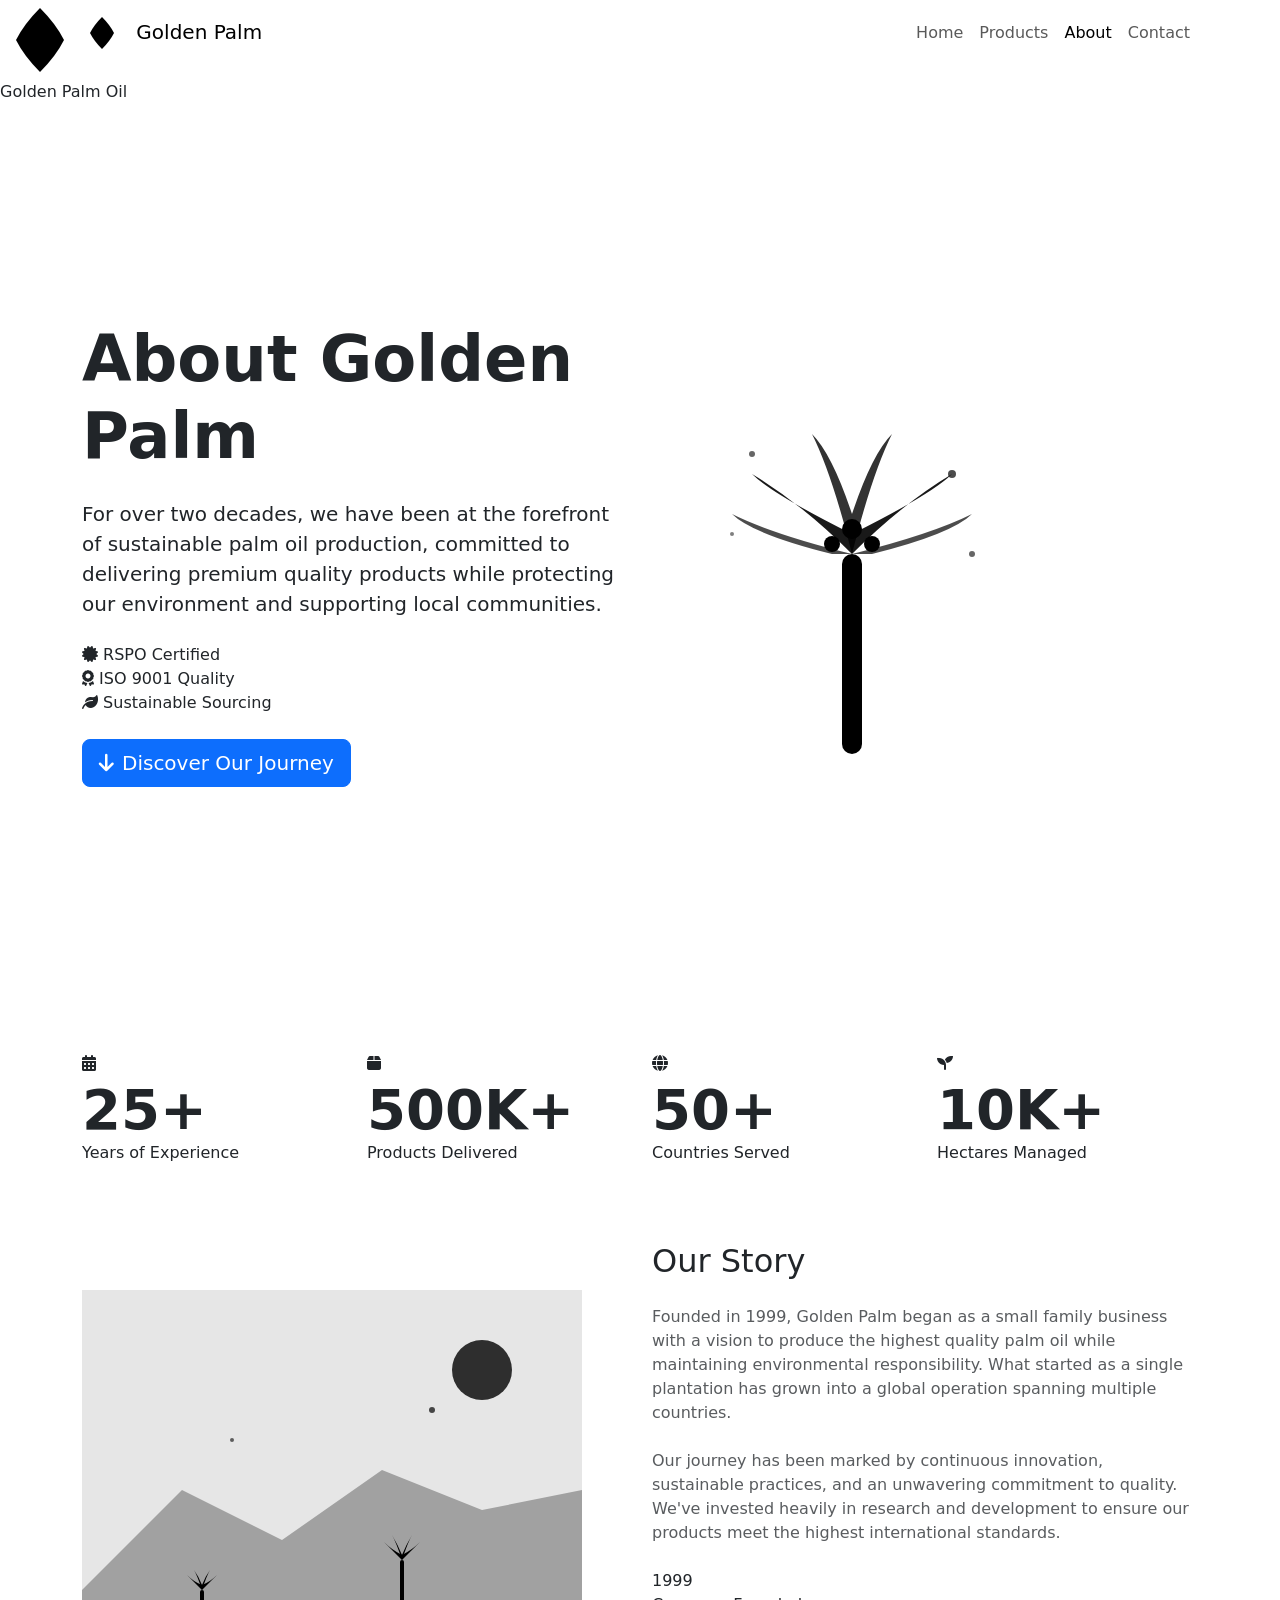
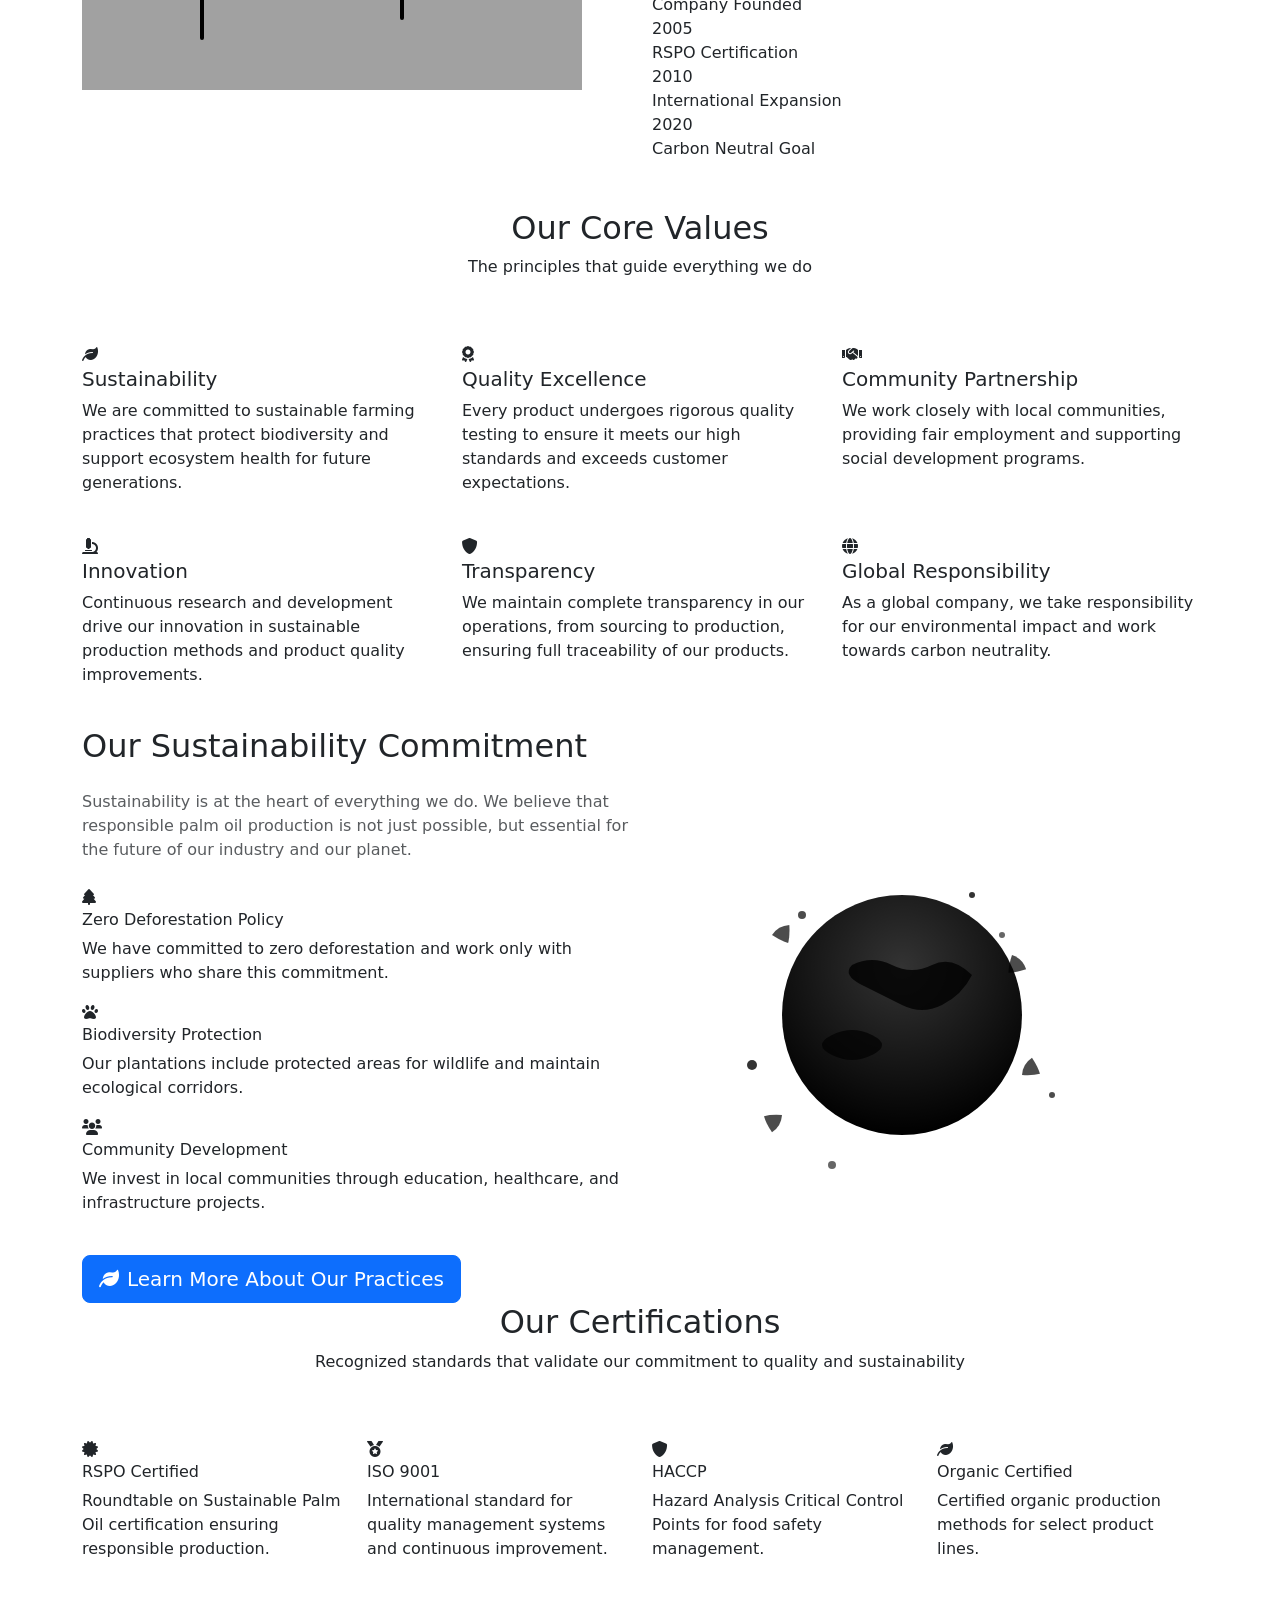
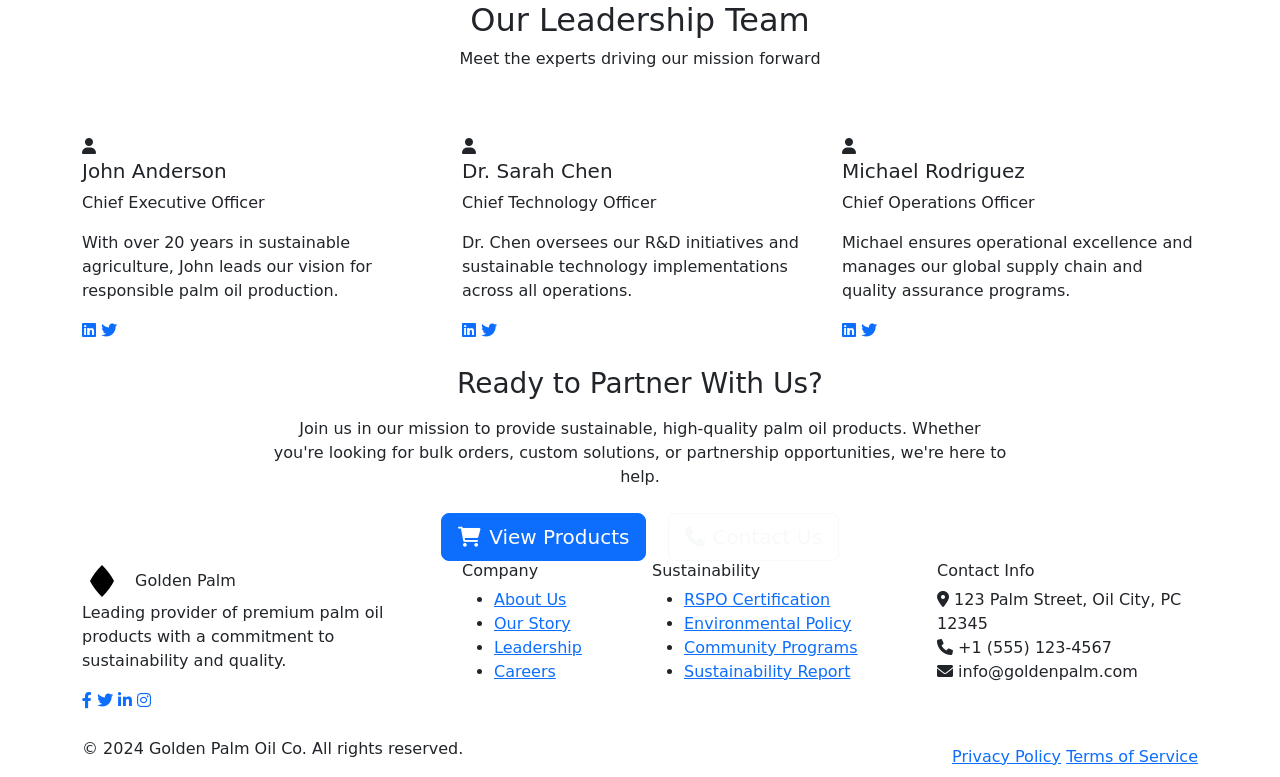
==== about.html @ 9619098c "new" ====
<!DOCTYPE html>
<html lang="en">
<head>
    <meta charset="UTF-8">
    <meta name="viewport" content="width=device-width, initial-scale=1.0">
    <title>About Us - Golden Palm Oil Company</title>
    <meta name="description" content="Learn about our commitment to sustainable palm oil production, our history, values, and dedication to quality.">
    
    <!-- Bootstrap CSS -->
    <link href="https://cdn.jsdelivr.net/npm/bootstrap@5.3.0/dist/css/bootstrap.min.css" rel="stylesheet">
    <!-- Font Awesome -->
    <link href="https://cdnjs.cloudflare.com/ajax/libs/font-awesome/6.0.0/css/all.min.css" rel="stylesheet">
    <!-- Custom CSS -->
    <link href="assets/css/style.css" rel="stylesheet">
</head>
<body>
    <!-- Loading Animation -->
    <div id="loading" class="loading-screen">
        <div class="loading-content">
            <div class="palm-loader">
                <svg width="80" height="80" viewBox="0 0 100 100">
                    <path d="M50 10 Q30 30 20 50 Q30 70 50 90 Q70 70 80 50 Q70 30 50 10" 
                          fill="var(--gold-primary)" class="palm-leaf"/>
                    <circle cx="50" cy="50" r="8" fill="var(--green-primary)" class="palm-center"/>
                </svg>
            </div>
            <div class="loading-text">Golden Palm Oil</div>
        </div>
    </div>

    <!-- Navigation -->
    <nav id="mainNavbar" class="navbar navbar-expand-lg fixed-top">
        <div class="container">
            <a class="navbar-brand" href="index.html">
                <svg width="40" height="40" viewBox="0 0 100 100" class="me-2">
                    <path d="M50 10 Q30 30 20 50 Q30 70 50 90 Q70 70 80 50 Q70 30 50 10" 
                          fill="var(--gold-primary)"/>
                    <circle cx="50" cy="50" r="8" fill="var(--green-primary)"/>
                </svg>
                <span class="brand-text">Golden Palm</span>
            </a>
            
            <button class="navbar-toggler" type="button" data-bs-toggle="collapse" data-bs-target="#navbarNav">
                <span class="navbar-toggler-icon"></span>
            </button>
            
            <div class="collapse navbar-collapse" id="navbarNav">
                <ul class="navbar-nav ms-auto">
                    <li class="nav-item">
                        <a class="nav-link" href="index.html">Home</a>
                    </li>
                    <li class="nav-item">
                        <a class="nav-link" href="products.php">Products</a>
                    </li>
                    <li class="nav-item">
                        <a class="nav-link active" href="about.html">About</a>
                    </li>
                    <li class="nav-item">
                        <a class="nav-link" href="contact.html">Contact</a>
                    </li>
                </ul>
            </div>
        </div>
    </nav>

    <!-- About Hero Section -->
    <section class="hero-section about-hero">
        <div class="hero-background"></div>
        <div class="container">
            <div class="row align-items-center min-vh-100">
                <div class="col-lg-6 scroll-animate animate-fade-right">
                    <div class="hero-content">
                        <h1 class="hero-title display-3 fw-bold mb-4">
                            About <span class="text-gradient">Golden Palm</span>
                        </h1>
                        <p class="hero-subtitle lead mb-4">
                            For over two decades, we have been at the forefront of sustainable palm oil production, 
                            committed to delivering premium quality products while protecting our environment and 
                            supporting local communities.
                        </p>
                        <div class="certifications-badges mb-4">
                            <div class="badge-item">
                                <i class="fas fa-certificate text-gold"></i>
                                <span>RSPO Certified</span>
                            </div>
                            <div class="badge-item">
                                <i class="fas fa-award text-gold"></i>
                                <span>ISO 9001 Quality</span>
                            </div>
                            <div class="badge-item">
                                <i class="fas fa-leaf text-green"></i>
                                <span>Sustainable Sourcing</span>
                            </div>
                        </div>
                        <a href="#our-story" class="btn btn-primary btn-lg">
                            <i class="fas fa-arrow-down me-2"></i>Discover Our Journey
                        </a>
                    </div>
                </div>
                <div class="col-lg-6 scroll-animate animate-fade-left">
                    <div class="hero-image-container">
                        <div class="floating-card">
                            <svg width="400" height="400" viewBox="0 0 400 400" class="palm-illustration">
                                <!-- Palm Tree Trunk -->
                                <rect x="190" y="200" width="20" height="200" fill="var(--brown)" rx="10"/>
                                
                                <!-- Palm Leaves -->
                                <path d="M200 200 Q150 150 100 120 Q120 140 200 180" fill="var(--green-primary)" opacity="0.9"/>
                                <path d="M200 200 Q250 150 300 120 Q280 140 200 180" fill="var(--green-secondary)" opacity="0.9"/>
                                <path d="M200 200 Q180 120 160 80 Q180 100 200 160" fill="var(--green-primary)" opacity="0.8"/>
                                <path d="M200 200 Q220 120 240 80 Q220 100 200 160" fill="var(--green-secondary)" opacity="0.8"/>
                                <path d="M200 200 Q120 180 80 160 Q100 180 180 200" fill="var(--green-primary)" opacity="0.7"/>
                                <path d="M200 200 Q280 180 320 160 Q300 180 220 200" fill="var(--green-secondary)" opacity="0.7"/>
                                
                                <!-- Palm Fruits -->
                                <circle cx="180" cy="190" r="8" fill="var(--gold-primary)"/>
                                <circle cx="220" cy="190" r="8" fill="var(--gold-secondary)"/>
                                <circle cx="200" cy="175" r="10" fill="var(--gold-primary)"/>
                                
                                <!-- Decorative Elements -->
                                <circle cx="100" cy="100" r="3" fill="var(--gold-primary)" opacity="0.6" class="floating-particle"/>
                                <circle cx="300" cy="120" r="4" fill="var(--gold-secondary)" opacity="0.7" class="floating-particle"/>
                                <circle cx="80" cy="180" r="2" fill="var(--green-primary)" opacity="0.5" class="floating-particle"/>
                                <circle cx="320" cy="200" r="3" fill="var(--green-secondary)" opacity="0.6" class="floating-particle"/>
                            </svg>
                        </div>
                    </div>
                </div>
            </div>
        </div>
    </section>

    <!-- Company Stats -->
    <section class="stats-section py-5">
        <div class="container">
            <div class="row">
                <div class="col-lg-3 col-md-6 mb-4 scroll-animate">
                    <div class="stats-card">
                        <div class="stats-icon">
                            <i class="fas fa-calendar-alt"></i>
                        </div>
                        <div class="stats-number display-4 fw-bold">25+</div>
                        <h6 class="stats-label">Years of Experience</h6>
                    </div>
                </div>
                <div class="col-lg-3 col-md-6 mb-4 scroll-animate">
                    <div class="stats-card">
                        <div class="stats-icon">
                            <i class="fas fa-box"></i>
                        </div>
                        <div class="stats-number display-4 fw-bold">500K+</div>
                        <h6 class="stats-label">Products Delivered</h6>
                    </div>
                </div>
                <div class="col-lg-3 col-md-6 mb-4 scroll-animate">
                    <div class="stats-card">
                        <div class="stats-icon">
                            <i class="fas fa-globe"></i>
                        </div>
                        <div class="stats-number display-4 fw-bold">50+</div>
                        <h6 class="stats-label">Countries Served</h6>
                    </div>
                </div>
                <div class="col-lg-3 col-md-6 mb-4 scroll-animate">
                    <div class="stats-card">
                        <div class="stats-icon">
                            <i class="fas fa-seedling"></i>
                        </div>
                        <div class="stats-number display-4 fw-bold">10K+</div>
                        <h6 class="stats-label">Hectares Managed</h6>
                    </div>
                </div>
            </div>
        </div>
    </section>

    <!-- Our Story -->
    <section id="our-story" class="section-padding">
        <div class="container">
            <div class="row align-items-center mb-5">
                <div class="col-lg-6 mb-4 scroll-animate animate-fade-right">
                    <div class="story-image-container">
                        <div class="image-wrapper">
                            <svg width="500" height="400" viewBox="0 0 500 400" class="story-illustration">
                                <!-- Background -->
                                <rect width="500" height="400" fill="url(#storyGradient)"/>
                                
                                <!-- Mountains -->
                                <path d="M0 300 L100 200 L200 250 L300 180 L400 220 L500 200 L500 400 L0 400 Z" 
                                      fill="var(--green-primary)" opacity="0.3"/>
                                
                                <!-- Palm Trees -->
                                <g transform="translate(100, 250)">
                                    <rect x="18" y="50" width="4" height="50" fill="var(--brown)" rx="2"/>
                                    <path d="M20 50 Q10 40 5 35 Q12 42 20 45" fill="var(--green-primary)"/>
                                    <path d="M20 50 Q30 40 35 35 Q28 42 20 45" fill="var(--green-secondary)"/>
                                    <path d="M20 50 Q15 35 12 30 Q17 37 20 45" fill="var(--green-primary)"/>
                                    <path d="M20 50 Q25 35 28 30 Q23 37 20 45" fill="var(--green-secondary)"/>
                                </g>
                                
                                <g transform="translate(300, 220)">
                                    <rect x="18" y="50" width="4" height="60" fill="var(--brown)" rx="2"/>
                                    <path d="M20 50 Q8 38 2 32 Q10 40 20 45" fill="var(--green-primary)"/>
                                    <path d="M20 50 Q32 38 38 32 Q30 40 20 45" fill="var(--green-secondary)"/>
                                    <path d="M20 50 Q14 32 10 25 Q16 35 20 45" fill="var(--green-primary)"/>
                                    <path d="M20 50 Q26 32 30 25 Q24 35 20 45" fill="var(--green-secondary)"/>
                                </g>
                                
                                <!-- Sun -->
                                <circle cx="400" cy="80" r="30" fill="var(--gold-primary)" opacity="0.8"/>
                                
                                <!-- Floating Elements -->
                                <circle cx="150" cy="150" r="2" fill="var(--gold-primary)" opacity="0.6" class="floating-particle"/>
                                <circle cx="350" cy="120" r="3" fill="var(--gold-secondary)" opacity="0.7" class="floating-particle"/>
                                
                                <defs>
                                    <linearGradient id="storyGradient" x1="0%" y1="0%" x2="0%" y2="100%">
                                        <stop offset="0%" style="stop-color:var(--gold-light);stop-opacity:0.1"/>
                                        <stop offset="100%" style="stop-color:var(--green-light);stop-opacity:0.1"/>
                                    </linearGradient>
                                </defs>
                            </svg>
                        </div>
                    </div>
                </div>
                <div class="col-lg-6 scroll-animate animate-fade-left">
                    <div class="story-content">
                        <h2 class="section-title mb-4">Our <span class="text-gradient">Story</span></h2>
                        <p class="text-muted mb-4">
                            Founded in 1999, Golden Palm began as a small family business with a vision to produce 
                            the highest quality palm oil while maintaining environmental responsibility. What started 
                            as a single plantation has grown into a global operation spanning multiple countries.
                        </p>
                        <p class="text-muted mb-4">
                            Our journey has been marked by continuous innovation, sustainable practices, and an 
                            unwavering commitment to quality. We've invested heavily in research and development 
                            to ensure our products meet the highest international standards.
                        </p>
                        <div class="timeline-grid">
                            <div class="timeline-item">
                                <div class="timeline-year">1999</div>
                                <div class="timeline-event">Company Founded</div>
                            </div>
                            <div class="timeline-item">
                                <div class="timeline-year">2005</div>
                                <div class="timeline-event">RSPO Certification</div>
                            </div>
                            <div class="timeline-item">
                                <div class="timeline-year">2010</div>
                                <div class="timeline-event">International Expansion</div>
                            </div>
                            <div class="timeline-item">
                                <div class="timeline-year">2020</div>
                                <div class="timeline-event">Carbon Neutral Goal</div>
                            </div>
                        </div>
                    </div>
                </div>
            </div>
        </div>
    </section>

    <!-- Our Values -->
    <section class="values-section section-padding">
        <div class="container">
            <div class="row">
                <div class="col-12 text-center mb-5 scroll-animate">
                    <h2 class="section-title">Our Core <span class="text-gradient">Values</span></h2>
                    <p class="section-subtitle">The principles that guide everything we do</p>
                </div>
            </div>
            
            <div class="row">
                <div class="col-lg-4 col-md-6 mb-4 scroll-animate">
                    <div class="feature-card">
                        <div class="feature-icon">
                            <i class="fas fa-leaf"></i>
                        </div>
                        <h5>Sustainability</h5>
                        <p>
                            We are committed to sustainable farming practices that protect biodiversity 
                            and support ecosystem health for future generations.
                        </p>
                    </div>
                </div>
                
                <div class="col-lg-4 col-md-6 mb-4 scroll-animate">
                    <div class="feature-card">
                        <div class="feature-icon">
                            <i class="fas fa-award"></i>
                        </div>
                        <h5>Quality Excellence</h5>
                        <p>
                            Every product undergoes rigorous quality testing to ensure it meets our 
                            high standards and exceeds customer expectations.
                        </p>
                    </div>
                </div>
                
                <div class="col-lg-4 col-md-6 mb-4 scroll-animate">
                    <div class="feature-card">
                        <div class="feature-icon">
                            <i class="fas fa-handshake"></i>
                        </div>
                        <h5>Community Partnership</h5>
                        <p>
                            We work closely with local communities, providing fair employment and 
                            supporting social development programs.
                        </p>
                    </div>
                </div>
                
                <div class="col-lg-4 col-md-6 mb-4 scroll-animate">
                    <div class="feature-card">
                        <div class="feature-icon">
                            <i class="fas fa-microscope"></i>
                        </div>
                        <h5>Innovation</h5>
                        <p>
                            Continuous research and development drive our innovation in sustainable 
                            production methods and product quality improvements.
                        </p>
                    </div>
                </div>
                
                <div class="col-lg-4 col-md-6 mb-4 scroll-animate">
                    <div class="feature-card">
                        <div class="feature-icon">
                            <i class="fas fa-shield-alt"></i>
                        </div>
                        <h5>Transparency</h5>
                        <p>
                            We maintain complete transparency in our operations, from sourcing to 
                            production, ensuring full traceability of our products.
                        </p>
                    </div>
                </div>
                
                <div class="col-lg-4 col-md-6 mb-4 scroll-animate">
                    <div class="feature-card">
                        <div class="feature-icon">
                            <i class="fas fa-globe"></i>
                        </div>
                        <h5>Global Responsibility</h5>
                        <p>
                            As a global company, we take responsibility for our environmental impact 
                            and work towards carbon neutrality.
                        </p>
                    </div>
                </div>
            </div>
        </div>
    </section>

    <!-- Sustainability Commitment -->
    <section class="sustainability-section section-padding">
        <div class="container">
            <div class="row align-items-center">
                <div class="col-lg-6 scroll-animate animate-fade-right">
                    <div class="sustainability-content">
                        <h2 class="section-title mb-4">Our <span class="text-gradient">Sustainability</span> Commitment</h2>
                        <p class="text-muted mb-4">
                            Sustainability is at the heart of everything we do. We believe that responsible 
                            palm oil production is not just possible, but essential for the future of our 
                            industry and our planet.
                        </p>
                        
                        <div class="commitment-list">
                            <div class="commitment-item">
                                <div class="commitment-icon">
                                    <i class="fas fa-tree"></i>
                                </div>
                                <div class="commitment-content">
                                    <h6>Zero Deforestation Policy</h6>
                                    <p>We have committed to zero deforestation and work only with suppliers who share this commitment.</p>
                                </div>
                            </div>
                            
                            <div class="commitment-item">
                                <div class="commitment-icon">
                                    <i class="fas fa-paw"></i>
                                </div>
                                <div class="commitment-content">
                                    <h6>Biodiversity Protection</h6>
                                    <p>Our plantations include protected areas for wildlife and maintain ecological corridors.</p>
                                </div>
                            </div>
                            
                            <div class="commitment-item">
                                <div class="commitment-icon">
                                    <i class="fas fa-users"></i>
                                </div>
                                <div class="commitment-content">
                                    <h6>Community Development</h6>
                                    <p>We invest in local communities through education, healthcare, and infrastructure projects.</p>
                                </div>
                            </div>
                        </div>
                        
                        <a href="contact.html" class="btn btn-primary btn-lg mt-4">
                            <i class="fas fa-leaf me-2"></i>Learn More About Our Practices
                        </a>
                    </div>
                </div>
                <div class="col-lg-6 scroll-animate animate-fade-left">
                    <div class="sustainability-visual">
                        <svg width="500" height="400" viewBox="0 0 500 400" class="sustainability-illustration">
                            <!-- Earth -->
                            <circle cx="250" cy="200" r="120" fill="url(#earthGradient)"/>
                            
                            <!-- Continents -->
                            <path d="M200 150 Q220 140 240 150 Q260 160 280 150 Q300 140 320 160 Q310 180 290 190 Q270 200 250 190 Q230 180 210 170 Q190 160 200 150" 
                                  fill="var(--green-primary)" opacity="0.8"/>
                            <path d="M180 220 Q200 210 220 220 Q240 230 220 240 Q200 250 180 240 Q160 230 180 220" 
                                  fill="var(--green-secondary)" opacity="0.7"/>
                            
                            <!-- Protective Shield -->
                            <circle cx="250" cy="200" r="140" fill="none" stroke="var(--gold-primary)" stroke-width="3" opacity="0.6" stroke-dasharray="10,5"/>
                            
                            <!-- Floating Elements -->
                            <g class="floating-elements">
                                <circle cx="150" cy="100" r="4" fill="var(--gold-primary)" opacity="0.7"/>
                                <circle cx="350" cy="120" r="3" fill="var(--green-primary)" opacity="0.6"/>
                                <circle cx="100" cy="250" r="5" fill="var(--gold-secondary)" opacity="0.8"/>
                                <circle cx="400" cy="280" r="3" fill="var(--green-secondary)" opacity="0.7"/>
                                <circle cx="180" cy="350" r="4" fill="var(--gold-primary)" opacity="0.6"/>
                                <circle cx="320" cy="80" r="3" fill="var(--green-primary)" opacity="0.8"/>
                            </g>
                            
                            <!-- Leaves around Earth -->
                            <g transform="translate(120, 120) rotate(-30)">
                                <path d="M0 0 Q10 -5 20 0 Q15 10 10 15 Q5 10 0 0" fill="var(--green-primary)" opacity="0.7"/>
                            </g>
                            <g transform="translate(360, 140) rotate(45)">
                                <path d="M0 0 Q10 -5 20 0 Q15 10 10 15 Q5 10 0 0" fill="var(--green-secondary)" opacity="0.7"/>
                            </g>
                            <g transform="translate(130, 300) rotate(120)">
                                <path d="M0 0 Q10 -5 20 0 Q15 10 10 15 Q5 10 0 0" fill="var(--green-primary)" opacity="0.7"/>
                            </g>
                            <g transform="translate(370, 260) rotate(-60)">
                                <path d="M0 0 Q10 -5 20 0 Q15 10 10 15 Q5 10 0 0" fill="var(--green-secondary)" opacity="0.7"/>
                            </g>
                            
                            <defs>
                                <radialGradient id="earthGradient" cx="50%" cy="30%" r="70%">
                                    <stop offset="0%" style="stop-color:var(--blue-light);stop-opacity:0.8"/>
                                    <stop offset="100%" style="stop-color:var(--blue-primary);stop-opacity:1"/>
                                </radialGradient>
                            </defs>
                        </svg>
                    </div>
                </div>
            </div>
        </div>
    </section>

    <!-- Certifications -->
    <section class="certifications-section section-padding">
        <div class="container">
            <div class="row">
                <div class="col-12 text-center mb-5 scroll-animate">
                    <h2 class="section-title">Our <span class="text-gradient">Certifications</span></h2>
                    <p class="section-subtitle">Recognized standards that validate our commitment to quality and sustainability</p>
                </div>
            </div>
            
            <div class="row justify-content-center">
                <div class="col-lg-3 col-md-6 mb-4 scroll-animate">
                    <div class="certification-card">
                        <div class="certification-icon">
                            <i class="fas fa-certificate"></i>
                        </div>
                        <h6>RSPO Certified</h6>
                        <p>Roundtable on Sustainable Palm Oil certification ensuring responsible production.</p>
                    </div>
                </div>
                
                <div class="col-lg-3 col-md-6 mb-4 scroll-animate">
                    <div class="certification-card">
                        <div class="certification-icon">
                            <i class="fas fa-medal"></i>
                        </div>
                        <h6>ISO 9001</h6>
                        <p>International standard for quality management systems and continuous improvement.</p>
                    </div>
                </div>
                
                <div class="col-lg-3 col-md-6 mb-4 scroll-animate">
                    <div class="certification-card">
                        <div class="certification-icon">
                            <i class="fas fa-shield-alt"></i>
                        </div>
                        <h6>HACCP</h6>
                        <p>Hazard Analysis Critical Control Points for food safety management.</p>
                    </div>
                </div>
                
                <div class="col-lg-3 col-md-6 mb-4 scroll-animate">
                    <div class="certification-card">
                        <div class="certification-icon">
                            <i class="fas fa-leaf"></i>
                        </div>
                        <h6>Organic Certified</h6>
                        <p>Certified organic production methods for select product lines.</p>
                    </div>
                </div>
            </div>
        </div>
    </section>

    <!-- Team Section -->
    <section class="team-section section-padding">
        <div class="container">
            <div class="row">
                <div class="col-12 text-center mb-5 scroll-animate">
                    <h2 class="section-title">Our Leadership <span class="text-gradient">Team</span></h2>
                    <p class="section-subtitle">Meet the experts driving our mission forward</p>
                </div>
            </div>
            
            <div class="row justify-content-center">
                <div class="col-lg-4 col-md-6 mb-4 scroll-animate">
                    <div class="team-card">
                        <div class="team-image">
                            <div class="avatar-placeholder">
                                <i class="fas fa-user"></i>
                            </div>
                        </div>
                        <div class="team-content">
                            <h5>John Anderson</h5>
                            <p class="team-role">Chief Executive Officer</p>
                            <p class="team-bio">
                                With over 20 years in sustainable agriculture, John leads our vision for 
                                responsible palm oil production.
                            </p>
                            <div class="social-links">
                                <a href="#" class="social-link"><i class="fab fa-linkedin"></i></a>
                                <a href="#" class="social-link"><i class="fab fa-twitter"></i></a>
                            </div>
                        </div>
                    </div>
                </div>
                
                <div class="col-lg-4 col-md-6 mb-4 scroll-animate">
                    <div class="team-card">
                        <div class="team-image">
                            <div class="avatar-placeholder">
                                <i class="fas fa-user"></i>
                            </div>
                        </div>
                        <div class="team-content">
                            <h5>Dr. Sarah Chen</h5>
                            <p class="team-role">Chief Technology Officer</p>
                            <p class="team-bio">
                                Dr. Chen oversees our R&D initiatives and sustainable technology implementations 
                                across all operations.
                            </p>
                            <div class="social-links">
                                <a href="#" class="social-link"><i class="fab fa-linkedin"></i></a>
                                <a href="#" class="social-link"><i class="fab fa-twitter"></i></a>
                            </div>
                        </div>
                    </div>
                </div>
                
                <div class="col-lg-4 col-md-6 mb-4 scroll-animate">
                    <div class="team-card">
                        <div class="team-image">
                            <div class="avatar-placeholder">
                                <i class="fas fa-user"></i>
                            </div>
                        </div>
                        <div class="team-content">
                            <h5>Michael Rodriguez</h5>
                            <p class="team-role">Chief Operations Officer</p>
                            <p class="team-bio">
                                Michael ensures operational excellence and manages our global supply chain 
                                and quality assurance programs.
                            </p>
                            <div class="social-links">
                                <a href="#" class="social-link"><i class="fab fa-linkedin"></i></a>
                                <a href="#" class="social-link"><i class="fab fa-twitter"></i></a>
                            </div>
                        </div>
                    </div>
                </div>
            </div>
        </div>
    </section>

    <!-- Call to Action -->
    <section class="cta-section">
        <div class="cta-background"></div>
        <div class="container">
            <div class="row justify-content-center">
                <div class="col-lg-8 text-center scroll-animate">
                    <h3 class="cta-title mb-3">Ready to Partner With Us?</h3>
                    <p class="cta-subtitle mb-4">
                        Join us in our mission to provide sustainable, high-quality palm oil products. 
                        Whether you're looking for bulk orders, custom solutions, or partnership opportunities, 
                        we're here to help.
                    </p>
                    <div class="cta-buttons">
                        <a href="products.php" class="btn btn-primary btn-lg me-3">
                            <i class="fas fa-shopping-cart me-2"></i>View Products
                        </a>
                        <a href="contact.html" class="btn btn-outline-light btn-lg">
                            <i class="fas fa-phone me-2"></i>Contact Us
                        </a>
                    </div>
                </div>
            </div>
        </div>
    </section>

    <!-- Footer -->
    <footer class="footer">
        <div class="container">
            <div class="row">
                <div class="col-lg-4 mb-4">
                    <div class="footer-brand">
                        <svg width="40" height="40" viewBox="0 0 100 100" class="me-2">
                            <path d="M50 10 Q30 30 20 50 Q30 70 50 90 Q70 70 80 50 Q70 30 50 10" 
                                  fill="var(--gold-primary)"/>
                            <circle cx="50" cy="50" r="8" fill="var(--green-primary)"/>
                        </svg>
                        <span class="brand-text">Golden Palm</span>
                    </div>
                    <p class="footer-description">Leading provider of premium palm oil products with a commitment to sustainability and quality.</p>
                    <div class="social-links">
                        <a href="#" class="social-link"><i class="fab fa-facebook-f"></i></a>
                        <a href="#" class="social-link"><i class="fab fa-twitter"></i></a>
                        <a href="#" class="social-link"><i class="fab fa-linkedin-in"></i></a>
                        <a href="#" class="social-link"><i class="fab fa-instagram"></i></a>
                    </div>
                </div>
                
                <div class="col-lg-2 col-md-6 mb-4">
                    <h6 class="footer-title">Company</h6>
                    <ul class="footer-links">
                        <li><a href="about.html">About Us</a></li>
                        <li><a href="#our-story">Our Story</a></li>
                        <li><a href="#team">Leadership</a></li>
                        <li><a href="#">Careers</a></li>
                    </ul>
                </div>
                
                <div class="col-lg-3 col-md-6 mb-4">
                    <h6 class="footer-title">Sustainability</h6>
                    <ul class="footer-links">
                        <li><a href="#">RSPO Certification</a></li>
                        <li><a href="#">Environmental Policy</a></li>
                        <li><a href="#">Community Programs</a></li>
                        <li><a href="#">Sustainability Report</a></li>
                    </ul>
                </div>
                
                <div class="col-lg-3 mb-4">
                    <h6 class="footer-title">Contact Info</h6>
                    <div class="contact-info">
                        <div class="contact-item">
                            <i class="fas fa-map-marker-alt"></i>
                            <span>123 Palm Street, Oil City, PC 12345</span>
                        </div>
                        <div class="contact-item">
                            <i class="fas fa-phone"></i>
                            <span>+1 (555) 123-4567</span>
                        </div>
                        <div class="contact-item">
                            <i class="fas fa-envelope"></i>
                            <span>info@goldenpalm.com</span>
                        </div>
                    </div>
                </div>
            </div>
            
            <div class="footer-bottom">
                <div class="row align-items-center">
                    <div class="col-md-6">
                        <p class="copyright">&copy; 2024 Golden Palm Oil Co. All rights reserved.</p>
                    </div>
                    <div class="col-md-6 text-md-end">
                        <a href="#" class="footer-link">Privacy Policy</a>
                        <a href="#" class="footer-link">Terms of Service</a>
                    </div>
                </div>
            </div>
        </div>
    </footer>

    <!-- Bootstrap JS -->
    <script src="https://cdn.jsdelivr.net/npm/bootstrap@5.3.0/dist/js/bootstrap.bundle.min.js"></script>
    <!-- Custom JS -->
    <script src="assets/js/main.js"></script>
</body>
</html>
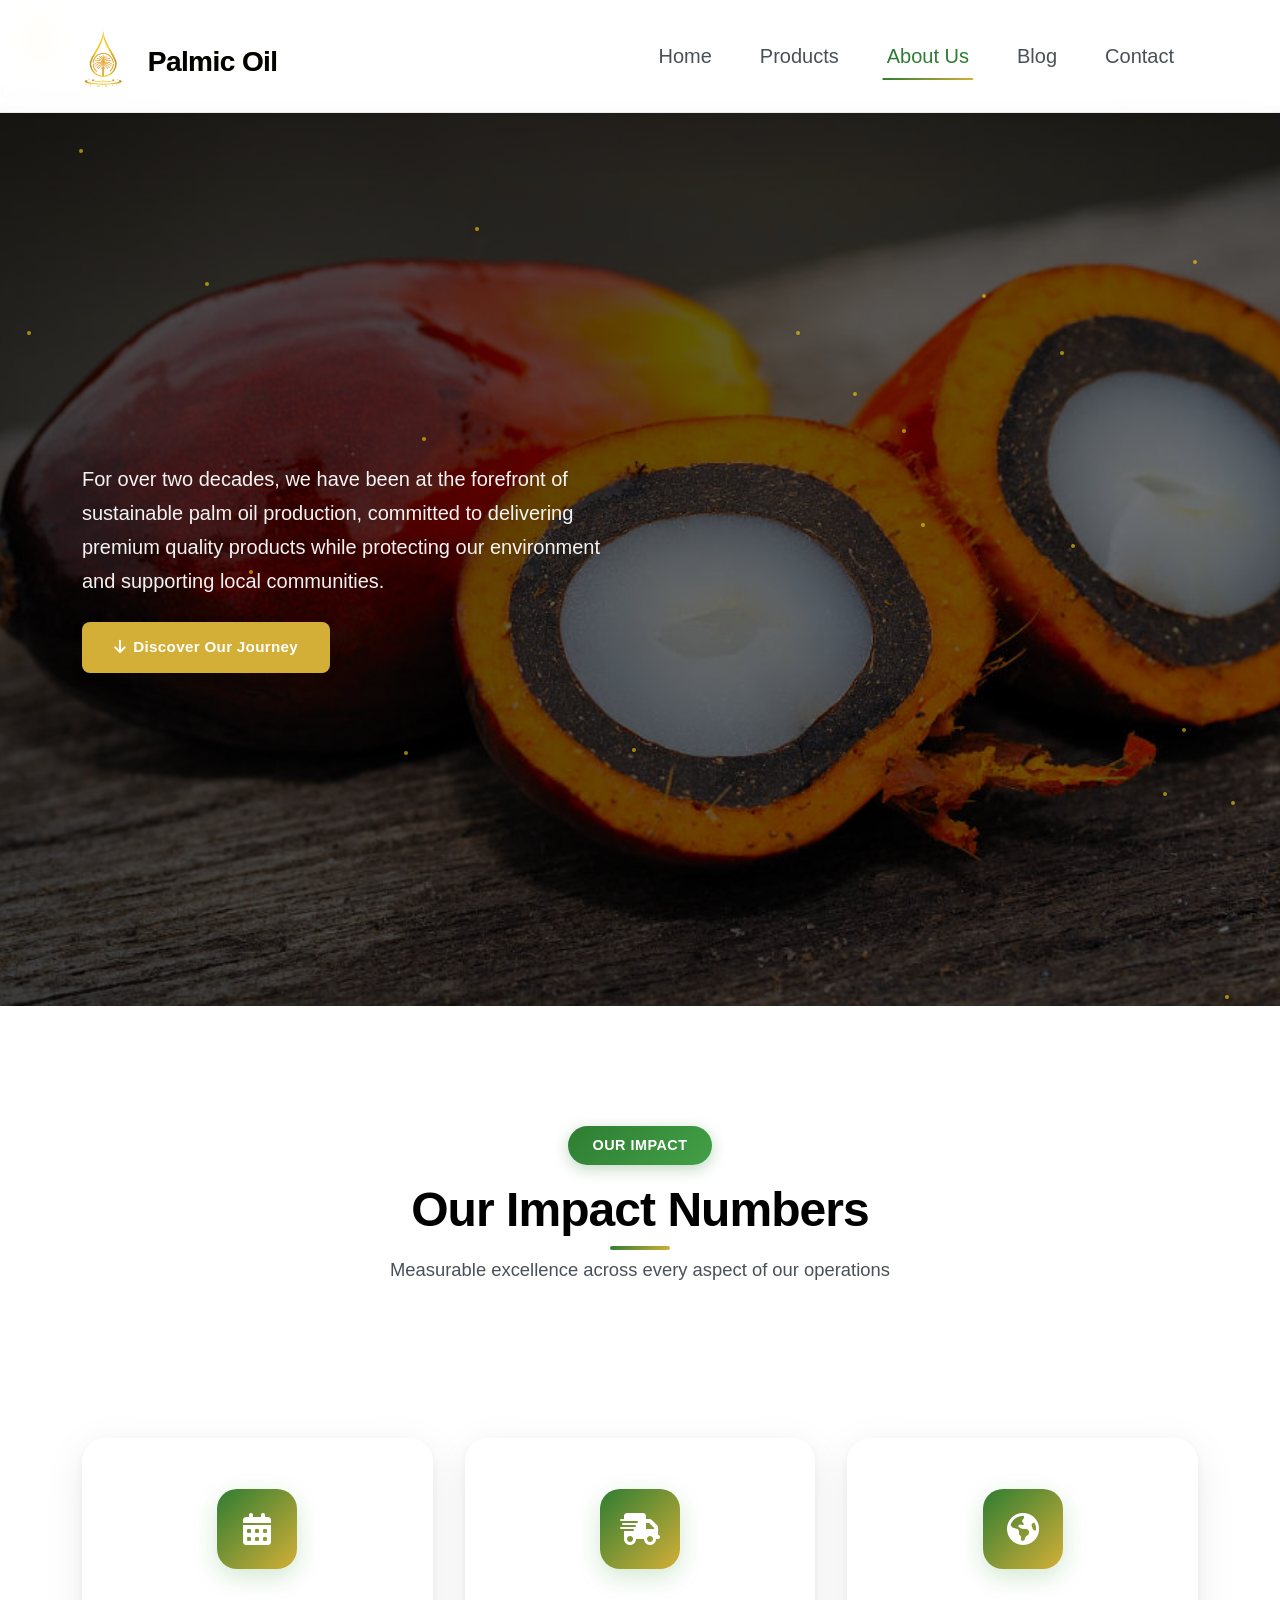
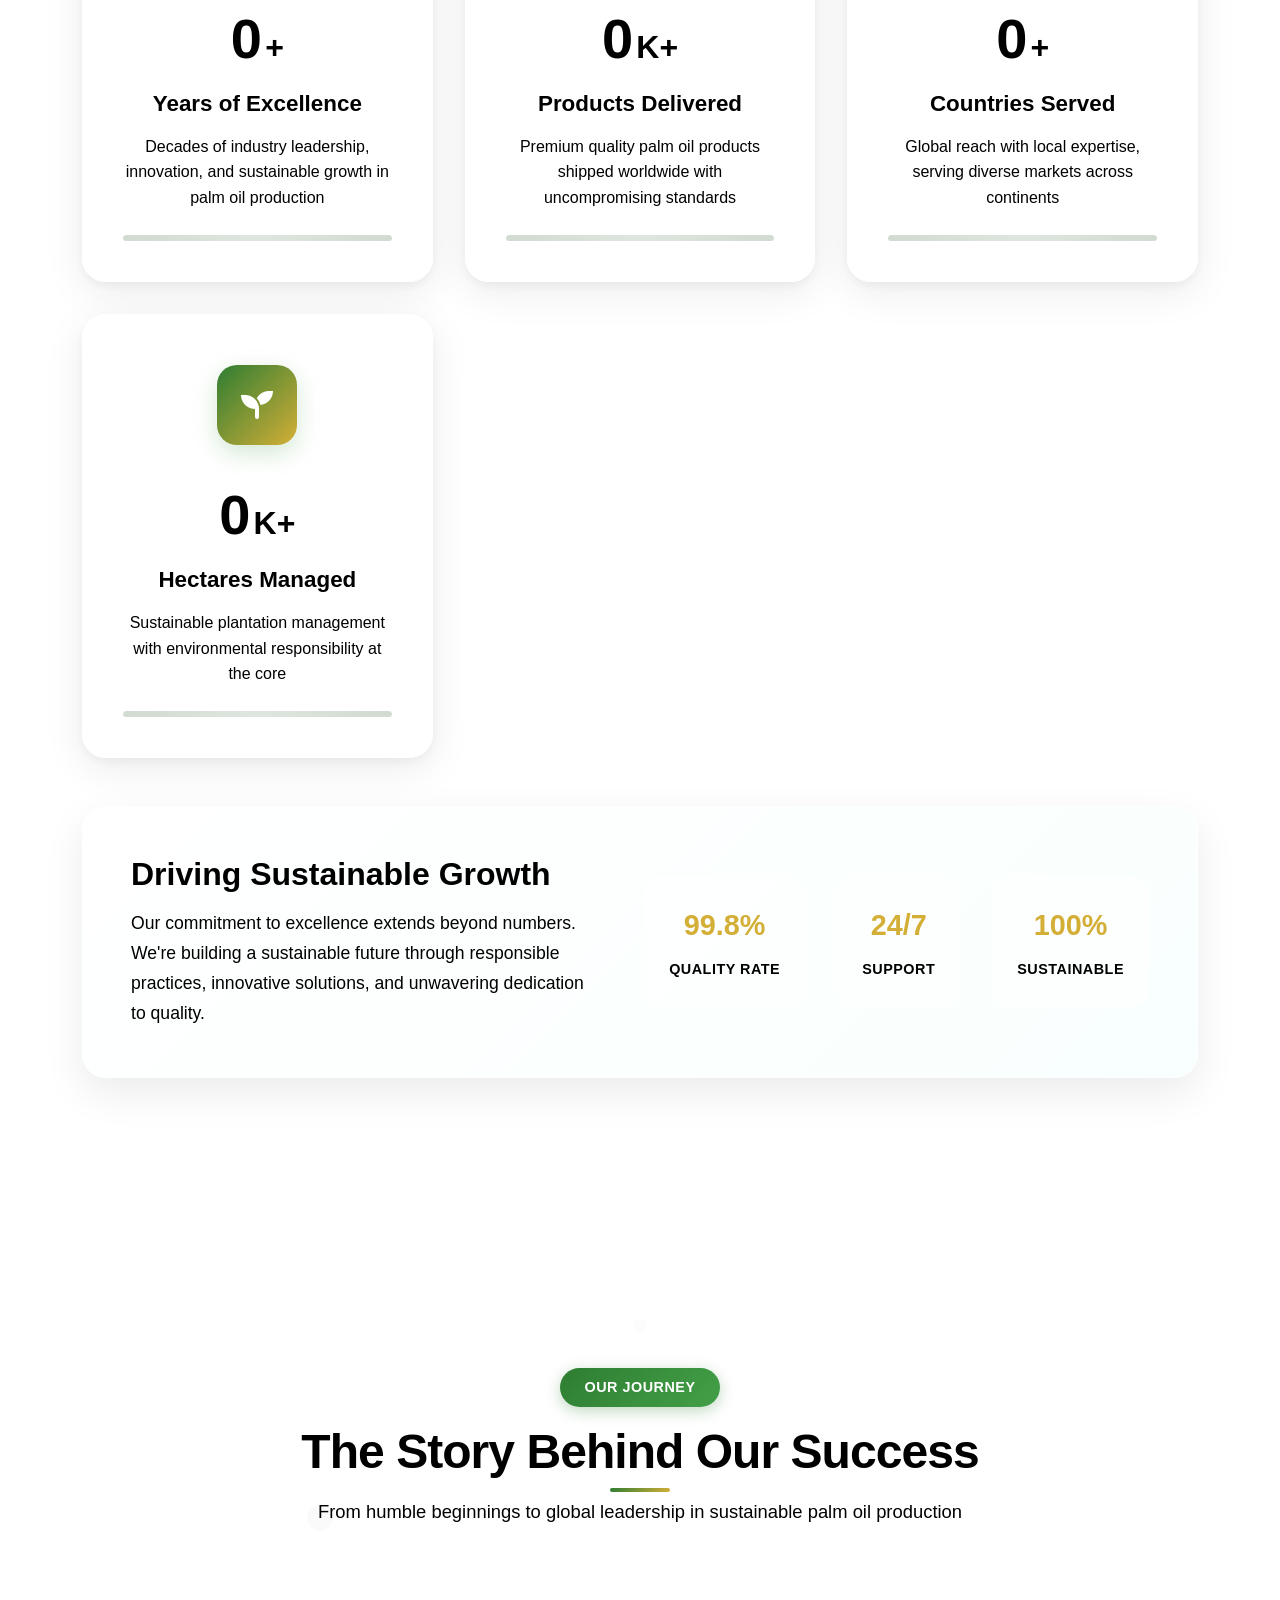
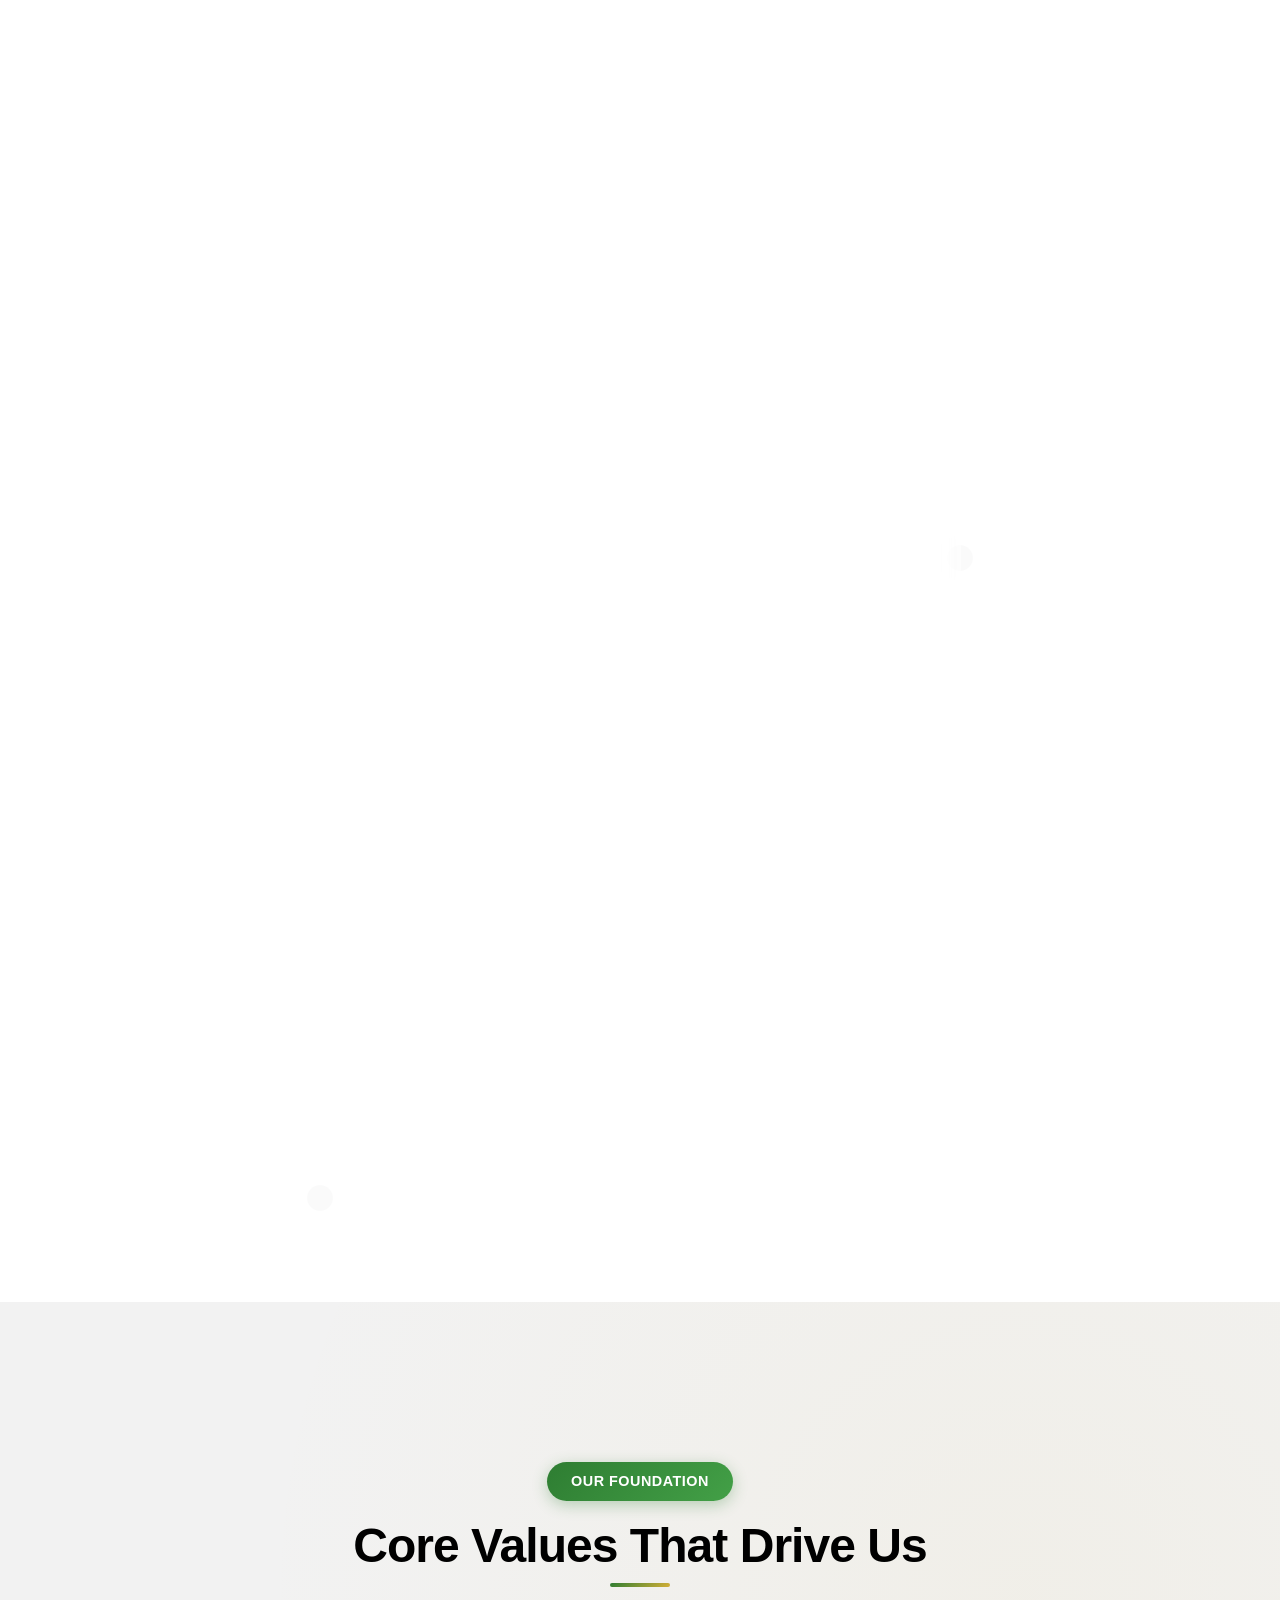
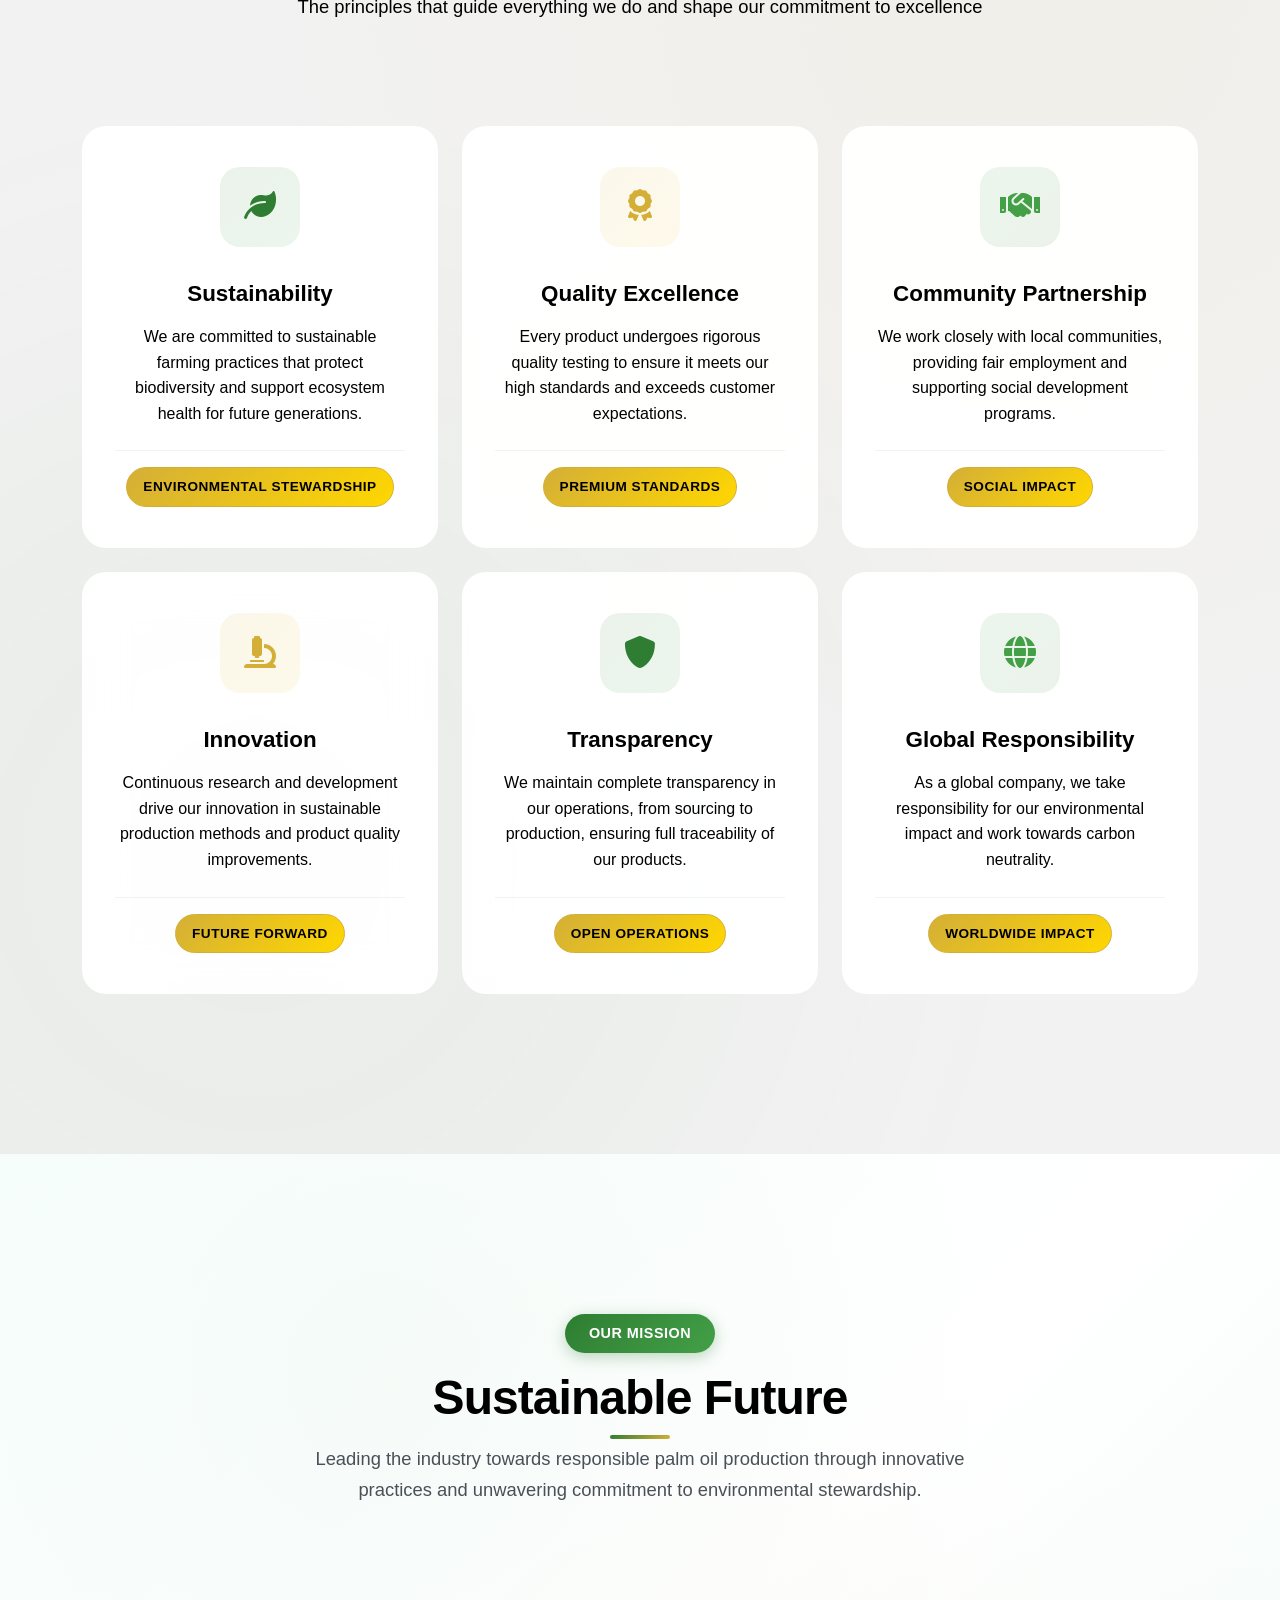
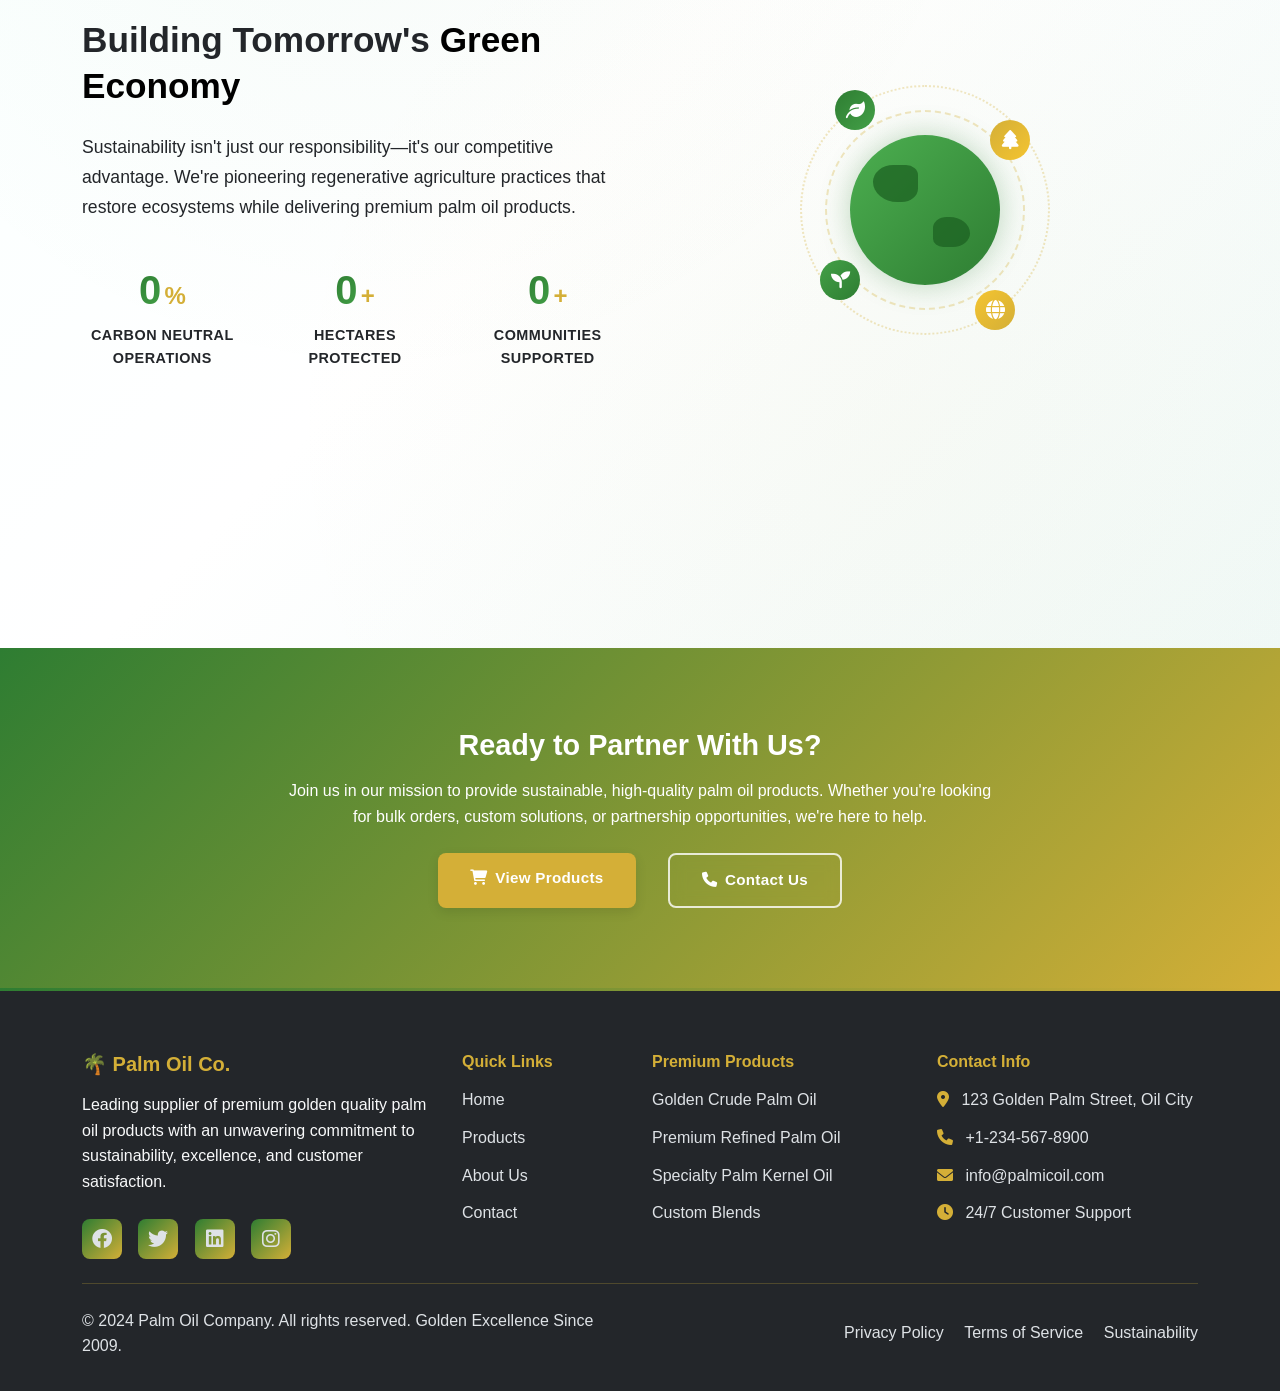
==== commit 8a65ad5e: "v1" ====
--- a/about.html
+++ b/about.html
@@ -11,7 +11,7 @@
     <!-- Font Awesome -->
     <link href="https://cdnjs.cloudflare.com/ajax/libs/font-awesome/6.0.0/css/all.min.css" rel="stylesheet">
     <!-- Custom CSS -->
-    <link href="assets/css/style.css" rel="stylesheet">
+    <link href="style.css" rel="stylesheet">
 </head>
 <body>
     <!-- Loading Animation -->
@@ -29,31 +29,28 @@
     </div>
 
     <!-- Navigation -->
-    <nav id="mainNavbar" class="navbar navbar-expand-lg fixed-top">
-        <div class="container">
-            <a class="navbar-brand" href="index.html">
-                <svg width="40" height="40" viewBox="0 0 100 100" class="me-2">
-                    <path d="M50 10 Q30 30 20 50 Q30 70 50 90 Q70 70 80 50 Q70 30 50 10" 
-                          fill="var(--gold-primary)"/>
-                    <circle cx="50" cy="50" r="8" fill="var(--green-primary)"/>
-                </svg>
-                <span class="brand-text">Golden Palm</span>
+    <nav class="navbar navbar-expand-lg fixed-top" id="mainNavbar">
+        <div class="container">
+            <a class="navbar-brand animate-pulse" href="index.html">
+                <img src="assets/white Logo (1)_page-0001.jpg" alt="Palmic Oil" class="navbar-logo">
+                <span class="company-name">Palmic Oil</span>
             </a>
-            
             <button class="navbar-toggler" type="button" data-bs-toggle="collapse" data-bs-target="#navbarNav">
                 <span class="navbar-toggler-icon"></span>
             </button>
-            
             <div class="collapse navbar-collapse" id="navbarNav">
                 <ul class="navbar-nav ms-auto">
                     <li class="nav-item">
-                        <a class="nav-link" href="index.html">Home</a>
+                        <a class="nav-link " href="index.php">Home</a>
                     </li>
                     <li class="nav-item">
                         <a class="nav-link" href="products.php">Products</a>
                     </li>
                     <li class="nav-item">
-                        <a class="nav-link active" href="about.html">About</a>
+                        <a class="nav-link active" href="about.html">About Us</a>
+                    </li>
+                    <li class="nav-item">
+                        <a class="nav-link" href="blogs.php">Blog</a>
                     </li>
                     <li class="nav-item">
                         <a class="nav-link" href="contact.html">Contact</a>
@@ -63,6 +60,7 @@
         </div>
     </nav>
 
+
     <!-- About Hero Section -->
     <section class="hero-section about-hero">
         <div class="hero-background"></div>
@@ -71,520 +69,472 @@
                 <div class="col-lg-6 scroll-animate animate-fade-right">
                     <div class="hero-content">
                         <h1 class="hero-title display-3 fw-bold mb-4">
-                            About <span class="text-gradient">Golden Palm</span>
+                            About <span class="text-gradient">Golden Palm Oil Company</span>
                         </h1>
                         <p class="hero-subtitle lead mb-4">
                             For over two decades, we have been at the forefront of sustainable palm oil production, 
                             committed to delivering premium quality products while protecting our environment and 
                             supporting local communities.
                         </p>
-                        <div class="certifications-badges mb-4">
-                            <div class="badge-item">
-                                <i class="fas fa-certificate text-gold"></i>
-                                <span>RSPO Certified</span>
-                            </div>
-                            <div class="badge-item">
-                                <i class="fas fa-award text-gold"></i>
-                                <span>ISO 9001 Quality</span>
-                            </div>
-                            <div class="badge-item">
-                                <i class="fas fa-leaf text-green"></i>
-                                <span>Sustainable Sourcing</span>
-                            </div>
-                        </div>
+                      
                         <a href="#our-story" class="btn btn-primary btn-lg">
                             <i class="fas fa-arrow-down me-2"></i>Discover Our Journey
                         </a>
                     </div>
                 </div>
-                <div class="col-lg-6 scroll-animate animate-fade-left">
-                    <div class="hero-image-container">
-                        <div class="floating-card">
-                            <svg width="400" height="400" viewBox="0 0 400 400" class="palm-illustration">
-                                <!-- Palm Tree Trunk -->
-                                <rect x="190" y="200" width="20" height="200" fill="var(--brown)" rx="10"/>
-                                
-                                <!-- Palm Leaves -->
-                                <path d="M200 200 Q150 150 100 120 Q120 140 200 180" fill="var(--green-primary)" opacity="0.9"/>
-                                <path d="M200 200 Q250 150 300 120 Q280 140 200 180" fill="var(--green-secondary)" opacity="0.9"/>
-                                <path d="M200 200 Q180 120 160 80 Q180 100 200 160" fill="var(--green-primary)" opacity="0.8"/>
-                                <path d="M200 200 Q220 120 240 80 Q220 100 200 160" fill="var(--green-secondary)" opacity="0.8"/>
-                                <path d="M200 200 Q120 180 80 160 Q100 180 180 200" fill="var(--green-primary)" opacity="0.7"/>
-                                <path d="M200 200 Q280 180 320 160 Q300 180 220 200" fill="var(--green-secondary)" opacity="0.7"/>
-                                
-                                <!-- Palm Fruits -->
-                                <circle cx="180" cy="190" r="8" fill="var(--gold-primary)"/>
-                                <circle cx="220" cy="190" r="8" fill="var(--gold-secondary)"/>
-                                <circle cx="200" cy="175" r="10" fill="var(--gold-primary)"/>
-                                
-                                <!-- Decorative Elements -->
-                                <circle cx="100" cy="100" r="3" fill="var(--gold-primary)" opacity="0.6" class="floating-particle"/>
-                                <circle cx="300" cy="120" r="4" fill="var(--gold-secondary)" opacity="0.7" class="floating-particle"/>
-                                <circle cx="80" cy="180" r="2" fill="var(--green-primary)" opacity="0.5" class="floating-particle"/>
-                                <circle cx="320" cy="200" r="3" fill="var(--green-secondary)" opacity="0.6" class="floating-particle"/>
-                            </svg>
-                        </div>
-                    </div>
-                </div>
+        
             </div>
         </div>
     </section>
 
     <!-- Company Stats -->
-    <section class="stats-section py-5">
-        <div class="container">
-            <div class="row">
-                <div class="col-lg-3 col-md-6 mb-4 scroll-animate">
-                    <div class="stats-card">
-                        <div class="stats-icon">
-                            <i class="fas fa-calendar-alt"></i>
-                        </div>
-                        <div class="stats-number display-4 fw-bold">25+</div>
-                        <h6 class="stats-label">Years of Experience</h6>
-                    </div>
-                </div>
-                <div class="col-lg-3 col-md-6 mb-4 scroll-animate">
-                    <div class="stats-card">
-                        <div class="stats-icon">
-                            <i class="fas fa-box"></i>
-                        </div>
-                        <div class="stats-number display-4 fw-bold">500K+</div>
-                        <h6 class="stats-label">Products Delivered</h6>
-                    </div>
-                </div>
-                <div class="col-lg-3 col-md-6 mb-4 scroll-animate">
-                    <div class="stats-card">
-                        <div class="stats-icon">
-                            <i class="fas fa-globe"></i>
-                        </div>
-                        <div class="stats-number display-4 fw-bold">50+</div>
-                        <h6 class="stats-label">Countries Served</h6>
-                    </div>
-                </div>
-                <div class="col-lg-3 col-md-6 mb-4 scroll-animate">
-                    <div class="stats-card">
-                        <div class="stats-icon">
-                            <i class="fas fa-seedling"></i>
-                        </div>
-                        <div class="stats-number display-4 fw-bold">10K+</div>
-                        <h6 class="stats-label">Hectares Managed</h6>
-                    </div>
-                </div>
-            </div>
-        </div>
-    </section>
-
-    <!-- Our Story -->
-    <section id="our-story" class="section-padding">
-        <div class="container">
-            <div class="row align-items-center mb-5">
-                <div class="col-lg-6 mb-4 scroll-animate animate-fade-right">
-                    <div class="story-image-container">
-                        <div class="image-wrapper">
-                            <svg width="500" height="400" viewBox="0 0 500 400" class="story-illustration">
-                                <!-- Background -->
-                                <rect width="500" height="400" fill="url(#storyGradient)"/>
-                                
-                                <!-- Mountains -->
-                                <path d="M0 300 L100 200 L200 250 L300 180 L400 220 L500 200 L500 400 L0 400 Z" 
-                                      fill="var(--green-primary)" opacity="0.3"/>
-                                
-                                <!-- Palm Trees -->
-                                <g transform="translate(100, 250)">
-                                    <rect x="18" y="50" width="4" height="50" fill="var(--brown)" rx="2"/>
-                                    <path d="M20 50 Q10 40 5 35 Q12 42 20 45" fill="var(--green-primary)"/>
-                                    <path d="M20 50 Q30 40 35 35 Q28 42 20 45" fill="var(--green-secondary)"/>
-                                    <path d="M20 50 Q15 35 12 30 Q17 37 20 45" fill="var(--green-primary)"/>
-                                    <path d="M20 50 Q25 35 28 30 Q23 37 20 45" fill="var(--green-secondary)"/>
-                                </g>
-                                
-                                <g transform="translate(300, 220)">
-                                    <rect x="18" y="50" width="4" height="60" fill="var(--brown)" rx="2"/>
-                                    <path d="M20 50 Q8 38 2 32 Q10 40 20 45" fill="var(--green-primary)"/>
-                                    <path d="M20 50 Q32 38 38 32 Q30 40 20 45" fill="var(--green-secondary)"/>
-                                    <path d="M20 50 Q14 32 10 25 Q16 35 20 45" fill="var(--green-primary)"/>
-                                    <path d="M20 50 Q26 32 30 25 Q24 35 20 45" fill="var(--green-secondary)"/>
-                                </g>
-                                
-                                <!-- Sun -->
-                                <circle cx="400" cy="80" r="30" fill="var(--gold-primary)" opacity="0.8"/>
-                                
-                                <!-- Floating Elements -->
-                                <circle cx="150" cy="150" r="2" fill="var(--gold-primary)" opacity="0.6" class="floating-particle"/>
-                                <circle cx="350" cy="120" r="3" fill="var(--gold-secondary)" opacity="0.7" class="floating-particle"/>
-                                
-                                <defs>
-                                    <linearGradient id="storyGradient" x1="0%" y1="0%" x2="0%" y2="100%">
-                                        <stop offset="0%" style="stop-color:var(--gold-light);stop-opacity:0.1"/>
-                                        <stop offset="100%" style="stop-color:var(--green-light);stop-opacity:0.1"/>
-                                    </linearGradient>
-                                </defs>
-                            </svg>
-                        </div>
-                    </div>
-                </div>
-                <div class="col-lg-6 scroll-animate animate-fade-left">
-                    <div class="story-content">
-                        <h2 class="section-title mb-4">Our <span class="text-gradient">Story</span></h2>
-                        <p class="text-muted mb-4">
-                            Founded in 1999, Golden Palm began as a small family business with a vision to produce 
-                            the highest quality palm oil while maintaining environmental responsibility. What started 
-                            as a single plantation has grown into a global operation spanning multiple countries.
-                        </p>
-                        <p class="text-muted mb-4">
-                            Our journey has been marked by continuous innovation, sustainable practices, and an 
-                            unwavering commitment to quality. We've invested heavily in research and development 
-                            to ensure our products meet the highest international standards.
-                        </p>
-                        <div class="timeline-grid">
-                            <div class="timeline-item">
-                                <div class="timeline-year">1999</div>
-                                <div class="timeline-event">Company Founded</div>
-                            </div>
-                            <div class="timeline-item">
-                                <div class="timeline-year">2005</div>
-                                <div class="timeline-event">RSPO Certification</div>
-                            </div>
-                            <div class="timeline-item">
-                                <div class="timeline-year">2010</div>
-                                <div class="timeline-event">International Expansion</div>
-                            </div>
-                            <div class="timeline-item">
-                                <div class="timeline-year">2020</div>
-                                <div class="timeline-event">Carbon Neutral Goal</div>
-                            </div>
-                        </div>
-                    </div>
-                </div>
-            </div>
-        </div>
-    </section>
-
-    <!-- Our Values -->
-    <section class="values-section section-padding">
-        <div class="container">
+    <section class="modern-impact-section section-padding">
+        <div class="container">
+            <!-- Section Header -->
             <div class="row">
                 <div class="col-12 text-center mb-5 scroll-animate">
-                    <h2 class="section-title">Our Core <span class="text-gradient">Values</span></h2>
-                    <p class="section-subtitle">The principles that guide everything we do</p>
+                    <div class="section-badge">Our Impact</div>
+                    <h2 class="section-title">Our <span class="text-gradient">Impact Numbers</span></h2>
+                    <p class="section-subtitle">Measurable excellence across every aspect of our operations</p>
                 </div>
             </div>
             
+            <!-- Impact Grid -->
+            <div class="impact-grid">
+                <div class="impact-card scroll-animate" data-delay="100">
+                    <div class="impact-visual">
+                        <div class="impact-icon-container">
+                            <i class="fas fa-calendar-alt impact-icon"></i>
+                        </div>
+                        <div class="impact-decoration"></div>
+                    </div>
+                    <div class="impact-content">
+                        <div class="impact-number-wrapper">
+                            <span class="impact-number" data-count="25">0</span>
+                            <span class="impact-suffix">+</span>
+                        </div>
+                        <h4 class="impact-title">Years of Excellence</h4>
+                        <p class="impact-description">Decades of industry leadership, innovation, and sustainable growth in palm oil production</p>
+                        <div class="impact-progress">
+                            <div class="progress-bar" data-width="95"></div>
+                        </div>
+                    </div>
+                </div>
+                
+                <div class="impact-card scroll-animate" data-delay="200">
+                    <div class="impact-visual">
+                        <div class="impact-icon-container">
+                            <i class="fas fa-shipping-fast impact-icon"></i>
+                        </div>
+                        <div class="impact-decoration"></div>
+                    </div>
+                    <div class="impact-content">
+                        <div class="impact-number-wrapper">
+                            <span class="impact-number" data-count="500">0</span>
+                            <span class="impact-suffix">K+</span>
+                        </div>
+                        <h4 class="impact-title">Products Delivered</h4>
+                        <p class="impact-description">Premium quality palm oil products shipped worldwide with uncompromising standards</p>
+                        <div class="impact-progress">
+                            <div class="progress-bar" data-width="88"></div>
+                        </div>
+                    </div>
+                </div>
+                
+                <div class="impact-card scroll-animate" data-delay="300">
+                    <div class="impact-visual">
+                        <div class="impact-icon-container">
+                            <i class="fas fa-globe-americas impact-icon"></i>
+                        </div>
+                        <div class="impact-decoration"></div>
+                    </div>
+                    <div class="impact-content">
+                        <div class="impact-number-wrapper">
+                            <span class="impact-number" data-count="50">0</span>
+                            <span class="impact-suffix">+</span>
+                        </div>
+                        <h4 class="impact-title">Countries Served</h4>
+                        <p class="impact-description">Global reach with local expertise, serving diverse markets across continents</p>
+                        <div class="impact-progress">
+                            <div class="progress-bar" data-width="92"></div>
+                        </div>
+                    </div>
+                </div>
+                
+                <div class="impact-card scroll-animate" data-delay="400">
+                    <div class="impact-visual">
+                        <div class="impact-icon-container">
+                            <i class="fas fa-seedling impact-icon"></i>
+                        </div>
+                        <div class="impact-decoration"></div>
+                    </div>
+                    <div class="impact-content">
+                        <div class="impact-number-wrapper">
+                            <span class="impact-number" data-count="10">0</span>
+                            <span class="impact-suffix">K+</span>
+                        </div>
+                        <h4 class="impact-title">Hectares Managed</h4>
+                        <p class="impact-description">Sustainable plantation management with environmental responsibility at the core</p>
+                        <div class="impact-progress">
+                            <div class="progress-bar" data-width="85"></div>
+                        </div>
+                    </div>
+                </div>
+            </div>
+            
+            <!-- Additional Impact Metrics -->
+            <div class="row mt-5">
+                <div class="col-12">
+                    <div class="impact-summary scroll-animate" data-delay="500">
+                        <div class="summary-content">
+                            <h3 class="summary-title">Driving Sustainable Growth</h3>
+                            <p class="summary-text">Our commitment to excellence extends beyond numbers. We're building a sustainable future through responsible practices, innovative solutions, and unwavering dedication to quality.</p>
+                        </div>
+                        <div class="summary-metrics">
+                            <div class="mini-metric">
+                                <span class="mini-number">99.8%</span>
+                                <span class="mini-label">Quality Rate</span>
+                            </div>
+                            <div class="mini-metric">
+                                <span class="mini-number">24/7</span>
+                                <span class="mini-label">Support</span>
+                            </div>
+                            <div class="mini-metric">
+                                <span class="mini-number">100%</span>
+                                <span class="mini-label">Sustainable</span>
+                            </div>
+                        </div>
+                    </div>
+                </div>
+            </div>
+        </div>
+    </section>
+
+    <!-- Our Story -->
+    <section id="our-story" class="modern-story-section section-padding">
+        <div class="container">
             <div class="row">
-                <div class="col-lg-4 col-md-6 mb-4 scroll-animate">
-                    <div class="feature-card">
-                        <div class="feature-icon">
-                            <i class="fas fa-leaf"></i>
-                        </div>
-                        <h5>Sustainability</h5>
-                        <p>
-                            We are committed to sustainable farming practices that protect biodiversity 
-                            and support ecosystem health for future generations.
+                <div class="col-12 text-center mb-5 m scroll-animate">
+                    <div class="section-header">
+                        <span class="section-badge">Our Journey</span>
+                        <h2 class="section-title">The <span class="text-gradient">Story</span> Behind Our Success</h2>
+                        <p class="section-subtitle">From humble beginnings to global leadership in sustainable palm oil production</p>
+                    </div>
+                </div>
+            </div>
+            
+            <div class="row justify-content-center align-items-center mb-5">
+                <div class="col-lg-8 col-xl-7 scroll-animate animate-fade-left">
+                    <div class="modern-story-content">
+                        <div class="story-text">
+                            <h3 class="story-heading">From Vision to Reality</h3>
+                            <p class="story-paragraph">
+                                Founded in 1999, Golden Palm began as a small family business with a vision to produce 
+                                the highest quality palm oil while maintaining environmental responsibility. What started 
+                                as a single plantation has grown into a global operation spanning multiple countries.
+                            </p>
+                            <p class="story-paragraph">
+                                Our journey has been marked by continuous innovation, sustainable practices, and an 
+                                unwavering commitment to quality. We've invested heavily in research and development 
+                                to ensure our products meet the highest international standards.
+                            </p>
+                        </div>
+                        
+                        <div class="modern-timeline">
+                            <div class="timeline-header">
+                                <h4>Key Milestones</h4>
+                            </div>
+                            <div class="timeline-items">
+                                <div class="modern-timeline-item scroll-animate" data-delay="100">
+                                    <div class="timeline-marker">
+                                        <div class="timeline-dot"></div>
+                                        <div class="timeline-line"></div>
+                                    </div>
+                                    <div class="timeline-content">
+                                        <div class="timeline-year">1999</div>
+                                        <div class="timeline-title">Company Founded</div>
+                                        <div class="timeline-description">Started with a single plantation and a vision for sustainable production</div>
+                                    </div>
+                                </div>
+                                
+                                <div class="modern-timeline-item scroll-animate" data-delay="200">
+                                    <div class="timeline-marker">
+                                        <div class="timeline-dot"></div>
+                                        <div class="timeline-line"></div>
+                                    </div>
+                                    <div class="timeline-content">
+                                        <div class="timeline-year">2005</div>
+                                        <div class="timeline-title">RSPO Certification</div>
+                                        <div class="timeline-description">Achieved certification for sustainable palm oil practices</div>
+                                    </div>
+                                </div>
+                                
+                                <div class="modern-timeline-item scroll-animate" data-delay="300">
+                                    <div class="timeline-marker">
+                                        <div class="timeline-dot"></div>
+                                        <div class="timeline-line"></div>
+                                    </div>
+                                    <div class="timeline-content">
+                                        <div class="timeline-year">2010</div>
+                                        <div class="timeline-title">International Expansion</div>
+                                        <div class="timeline-description">Expanded operations to serve global markets</div>
+                                    </div>
+                                </div>
+                                
+                                <div class="modern-timeline-item scroll-animate" data-delay="400">
+                                    <div class="timeline-marker">
+                                        <div class="timeline-dot"></div>
+                                    </div>
+                                    <div class="timeline-content">
+                                        <div class="timeline-year">2020</div>
+                                        <div class="timeline-title">Carbon Neutral Goal</div>
+                                        <div class="timeline-description">Committed to achieving carbon neutrality by 2030</div>
+                                    </div>
+                                </div>
+                            </div>
+                        </div>
+                    </div>
+                </div>
+            </div>
+        </div>
+    </section>
+
+    <!-- Our Values -->
+    <section class="modern-values-section section-padding">
+        <div class="container">
+            <div class="row">
+                <div class="col-12 text-center mb-5 scroll-animate">
+                    <div class="values-header">
+                        <span class="section-badge">Our Foundation</span>
+                        <h2 class="section-title">Core <span class="text-gradient">Values</span> That Drive Us</h2>
+                        <p class="section-subtitle">The principles that guide everything we do and shape our commitment to excellence</p>
+                    </div>
+                </div>
+            </div>
+            
+            <div class="values-grid">
+                <div class="row g-4">
+                    <div class="col-lg-4 col-md-6 scroll-animate" data-delay="100">
+                        <div class="modern-value-card primary-card">
+                            <div class="value-card-inner">
+                                <div class="value-icon-wrapper">
+                                    <div class="value-icon-bg"></div>
+                                    <div class="value-icon">
+                                        <i class="fas fa-leaf"></i>
+                                    </div>
+                                </div>
+                                <div class="value-content">
+                                    <h5 class="value-title">Sustainability</h5>
+                                    <p class="value-description">
+                                        We are committed to sustainable farming practices that protect biodiversity 
+                                        and support ecosystem health for future generations.
+                                    </p>
+                                    <div class="value-highlight">
+                                        <span class="highlight-text">Environmental Stewardship</span>
+                                    </div>
+                                </div>
+                            </div>
+                        </div>
+                    </div>
+                    
+                    <div class="col-lg-4 col-md-6 scroll-animate" data-delay="200">
+                        <div class="modern-value-card secondary-card">
+                            <div class="value-card-inner">
+                                <div class="value-icon-wrapper">
+                                    <div class="value-icon-bg"></div>
+                                    <div class="value-icon">
+                                        <i class="fas fa-award"></i>
+                                    </div>
+                                </div>
+                                <div class="value-content">
+                                    <h5 class="value-title">Quality Excellence</h5>
+                                    <p class="value-description">
+                                        Every product undergoes rigorous quality testing to ensure it meets our 
+                                        high standards and exceeds customer expectations.
+                                    </p>
+                                    <div class="value-highlight">
+                                        <span class="highlight-text">Premium Standards</span>
+                                    </div>
+                                </div>
+                            </div>
+                        </div>
+                    </div>
+                    
+                    <div class="col-lg-4 col-md-6 scroll-animate" data-delay="300">
+                        <div class="modern-value-card accent-card">
+                            <div class="value-card-inner">
+                                <div class="value-icon-wrapper">
+                                    <div class="value-icon-bg"></div>
+                                    <div class="value-icon">
+                                        <i class="fas fa-handshake"></i>
+                                    </div>
+                                </div>
+                                <div class="value-content">
+                                    <h5 class="value-title">Community Partnership</h5>
+                                    <p class="value-description">
+                                        We work closely with local communities, providing fair employment and 
+                                        supporting social development programs.
+                                    </p>
+                                    <div class="value-highlight">
+                                        <span class="highlight-text">Social Impact</span>
+                                    </div>
+                                </div>
+                            </div>
+                        </div>
+                    </div>
+                    
+                    <div class="col-lg-4 col-md-6 scroll-animate" data-delay="400">
+                        <div class="modern-value-card secondary-card">
+                            <div class="value-card-inner">
+                                <div class="value-icon-wrapper">
+                                    <div class="value-icon-bg"></div>
+                                    <div class="value-icon">
+                                        <i class="fas fa-microscope"></i>
+                                    </div>
+                                </div>
+                                <div class="value-content">
+                                    <h5 class="value-title">Innovation</h5>
+                                    <p class="value-description">
+                                        Continuous research and development drive our innovation in sustainable 
+                                        production methods and product quality improvements.
+                                    </p>
+                                    <div class="value-highlight">
+                                        <span class="highlight-text">Future Forward</span>
+                                    </div>
+                                </div>
+                            </div>
+                        </div>
+                    </div>
+                    
+                    <div class="col-lg-4 col-md-6 scroll-animate" data-delay="500">
+                        <div class="modern-value-card primary-card">
+                            <div class="value-card-inner">
+                                <div class="value-icon-wrapper">
+                                    <div class="value-icon-bg"></div>
+                                    <div class="value-icon">
+                                        <i class="fas fa-shield-alt"></i>
+                                    </div>
+                                </div>
+                                <div class="value-content">
+                                    <h5 class="value-title">Transparency</h5>
+                                    <p class="value-description">
+                                        We maintain complete transparency in our operations, from sourcing to 
+                                        production, ensuring full traceability of our products.
+                                    </p>
+                                    <div class="value-highlight">
+                                        <span class="highlight-text">Open Operations</span>
+                                    </div>
+                                </div>
+                            </div>
+                        </div>
+                    </div>
+                    
+                    <div class="col-lg-4 col-md-6 scroll-animate" data-delay="600">
+                        <div class="modern-value-card accent-card">
+                            <div class="value-card-inner">
+                                <div class="value-icon-wrapper">
+                                    <div class="value-icon-bg"></div>
+                                    <div class="value-icon">
+                                        <i class="fas fa-globe"></i>
+                                    </div>
+                                </div>
+                                <div class="value-content">
+                                    <h5 class="value-title">Global Responsibility</h5>
+                                    <p class="value-description">
+                                        As a global company, we take responsibility for our environmental impact 
+                                        and work towards carbon neutrality.
+                                    </p>
+                                    <div class="value-highlight">
+                                        <span class="highlight-text">Worldwide Impact</span>
+                                    </div>
+                                </div>
+                            </div>
+                        </div>
+                    </div>
+                </div>
+            </div>
+        </div>
+    </section>
+
+    <!-- Sustainability Commitment -->
+    <section class="modern-sustainability-section section-padding">
+        <div class="container">
+            <!-- Section Header -->
+            <div class="row">
+                <div class="col-12 text-center mb-5 scroll-animate">
+                    <div class="sustainability-header">
+                        <span class="section-badge">Our Mission</span>
+                        <h2 class="section-title">Sustainable <span class="text-gradient">Future</span></h2>
+                        <p class="section-subtitle">
+                            Leading the industry towards responsible palm oil production through 
+                            innovative practices and unwavering commitment to environmental stewardship.
                         </p>
                     </div>
                 </div>
-                
-                <div class="col-lg-4 col-md-6 mb-4 scroll-animate">
-                    <div class="feature-card">
-                        <div class="feature-icon">
-                            <i class="fas fa-award"></i>
-                        </div>
-                        <h5>Quality Excellence</h5>
-                        <p>
-                            Every product undergoes rigorous quality testing to ensure it meets our 
-                            high standards and exceeds customer expectations.
-                        </p>
-                    </div>
-                </div>
-                
-                <div class="col-lg-4 col-md-6 mb-4 scroll-animate">
-                    <div class="feature-card">
-                        <div class="feature-icon">
-                            <i class="fas fa-handshake"></i>
-                        </div>
-                        <h5>Community Partnership</h5>
-                        <p>
-                            We work closely with local communities, providing fair employment and 
-                            supporting social development programs.
-                        </p>
-                    </div>
-                </div>
-                
-                <div class="col-lg-4 col-md-6 mb-4 scroll-animate">
-                    <div class="feature-card">
-                        <div class="feature-icon">
-                            <i class="fas fa-microscope"></i>
-                        </div>
-                        <h5>Innovation</h5>
-                        <p>
-                            Continuous research and development drive our innovation in sustainable 
-                            production methods and product quality improvements.
-                        </p>
-                    </div>
-                </div>
-                
-                <div class="col-lg-4 col-md-6 mb-4 scroll-animate">
-                    <div class="feature-card">
-                        <div class="feature-icon">
-                            <i class="fas fa-shield-alt"></i>
-                        </div>
-                        <h5>Transparency</h5>
-                        <p>
-                            We maintain complete transparency in our operations, from sourcing to 
-                            production, ensuring full traceability of our products.
-                        </p>
-                    </div>
-                </div>
-                
-                <div class="col-lg-4 col-md-6 mb-4 scroll-animate">
-                    <div class="feature-card">
-                        <div class="feature-icon">
-                            <i class="fas fa-globe"></i>
-                        </div>
-                        <h5>Global Responsibility</h5>
-                        <p>
-                            As a global company, we take responsibility for our environmental impact 
-                            and work towards carbon neutrality.
-                        </p>
-                    </div>
-                </div>
-            </div>
-        </div>
-    </section>
-
-    <!-- Sustainability Commitment -->
-    <section class="sustainability-section section-padding">
-        <div class="container">
-            <div class="row align-items-center">
+            </div>
+            
+            <!-- Main Content -->
+            <div class="row align-items-center mb-5">
                 <div class="col-lg-6 scroll-animate animate-fade-right">
                     <div class="sustainability-content">
-                        <h2 class="section-title mb-4">Our <span class="text-gradient">Sustainability</span> Commitment</h2>
-                        <p class="text-muted mb-4">
-                            Sustainability is at the heart of everything we do. We believe that responsible 
-                            palm oil production is not just possible, but essential for the future of our 
-                            industry and our planet.
-                        </p>
+                        <div class="content-intro">
+                            <h3 class="content-heading">Building Tomorrow's <span class="text-gradient">Green Economy</span></h3>
+                            <p class="content-description">
+                                Sustainability isn't just our responsibility—it's our competitive advantage. 
+                                We're pioneering regenerative agriculture practices that restore ecosystems 
+                                while delivering premium palm oil products.
+                            </p>
+                        </div>
                         
-                        <div class="commitment-list">
-                            <div class="commitment-item">
-                                <div class="commitment-icon">
-                                    <i class="fas fa-tree"></i>
-                                </div>
-                                <div class="commitment-content">
-                                    <h6>Zero Deforestation Policy</h6>
-                                    <p>We have committed to zero deforestation and work only with suppliers who share this commitment.</p>
-                                </div>
-                            </div>
-                            
-                            <div class="commitment-item">
-                                <div class="commitment-icon">
-                                    <i class="fas fa-paw"></i>
-                                </div>
-                                <div class="commitment-content">
-                                    <h6>Biodiversity Protection</h6>
-                                    <p>Our plantations include protected areas for wildlife and maintain ecological corridors.</p>
-                                </div>
-                            </div>
-                            
-                            <div class="commitment-item">
-                                <div class="commitment-icon">
-                                    <i class="fas fa-users"></i>
-                                </div>
-                                <div class="commitment-content">
-                                    <h6>Community Development</h6>
-                                    <p>We invest in local communities through education, healthcare, and infrastructure projects.</p>
-                                </div>
-                            </div>
-                        </div>
-                        
-                        <a href="contact.html" class="btn btn-primary btn-lg mt-4">
-                            <i class="fas fa-leaf me-2"></i>Learn More About Our Practices
-                        </a>
-                    </div>
-                </div>
+                        <div class="impact-metrics">
+                            <div class="metric-item">
+                                <div class="metric-number">
+                                    <span class="number-value" data-count="100">0</span>
+                                    <span class="number-suffix">%</span>
+                                </div>
+                                <div class="metric-label">Carbon Neutral Operations</div>
+                            </div>
+                            <div class="metric-item">
+                                <div class="metric-number">
+                                    <span class="number-value" data-count="50000">0</span>
+                                    <span class="number-suffix">+</span>
+                                </div>
+                                <div class="metric-label">Hectares Protected</div>
+                            </div>
+                            <div class="metric-item">
+                                <div class="metric-number">
+                                    <span class="number-value" data-count="25">0</span>
+                                    <span class="number-suffix">+</span>
+                                </div>
+                                <div class="metric-label">Communities Supported</div>
+                            </div>
+                        </div>
+                    </div>
+                </div>
+                
                 <div class="col-lg-6 scroll-animate animate-fade-left">
                     <div class="sustainability-visual">
-                        <svg width="500" height="400" viewBox="0 0 500 400" class="sustainability-illustration">
-                            <!-- Earth -->
-                            <circle cx="250" cy="200" r="120" fill="url(#earthGradient)"/>
-                            
-                            <!-- Continents -->
-                            <path d="M200 150 Q220 140 240 150 Q260 160 280 150 Q300 140 320 160 Q310 180 290 190 Q270 200 250 190 Q230 180 210 170 Q190 160 200 150" 
-                                  fill="var(--green-primary)" opacity="0.8"/>
-                            <path d="M180 220 Q200 210 220 220 Q240 230 220 240 Q200 250 180 240 Q160 230 180 220" 
-                                  fill="var(--green-secondary)" opacity="0.7"/>
-                            
-                            <!-- Protective Shield -->
-                            <circle cx="250" cy="200" r="140" fill="none" stroke="var(--gold-primary)" stroke-width="3" opacity="0.6" stroke-dasharray="10,5"/>
-                            
-                            <!-- Floating Elements -->
-                            <g class="floating-elements">
-                                <circle cx="150" cy="100" r="4" fill="var(--gold-primary)" opacity="0.7"/>
-                                <circle cx="350" cy="120" r="3" fill="var(--green-primary)" opacity="0.6"/>
-                                <circle cx="100" cy="250" r="5" fill="var(--gold-secondary)" opacity="0.8"/>
-                                <circle cx="400" cy="280" r="3" fill="var(--green-secondary)" opacity="0.7"/>
-                                <circle cx="180" cy="350" r="4" fill="var(--gold-primary)" opacity="0.6"/>
-                                <circle cx="320" cy="80" r="3" fill="var(--green-primary)" opacity="0.8"/>
-                            </g>
-                            
-                            <!-- Leaves around Earth -->
-                            <g transform="translate(120, 120) rotate(-30)">
-                                <path d="M0 0 Q10 -5 20 0 Q15 10 10 15 Q5 10 0 0" fill="var(--green-primary)" opacity="0.7"/>
-                            </g>
-                            <g transform="translate(360, 140) rotate(45)">
-                                <path d="M0 0 Q10 -5 20 0 Q15 10 10 15 Q5 10 0 0" fill="var(--green-secondary)" opacity="0.7"/>
-                            </g>
-                            <g transform="translate(130, 300) rotate(120)">
-                                <path d="M0 0 Q10 -5 20 0 Q15 10 10 15 Q5 10 0 0" fill="var(--green-primary)" opacity="0.7"/>
-                            </g>
-                            <g transform="translate(370, 260) rotate(-60)">
-                                <path d="M0 0 Q10 -5 20 0 Q15 10 10 15 Q5 10 0 0" fill="var(--green-secondary)" opacity="0.7"/>
-                            </g>
-                            
-                            <defs>
-                                <radialGradient id="earthGradient" cx="50%" cy="30%" r="70%">
-                                    <stop offset="0%" style="stop-color:var(--blue-light);stop-opacity:0.8"/>
-                                    <stop offset="100%" style="stop-color:var(--blue-primary);stop-opacity:1"/>
-                                </radialGradient>
-                            </defs>
-                        </svg>
-                    </div>
-                </div>
-            </div>
-        </div>
-    </section>
-
-    <!-- Certifications -->
-    <section class="certifications-section section-padding">
-        <div class="container">
-            <div class="row">
-                <div class="col-12 text-center mb-5 scroll-animate">
-                    <h2 class="section-title">Our <span class="text-gradient">Certifications</span></h2>
-                    <p class="section-subtitle">Recognized standards that validate our commitment to quality and sustainability</p>
+                        <div class="visual-container">
+                            <div class="earth-container">
+                                <div class="earth-globe">
+                                    <div class="earth-surface"></div>
+                                    <div class="earth-atmosphere"></div>
+                                </div>
+                                <div class="orbit-ring orbit-1"></div>
+                                <div class="orbit-ring orbit-2"></div>
+                                <div class="floating-icon icon-1"><i class="fas fa-leaf"></i></div>
+                                <div class="floating-icon icon-2"><i class="fas fa-tree"></i></div>
+                                <div class="floating-icon icon-3"><i class="fas fa-seedling"></i></div>
+                                <div class="floating-icon icon-4"><i class="fas fa-globe"></i></div>
+                            </div>
+                        </div>
+                    </div>
                 </div>
             </div>
             
-            <div class="row justify-content-center">
-                <div class="col-lg-3 col-md-6 mb-4 scroll-animate">
-                    <div class="certification-card">
-                        <div class="certification-icon">
-                            <i class="fas fa-certificate"></i>
-                        </div>
-                        <h6>RSPO Certified</h6>
-                        <p>Roundtable on Sustainable Palm Oil certification ensuring responsible production.</p>
-                    </div>
-                </div>
-                
-                <div class="col-lg-3 col-md-6 mb-4 scroll-animate">
-                    <div class="certification-card">
-                        <div class="certification-icon">
-                            <i class="fas fa-medal"></i>
-                        </div>
-                        <h6>ISO 9001</h6>
-                        <p>International standard for quality management systems and continuous improvement.</p>
-                    </div>
-                </div>
-                
-                <div class="col-lg-3 col-md-6 mb-4 scroll-animate">
-                    <div class="certification-card">
-                        <div class="certification-icon">
-                            <i class="fas fa-shield-alt"></i>
-                        </div>
-                        <h6>HACCP</h6>
-                        <p>Hazard Analysis Critical Control Points for food safety management.</p>
-                    </div>
-                </div>
-                
-                <div class="col-lg-3 col-md-6 mb-4 scroll-animate">
-                    <div class="certification-card">
-                        <div class="certification-icon">
-                            <i class="fas fa-leaf"></i>
-                        </div>
-                        <h6>Organic Certified</h6>
-                        <p>Certified organic production methods for select product lines.</p>
-                    </div>
-                </div>
-            </div>
-        </div>
-    </section>
-
-    <!-- Team Section -->
-    <section class="team-section section-padding">
-        <div class="container">
-            <div class="row">
-                <div class="col-12 text-center mb-5 scroll-animate">
-                    <h2 class="section-title">Our Leadership <span class="text-gradient">Team</span></h2>
-                    <p class="section-subtitle">Meet the experts driving our mission forward</p>
-                </div>
-            </div>
-            
-            <div class="row justify-content-center">
-                <div class="col-lg-4 col-md-6 mb-4 scroll-animate">
-                    <div class="team-card">
-                        <div class="team-image">
-                            <div class="avatar-placeholder">
-                                <i class="fas fa-user"></i>
-                            </div>
-                        </div>
-                        <div class="team-content">
-                            <h5>John Anderson</h5>
-                            <p class="team-role">Chief Executive Officer</p>
-                            <p class="team-bio">
-                                With over 20 years in sustainable agriculture, John leads our vision for 
-                                responsible palm oil production.
-                            </p>
-                            <div class="social-links">
-                                <a href="#" class="social-link"><i class="fab fa-linkedin"></i></a>
-                                <a href="#" class="social-link"><i class="fab fa-twitter"></i></a>
-                            </div>
-                        </div>
-                    </div>
-                </div>
-                
-                <div class="col-lg-4 col-md-6 mb-4 scroll-animate">
-                    <div class="team-card">
-                        <div class="team-image">
-                            <div class="avatar-placeholder">
-                                <i class="fas fa-user"></i>
-                            </div>
-                        </div>
-                        <div class="team-content">
-                            <h5>Dr. Sarah Chen</h5>
-                            <p class="team-role">Chief Technology Officer</p>
-                            <p class="team-bio">
-                                Dr. Chen oversees our R&D initiatives and sustainable technology implementations 
-                                across all operations.
-                            </p>
-                            <div class="social-links">
-                                <a href="#" class="social-link"><i class="fab fa-linkedin"></i></a>
-                                <a href="#" class="social-link"><i class="fab fa-twitter"></i></a>
-                            </div>
-                        </div>
-                    </div>
-                </div>
-                
-                <div class="col-lg-4 col-md-6 mb-4 scroll-animate">
-                    <div class="team-card">
-                        <div class="team-image">
-                            <div class="avatar-placeholder">
-                                <i class="fas fa-user"></i>
-                            </div>
-                        </div>
-                        <div class="team-content">
-                            <h5>Michael Rodriguez</h5>
-                            <p class="team-role">Chief Operations Officer</p>
-                            <p class="team-bio">
-                                Michael ensures operational excellence and manages our global supply chain 
-                                and quality assurance programs.
-                            </p>
-                            <div class="social-links">
-                                <a href="#" class="social-link"><i class="fab fa-linkedin"></i></a>
-                                <a href="#" class="social-link"><i class="fab fa-twitter"></i></a>
-                            </div>
-                        </div>
-                    </div>
-                </div>
-            </div>
+         
+      
+        
         </div>
     </section>
 
@@ -614,75 +564,56 @@
     </section>
 
     <!-- Footer -->
-    <footer class="footer">
-        <div class="container">
-            <div class="row">
-                <div class="col-lg-4 mb-4">
-                    <div class="footer-brand">
-                        <svg width="40" height="40" viewBox="0 0 100 100" class="me-2">
-                            <path d="M50 10 Q30 30 20 50 Q30 70 50 90 Q70 70 80 50 Q70 30 50 10" 
-                                  fill="var(--gold-primary)"/>
-                            <circle cx="50" cy="50" r="8" fill="var(--green-primary)"/>
-                        </svg>
-                        <span class="brand-text">Golden Palm</span>
-                    </div>
-                    <p class="footer-description">Leading provider of premium palm oil products with a commitment to sustainability and quality.</p>
+       <footer class="footer">
+        <div class="container">
+            <div class="row g-4">
+                <div class="col-lg-4">
+                    <h5 class="mb-3">🌴 Palm Oil Co.</h5>
+                    <p class="text-light mb-4">Leading supplier of premium golden quality palm oil products with an unwavering commitment to sustainability, excellence, and customer satisfaction.</p>
                     <div class="social-links">
-                        <a href="#" class="social-link"><i class="fab fa-facebook-f"></i></a>
-                        <a href="#" class="social-link"><i class="fab fa-twitter"></i></a>
-                        <a href="#" class="social-link"><i class="fab fa-linkedin-in"></i></a>
-                        <a href="#" class="social-link"><i class="fab fa-instagram"></i></a>
-                    </div>
-                </div>
-                
-                <div class="col-lg-2 col-md-6 mb-4">
-                    <h6 class="footer-title">Company</h6>
-                    <ul class="footer-links">
+                        <a href="#" class="animate-pulse"><i class="fab fa-facebook fa-lg"></i></a>
+                        <a href="#" class="animate-pulse" style="animation-delay: 0.1s;"><i class="fab fa-twitter fa-lg"></i></a>
+                        <a href="#" class="animate-pulse" style="animation-delay: 0.2s;"><i class="fab fa-linkedin fa-lg"></i></a>
+                        <a href="#" class="animate-pulse" style="animation-delay: 0.3s;"><i class="fab fa-instagram fa-lg"></i></a>
+                    </div>
+                </div>
+                <div class="col-lg-2">
+                    <h6 class="mb-3">Quick Links</h6>
+                    <ul class="list-unstyled">
+                        <li><a href="index.html">Home</a></li>
+                        <li><a href="products.php">Products</a></li>
                         <li><a href="about.html">About Us</a></li>
-                        <li><a href="#our-story">Our Story</a></li>
-                        <li><a href="#team">Leadership</a></li>
-                        <li><a href="#">Careers</a></li>
+                        <li><a href="contact.html">Contact</a></li>
                     </ul>
                 </div>
-                
-                <div class="col-lg-3 col-md-6 mb-4">
-                    <h6 class="footer-title">Sustainability</h6>
-                    <ul class="footer-links">
-                        <li><a href="#">RSPO Certification</a></li>
-                        <li><a href="#">Environmental Policy</a></li>
-                        <li><a href="#">Community Programs</a></li>
-                        <li><a href="#">Sustainability Report</a></li>
+                <div class="col-lg-3">
+                    <h6 class="mb-3">Premium Products</h6>
+                    <ul class="list-unstyled">
+                        <li><a href="#">Golden Crude Palm Oil</a></li>
+                        <li><a href="#">Premium Refined Palm Oil</a></li>
+                        <li><a href="#">Specialty Palm Kernel Oil</a></li>
+                        <li><a href="#">Custom Blends</a></li>
                     </ul>
                 </div>
-                
-                <div class="col-lg-3 mb-4">
-                    <h6 class="footer-title">Contact Info</h6>
-                    <div class="contact-info">
-                        <div class="contact-item">
-                            <i class="fas fa-map-marker-alt"></i>
-                            <span>123 Palm Street, Oil City, PC 12345</span>
-                        </div>
-                        <div class="contact-item">
-                            <i class="fas fa-phone"></i>
-                            <span>+1 (555) 123-4567</span>
-                        </div>
-                        <div class="contact-item">
-                            <i class="fas fa-envelope"></i>
-                            <span>info@goldenpalm.com</span>
-                        </div>
-                    </div>
-                </div>
-            </div>
-            
-            <div class="footer-bottom">
-                <div class="row align-items-center">
-                    <div class="col-md-6">
-                        <p class="copyright">&copy; 2024 Golden Palm Oil Co. All rights reserved.</p>
-                    </div>
-                    <div class="col-md-6 text-md-end">
-                        <a href="#" class="footer-link">Privacy Policy</a>
-                        <a href="#" class="footer-link">Terms of Service</a>
-                    </div>
+                <div class="col-lg-3">
+                    <h6 class="mb-3">Contact Info</h6>
+                    <ul class="list-unstyled">
+                        <li><i class="fas fa-map-marker-alt me-2" style="color: var(--gold-primary);"></i> 123 Golden Palm Street, Oil City</li>
+                        <li><i class="fas fa-phone me-2" style="color: var(--gold-primary);"></i> +1-234-567-8900</li>
+                        <li><i class="fas fa-envelope me-2" style="color: var(--gold-primary);"></i> info@palmicoil.com</li>
+                        <li><i class="fas fa-clock me-2" style="color: var(--gold-primary);"></i> 24/7 Customer Support</li>
+                    </ul>
+                </div>
+            </div>
+            <hr class="my-4" style="border-color: var(--gold-primary);">
+            <div class="row align-items-center">
+                <div class="col-md-6">
+                    <p class="mb-0">&copy; 2024 Palm Oil Company. All rights reserved. Golden Excellence Since 2009.</p>
+                </div>
+                <div class="col-md-6 text-md-end">
+                    <a href="#" class="me-3">Privacy Policy</a>
+                    <a href="#" class="me-3">Terms of Service</a>
+                    <a href="#">Sustainability</a>
                 </div>
             </div>
         </div>
@@ -691,6 +622,6 @@
     <!-- Bootstrap JS -->
     <script src="https://cdn.jsdelivr.net/npm/bootstrap@5.3.0/dist/js/bootstrap.bundle.min.js"></script>
     <!-- Custom JS -->
-    <script src="assets/js/main.js"></script>
+    <script src="main.js"></script>
 </body>
 </html>
--- a/style.css
+++ b/style.css
@@ -0,0 +1,2722 @@
+/* Professional Green & Golden Palm Oil Theme - Modern UI */
+
+:root {
+    /* Golden Color Palette - Professional Tones */
+    --gold-primary: #D4AF37;
+    --gold-secondary: #F4C430;
+    --gold-light: #FFF8DC;
+    --gold-dark: #B8860B;
+    --gold-accent: #DAA520;
+    
+    /* Green Color Palette - Natural & Professional */
+    --green-primary: #2E7D32;
+    --green-secondary: #43A047;
+    --green-light: #E8F5E9;
+    --green-dark: #1B5E20;
+    --green-accent: #388E3C;
+    
+    /* Neutral Colors */
+    --white: #FFFFFF;
+    --black: #000000;
+    --gray-100: #F8F9FA;
+    --gray-200: #E9ECEF;
+    --gray-300: #DEE2E6;
+    --gray-500: #6C757D;
+    --gray-700: #495057;
+    --gray-900: #23262a;
+    
+    /* Professional Gradients */
+    --gradient-primary: linear-gradient(135deg, #2E7D32 0%, #D4AF37 100%);
+    --gradient-hero: linear-gradient(135deg, rgba(46, 125, 50, 0.95) 0%, rgba(212, 175, 55, 0.85) 100%);
+    --gradient-card: linear-gradient(135deg, rgba(255, 255, 255, 0.98) 0%, rgba(232, 245, 233, 0.95) 100%);
+    
+    /* Modern Shadows */
+    --shadow-xs: 0 1px 2px 0 rgba(0, 0, 0, 0.05);
+    --shadow-sm: 0 2px 4px 0 rgba(0, 0, 0, 0.08);
+    --shadow-md: 0 4px 12px 0 rgba(0, 0, 0, 0.1);
+    --shadow-lg: 0 8px 24px 0 rgba(0, 0, 0, 0.12);
+    --shadow-xl: 0 16px 48px 0 rgba(0, 0, 0, 0.15);
+    --shadow-gold: 0 4px 20px rgba(212, 175, 55, 0.25);
+    --shadow-green: 0 4px 20px rgba(46, 125, 50, 0.25);
+    
+    /* Transitions */
+    --transition-fast: 0.2s cubic-bezier(0.4, 0, 0.2, 1);
+    --transition-base: 0.3s cubic-bezier(0.4, 0, 0.2, 1);
+    --transition-slow: 0.5s cubic-bezier(0.4, 0, 0.2, 1);
+}
+
+/* Global Styles */
+* {
+    margin: 0;
+    padding: 0;
+    box-sizing: border-box;
+}
+
+html {
+    scroll-behavior: smooth;
+}
+
+body {
+    font-family: 'Inter', 'Segoe UI', -apple-system, BlinkMacSystemFont, sans-serif;
+    line-height: 1.6;
+    color: var(--gray-900);
+    overflow-x: hidden;
+    -webkit-font-smoothing: antialiased;
+    -moz-osx-font-smoothing: grayscale;
+}
+
+/* Professional Animations */
+@keyframes fadeInUp {
+    from {
+        opacity: 0;
+        transform: translateY(40px);
+    }
+    to {
+        opacity: 1;
+        transform: translateY(0);
+    }
+}
+
+@keyframes fadeInScale {
+    from {
+        opacity: 0;
+        transform: scale(0.95);
+    }
+    to {
+        opacity: 1;
+        transform: scale(1);
+    }
+}
+
+@keyframes shimmer {
+    0% {
+        background-position: -1000px 0;
+    }
+    100% {
+        background-position: 1000px 0;
+    }
+}
+
+@keyframes float {
+    0%, 100% {
+        transform: translateY(0);
+    }
+    50% {
+        transform: translateY(-8px);
+    }
+}
+
+@keyframes pulse-subtle {
+    0%, 100% {
+        opacity: 1;
+    }
+    50% {
+        opacity: 0.8;
+    }
+}
+
+/* Utility Animation Classes */
+.animate-fade-up {
+    animation: fadeInUp 0.8s var(--transition-base) forwards;
+}
+
+.animate-pulse {
+    animation: pulse-subtle 3s ease-in-out infinite;
+}
+
+.animate-float {
+    animation: float 3s ease-in-out infinite;
+}
+
+/* Professional Navigation */
+.navbar {
+    background: rgba(255, 255, 255, 0.98) !important;
+    backdrop-filter: blur(12px) saturate(180%);
+    border-bottom: 1px solid var(--gray-200);
+    transition: all var(--transition-base);
+    box-shadow: var(--shadow-sm);
+    padding: 1rem 0;
+}
+
+.navbar.scrolled {
+    background: rgba(255, 255, 255, 1) !important;
+    box-shadow: var(--shadow-md);
+    padding: 0.75rem 0;
+}
+
+.navbar-brand {
+    font-size: 2.75rem;
+    font-weight: 700;
+    background: var(--gradient-primary);
+    -webkit-background-clip: text;
+    -webkit-text-fill-color: transparent;
+    background-clip: text;
+    transition: all var(--transition-base);
+    letter-spacing: -0.02em;
+}
+
+.navbar-brand:hover {
+    transform: scale(1.02);
+}
+
+.navbar-logo {
+    height: 60px;
+    width: auto;
+    transition: all var(--transition-base);
+}
+
+.navbar-logo:hover {
+    transform: scale(1.05);
+}
+
+.company-name {
+    margin-left: 12px;
+    font-size: 1.75rem;
+    font-weight: 700;
+    background: var(--black);
+    -webkit-background-clip: text;
+    -webkit-text-fill-color: transparent;
+    background-clip: text;
+    letter-spacing: -0.02em;
+}
+
+.nav-link {
+    font-weight: 500;
+    color: var(--gray-700) !important;
+    position: relative;
+    transition: all var(--transition-base);
+    margin: 0 0.5rem;
+    padding: 0.5rem 1rem !important;
+    font-size: 1.25rem;
+}
+
+.nav-link::after {
+    content: '';
+    position: absolute;
+    bottom: 0;
+    left: 50%;
+    width: 0;
+    height: 2px;
+    background: var(--gradient-primary);
+    transition: all var(--transition-base);
+    transform: translateX(-50%);
+    border-radius: 2px;
+}
+
+.nav-link:hover::after,
+.nav-link.active::after {
+    width: 80%;
+}
+
+.nav-link:hover,
+.nav-link.active {
+    color: var(--green-primary) !important;
+}
+
+/* Modern Hero Section */
+.hero-section {
+    min-height: 100vh;
+    display: flex;
+    align-items: center;
+    position: relative;
+    overflow: hidden;
+}
+
+/* Professional Slideshow */
+.hero-slideshow {
+    position: absolute;
+    top: 0;
+    left: 0;
+    width: 100%;
+    height: 100%;
+    z-index: 0;
+}
+
+.hero-slide {
+    position: absolute;
+    top: 0;
+    left: 0;
+    width: 100%;
+    height: 100%;
+    opacity: 0;
+    transition: opacity 1.5s cubic-bezier(0.4, 0, 0.2, 1);
+    background-size: cover;
+    background-position: center;
+}
+
+.hero-slide.active {
+    opacity: 1;
+}
+
+/* Professional overlay */
+.hero-section::before {
+    content: '';
+    position: absolute;
+    top: 0;
+    left: 0;
+    right: 0;
+    bottom: 0;
+    background: linear-gradient(135deg, rgba(46, 125, 50, 0.92) 0%, rgba(212, 175, 55, 0.85) 100%);
+    z-index: 1;
+}
+
+/* Modern Navigation Dots */
+.slideshow-nav {
+    position: absolute;
+    bottom: 40px;
+    left: 50%;
+    transform: translateX(-50%);
+    display: flex;
+    gap: 12px;
+    z-index: 3;
+}
+
+.nav-dot {
+    width: 10px;
+    height: 10px;
+    border-radius: 50%;
+    background: rgba(255, 255, 255, 0.4);
+    cursor: pointer;
+    transition: all var(--transition-base);
+    border: 2px solid transparent;
+}
+
+.nav-dot.active {
+    background: var(--gold-primary);
+    border-color: rgba(255, 255, 255, 0.8);
+    transform: scale(1.3);
+}
+
+.nav-dot:hover {
+    background: rgba(255, 255, 255, 0.7);
+    transform: scale(1.15);
+}
+
+.hero-content {
+    position: relative;
+    z-index: 2;
+}
+
+.hero-title {
+    font-size: 4.5rem;
+    font-weight: 800;
+    color: var(--white);
+    text-shadow: 0 2px 4px rgba(0, 0, 0, 0.1);
+    margin-bottom: 1.5rem;
+    line-height: 1.1;
+    letter-spacing: -0.03em;
+}
+
+.hero-subtitle {
+    font-size: 1.25rem;
+    color: rgba(255, 255, 255, 0.95);
+    margin-bottom: 2.5rem;
+    font-weight: 400;
+    line-height: 1.7;
+    max-width: 600px;
+}
+
+/* Professional Buttons */
+.btn {
+    border-radius: 8px;
+    padding: 14px 32px;
+    font-weight: 600;
+    font-size: 0.95rem;
+    letter-spacing: 0.02em;
+    transition: all var(--transition-base);
+    border: none;
+    position: relative;
+    overflow: hidden;
+}
+
+.btn-golden {
+    background: var(--gold-primary);
+    color: var(--white);
+    box-shadow: var(--shadow-md);
+}
+
+.btn-golden:hover {
+    background: var(--gold-dark);
+    transform: translateY(-2px);
+    box-shadow: var(--shadow-lg);
+    color: var(--white);
+}
+
+.btn-secondary {
+    background: var(--green-primary);
+    color: var(--white);
+    box-shadow: var(--shadow-md);
+}
+
+/* Contact Hero Section */
+.contact-hero {
+    min-height: 100vh;
+    display: flex;
+    align-items: center;
+    position: relative;
+    overflow: hidden;
+    padding: 120px 0;
+}
+
+.contact-hero .hero-background {
+    position: absolute;
+    top: 0;
+    left: 0;
+    width: 100%;
+    height: 100%;
+    background-image: url('assets/1800x1200_palm_oil_in_glass_bowl_other.webp');
+    background-size: cover;
+    background-position: center;
+    background-repeat: no-repeat;
+    z-index: 0;
+}
+
+.contact-hero .hero-overlay {
+    position: absolute;
+    top: 0;
+    left: 0;
+    width: 100%;
+    height: 100%;
+    background: linear-gradient(135deg, rgba(46, 125, 50, 0.85) 0%, rgba(212, 175, 55, 0.75) 100%);
+    z-index: 1;
+}
+
+.contact-hero .hero-particles {
+    position: absolute;
+    top: 0;
+    left: 0;
+    width: 100%;
+    height: 100%;
+    z-index: 2;
+    pointer-events: none;
+}
+
+.contact-hero .container {
+    position: relative;
+    z-index: 3;
+}
+
+.contact-hero h1 {
+    font-size: 4rem;
+    font-weight: 800;
+    color: var(--white);
+    text-shadow: 0 4px 8px rgba(0, 0, 0, 0.3);
+    margin-bottom: 1.5rem;
+    line-height: 1.1;
+    letter-spacing: -0.02em;
+}
+
+.contact-hero .lead {
+    font-size: 1.3rem;
+    color: rgba(255, 255, 255, 0.95);
+    margin-bottom: 2.5rem;
+    font-weight: 400;
+    line-height: 1.6;
+    text-shadow: 0 2px 4px rgba(0, 0, 0, 0.2);
+}
+
+.hero-cta-buttons .btn {
+    margin: 0 8px 16px 8px;
+    padding: 16px 32px;
+    font-size: 1.1rem;
+    font-weight: 600;
+    border-radius: 50px;
+    transition: all var(--transition-base);
+}
+
+.hero-cta-buttons .btn-golden {
+    background: var(--gold-primary);
+    border: 2px solid var(--gold-primary);
+    color: var(--white);
+    box-shadow: 0 8px 25px rgba(212, 175, 55, 0.3);
+}
+
+.hero-cta-buttons .btn-golden:hover {
+    background: var(--gold-dark);
+    border-color: var(--gold-dark);
+    transform: translateY(-3px);
+    box-shadow: 0 12px 35px rgba(212, 175, 55, 0.4);
+}
+
+.hero-cta-buttons .btn-outline-light {
+    background: transparent;
+    border: 2px solid rgba(255, 255, 255, 0.8);
+    color: var(--white);
+    backdrop-filter: blur(10px);
+}
+
+.hero-cta-buttons .btn-outline-light:hover {
+    background: rgba(255, 255, 255, 0.1);
+    border-color: var(--white);
+    transform: translateY(-3px);
+    box-shadow: 0 8px 25px rgba(255, 255, 255, 0.2);
+}
+
+.hero-stats {
+    margin-top: 4rem;
+}
+
+.hero-stats .stat-item {
+    padding: 1.5rem;
+    background: rgba(255, 255, 255, 0.1);
+    border-radius: 16px;
+    backdrop-filter: blur(10px);
+    border: 1px solid rgba(255, 255, 255, 0.2);
+    transition: all var(--transition-base);
+}
+
+.hero-stats .stat-item:hover {
+    transform: translateY(-5px);
+    background: rgba(255, 255, 255, 0.15);
+    box-shadow: 0 10px 30px rgba(0, 0, 0, 0.2);
+}
+
+.hero-stats .stat-item h3 {
+    font-size: 2.5rem;
+    font-weight: 800;
+    color: var(--gold-primary);
+    text-shadow: 0 2px 4px rgba(0, 0, 0, 0.3);
+}
+
+.hero-stats .stat-item p {
+    color: rgba(255, 255, 255, 0.9);
+    font-weight: 500;
+    font-size: 1rem;
+}
+
+/* Google Maps Integration */
+.map-container-modern {
+    border-radius: 0;
+    overflow: hidden;
+    box-shadow: var(--shadow-lg);
+}
+
+.google-map {
+    filter: grayscale(20%) contrast(1.1);
+    transition: filter var(--transition-base);
+}
+
+.google-map:hover {
+    filter: grayscale(0%) contrast(1.2);
+}
+
+.map-info-overlay {
+    z-index: 10;
+    max-width: 320px;
+}
+
+.map-info-card {
+    background: rgba(255, 255, 255, 0.95);
+    backdrop-filter: blur(10px);
+    border-radius: 16px;
+    border: 1px solid rgba(255, 255, 255, 0.2);
+    box-shadow: var(--shadow-lg);
+    transition: all var(--transition-base);
+}
+
+.map-info-card:hover {
+    background: rgba(255, 255, 255, 0.98);
+    transform: translateY(-2px);
+    box-shadow: var(--shadow-xl);
+}
+
+.map-controls {
+    z-index: 10;
+}
+
+.map-control-btn {
+    width: 40px;
+    height: 40px;
+    border-radius: 8px;
+    background: rgba(255, 255, 255, 0.9);
+    border: 1px solid rgba(0, 0, 0, 0.1);
+    color: var(--gray-700);
+    transition: all var(--transition-base);
+    backdrop-filter: blur(10px);
+}
+
+.map-control-btn:hover {
+    background: var(--white);
+    color: var(--green-primary);
+    transform: scale(1.05);
+    box-shadow: var(--shadow-md);
+}
+
+/* Modern Contact Form Styling */
+.contact-form-modern {
+    background: var(--white);
+    border-radius: 20px;
+    padding: 2.5rem;
+    box-shadow: var(--shadow-lg);
+    border: 1px solid rgba(212, 175, 55, 0.1);
+    transition: all var(--transition-base);
+}
+
+.contact-form-modern:hover {
+    box-shadow: var(--shadow-xl);
+    transform: translateY(-2px);
+}
+
+.form-header h3 {
+    font-size: 2rem;
+    font-weight: 700;
+    position: relative;
+}
+
+.form-header h3::after {
+    content: '';
+    position: absolute;
+    bottom: -8px;
+    left: 0;
+    width: 60px;
+    height: 3px;
+    background: var(--gradient-primary);
+    border-radius: 2px;
+}
+
+.modern-form .form-label {
+    font-weight: 600;
+    color: var(--gray-700);
+    margin-bottom: 0.5rem;
+    font-size: 0.95rem;
+}
+
+.modern-input {
+    border: 2px solid var(--gray-200);
+    border-radius: 12px;
+    padding: 0.875rem 1.25rem;
+    font-size: 1rem;
+    transition: all var(--transition-base);
+    background: var(--white);
+}
+
+.modern-input:focus {
+    border-color: var(--gold-primary);
+    box-shadow: 0 0 0 0.2rem rgba(212, 175, 55, 0.15);
+    background: var(--white);
+}
+
+.modern-input:hover {
+    border-color: var(--gold-accent);
+}
+
+/* Enhanced Feature Cards */
+.feature-card-modern {
+    background: var(--white);
+    border-radius: 20px;
+    border: 1px solid rgba(212, 175, 55, 0.1);
+    transition: all var(--transition-base);
+    overflow: hidden;
+    position: relative;
+}
+
+.feature-card-modern::before {
+    content: '';
+    position: absolute;
+    top: 0;
+    left: 0;
+    right: 0;
+    height: 4px;
+    background: var(--gradient-primary);
+    transform: scaleX(0);
+    transition: transform var(--transition-base);
+}
+
+.feature-card-modern:hover::before {
+    transform: scaleX(1);
+}
+
+.feature-card-modern:hover {
+    transform: translateY(-8px);
+    box-shadow: var(--shadow-xl);
+    border-color: rgba(212, 175, 55, 0.2);
+}
+
+.feature-icon-modern {
+    color: var(--gold-primary);
+    margin-bottom: 1.5rem;
+    transition: all var(--transition-base);
+}
+
+.feature-card-modern:hover .feature-icon-modern {
+    transform: scale(1.1);
+    color: var(--gold-dark);
+}
+
+/* Enhanced Info Cards */
+.info-card-modern {
+    background: var(--white);
+    border-radius: 16px;
+    border: 1px solid rgba(46, 125, 50, 0.1);
+    transition: all var(--transition-base);
+    position: relative;
+    overflow: hidden;
+}
+
+.info-card-modern::before {
+    content: '';
+    position: absolute;
+    top: 0;
+    left: 0;
+    width: 4px;
+    height: 100%;
+    background: var(--gradient-primary);
+    transform: scaleY(0);
+    transition: transform var(--transition-base);
+}
+
+.info-card-modern:hover::before {
+    transform: scaleY(1);
+}
+
+.info-card-modern:hover {
+    transform: translateX(8px);
+    box-shadow: var(--shadow-lg);
+    border-color: rgba(46, 125, 50, 0.2);
+}
+
+.info-item {
+    transition: all var(--transition-base);
+    padding: 0.25rem 0;
+}
+
+.info-card-modern:hover .info-item {
+    transform: translateX(4px);
+}
+
+/* Modern Accordion Styling */
+.modern-accordion-item {
+    border: 1px solid rgba(212, 175, 55, 0.1);
+    border-radius: 12px;
+    margin-bottom: 1rem;
+    overflow: hidden;
+    transition: all var(--transition-base);
+}
+
+.modern-accordion-item:hover {
+    border-color: rgba(212, 175, 55, 0.3);
+    box-shadow: var(--shadow-md);
+}
+
+.modern-accordion-button {
+    background: var(--white);
+    border: none;
+    padding: 1.5rem;
+    font-weight: 600;
+    color: var(--gray-900);
+    transition: all var(--transition-base);
+}
+
+.modern-accordion-button:not(.collapsed) {
+    background: var(--gold-light);
+    color: var(--gold-dark);
+    box-shadow: none;
+}
+
+.modern-accordion-button:focus {
+    box-shadow: 0 0 0 0.2rem rgba(212, 175, 55, 0.15);
+}
+
+.modern-accordion-body {
+    background: var(--gray-100);
+    padding: 1.5rem;
+    color: var(--gray-700);
+    line-height: 1.7;
+}
+
+/* Enhanced Button Styles */
+.btn-hover-effect {
+    position: relative;
+    overflow: hidden;
+    z-index: 1;
+}
+
+.btn-hover-effect::before {
+    content: '';
+    position: absolute;
+    top: 0;
+    left: -100%;
+    width: 100%;
+    height: 100%;
+    background: linear-gradient(90deg, transparent, rgba(255, 255, 255, 0.2), transparent);
+    transition: left 0.5s;
+    z-index: -1;
+}
+
+.btn-hover-effect:hover::before {
+    left: 100%;
+}
+
+/* Responsive Design Enhancements */
+@media (max-width: 768px) {
+    .contact-hero h1 {
+        font-size: 2.5rem;
+    }
+    
+    .contact-hero .lead {
+        font-size: 1.1rem;
+    }
+    
+    .hero-cta-buttons .btn {
+        display: block;
+        width: 100%;
+        margin: 0 0 1rem 0;
+    }
+    
+    .hero-stats .stat-item h3 {
+        font-size: 2rem;
+    }
+    
+    .contact-form-modern {
+        padding: 1.5rem;
+    }
+    
+    .map-info-overlay {
+        position: relative !important;
+        margin: 1rem !important;
+        max-width: none;
+    }
+}
+
+.btn-secondary:hover {
+    background: var(--green-dark);
+    transform: translateY(-2px);
+    box-shadow: var(--shadow-lg);
+    color: var(--white);
+}
+
+.btn-outline-light {
+    border: 2px solid rgba(255, 255, 255, 0.8);
+    color: var(--white);
+    background: transparent;
+    backdrop-filter: blur(8px);
+}
+
+.btn-outline-light:hover {
+    background: var(--white);
+    color: var(--green-primary);
+    border-color: var(--white);
+    transform: translateY(-2px);
+}
+
+.btn-primary {
+    background: var(--gold-primary) !important;
+    border-color: var(--gold-primary) !important;
+    color: var(--white) !important;
+    box-shadow: var(--shadow-md);
+}
+
+.btn-primary:hover {
+    background: var(--gold-secondary) !important;
+    border-color: var(--gold-secondary) !important;
+    color: var(--white) !important;
+    transform: translateY(-2px);
+    box-shadow: var(--shadow-lg);
+}
+
+/* Modern Feature Cards */
+.feature-card {
+    background: var(--white);
+    border-radius: 16px;
+    padding: 2.5rem;
+    box-shadow: var(--shadow-sm);
+    transition: all var(--transition-base);
+    border: 1px solid var(--gray-200);
+    position: relative;
+    height: 100%;
+    overflow: hidden;
+}
+
+.feature-card::before {
+    content: '';
+    position: absolute;
+    top: 0;
+    left: 0;
+    right: 0;
+    height: 3px;
+    background: var(--gradient-primary);
+    transform: scaleX(0);
+    transition: transform var(--transition-base);
+}
+
+.feature-card:hover::before {
+    transform: scaleX(1);
+}
+
+.feature-card:hover {
+    transform: translateY(-8px);
+    box-shadow: var(--shadow-lg);
+    border-color: var(--gold-primary);
+}
+
+.feature-icon {
+    margin-bottom: 1.5rem;
+    transition: all var(--transition-base);
+}
+
+.feature-card:hover .feature-icon i {
+    transform: scale(1.1);
+}
+
+.feature-card h4 {
+    color: var(--green-dark);
+    font-weight: 700;
+    margin-bottom: 1rem;
+    font-size: 1.4rem;
+}
+
+.feature-card p {
+    color: var(--gray-700);
+    line-height: 1.7;
+}
+
+/* Professional Product Cards */
+.product-card {
+    background: var(--white);
+    border-radius: 16px;
+    overflow: hidden;
+    box-shadow: var(--shadow-sm);
+    transition: all var(--transition-base);
+    border: 1px solid var(--gray-200);
+    height: 100%;
+}
+
+.product-card:hover {
+    transform: translateY(-8px);
+    box-shadow: var(--shadow-xl);
+    border-color: var(--gold-primary);
+}
+
+.product-image {
+    height: 260px;
+    background: linear-gradient(135deg, var(--green-primary) 0%, var(--gold-primary) 100%);
+    display: flex;
+    align-items: center;
+    justify-content: center;
+    position: relative;
+    overflow: hidden;
+}
+
+.product-image img {
+    width: 100%;
+    height: 100%;
+    object-fit: cover;
+    transition: transform var(--transition-slow);
+}
+
+.product-card:hover .product-image img {
+    transform: scale(1.08);
+}
+
+.product-info {
+    padding: 1.75rem;
+}
+
+.product-title {
+    color: var(--green-dark);
+    font-weight: 700;
+    font-size: 1.2rem;
+    margin-bottom: 0.75rem;
+}
+
+.product-price {
+    color: var(--gold-dark);
+    font-size: 1.3rem;
+    font-weight: 700;
+}
+
+/* Professional Sections */
+.section {
+    padding: 6rem 0;
+    position: relative;
+}
+
+.section-title {
+    font-size: 3rem;
+    font-weight: 800;
+    color: var(--green-dark);
+    margin-bottom: 1rem;
+    position: relative;
+    letter-spacing: -0.02em;
+}
+
+.section-title::after {
+    content: '';
+    position: absolute;
+    bottom: -12px;
+    left: 50%;
+    width: 60px;
+    height: 4px;
+    background: var(--gradient-primary);
+    transform: translateX(-50%);
+    border-radius: 2px;
+}
+
+.section-subtitle {
+    font-size: 1.15rem;
+    color: var(--gray-700);
+    margin-bottom: 3.5rem;
+    line-height: 1.7;
+    max-width: 700px;
+    margin-left: auto;
+    margin-right: auto;
+}
+
+/* Modern Background Variations */
+.bg-light-green {
+    background: linear-gradient(135deg, rgba(232, 245, 233, 0.5) 0%, var(--white) 100%);
+}
+
+.bg-light-gold {
+    background: linear-gradient(135deg, rgba(255, 248, 220, 0.5) 0%, var(--white) 100%);
+}
+
+.bg-white {
+    background: var(--white);
+}
+
+.bg-strengths {
+    background: linear-gradient(135deg, rgba(255, 255, 255, 0.9) 0%, rgba(255, 255, 255, 0.8) 100%),
+                url('assets/1800x1200_palm_oil_in_glass_bowl_other.webp');
+    background-size: cover;
+    background-position: center;
+    background-repeat: no-repeat;
+    background-attachment: fixed;
+    position: relative;
+}
+
+.bg-strengths::before {
+    content: '';
+    position: absolute;
+    top: 0;
+    left: 0;
+    right: 0;
+    bottom: 0;
+    background: linear-gradient(45deg, transparent 30%, rgba(255, 215, 0, 0.03) 50%, transparent 70%);
+    pointer-events: none;
+    z-index: 1;
+}
+
+.bg-strengths .container {
+    position: relative;
+    z-index: 2;
+}
+
+/* Professional CTA Section */
+.cta-section {
+    background: var(--gradient-primary);
+    color: var(--white);
+    padding: 5rem 5rem;
+    position: relative;
+    overflow: hidden;
+}
+
+.cta-section::before {
+    content: '';
+    position: absolute;
+    top: 0;
+    left: 0;
+    right: 0;
+    bottom: 0;
+    background: url('data:image/svg+xml,<svg xmlns="http://www.w3.org/2000/svg" viewBox="0 0 100 100"><circle cx="50" cy="50" r="1" fill="rgba(255,255,255,0.05)"/></svg>');
+    background-size: 30px 30px;
+    opacity: 0.4;
+}
+
+.cta-content {
+    position: relative;
+    z-index: 2;
+}
+
+/* Modern Stats Section */
+.bg-light-gold h3 {
+    background: var(--gradient-primary);
+    -webkit-background-clip: text;
+    -webkit-text-fill-color: transparent;
+    background-clip: text;
+    font-weight: 800;
+}
+
+/* Professional Certifications */
+.certification-card {
+    background: var(--white);
+    padding: 2rem;
+    border-radius: 16px;
+    box-shadow: var(--shadow-sm);
+    transition: all var(--transition-base);
+    border: 1px solid var(--gray-200);
+    height: 100%;
+    text-align: center;
+}
+
+.certification-card:hover {
+    transform: translateY(-6px);
+    box-shadow: var(--shadow-lg);
+    border-color: var(--green-primary);
+}
+
+.certification-logo {
+    height: 80px;
+    display: flex;
+    align-items: center;
+    justify-content: center;
+    margin-bottom: 1.25rem;
+}
+
+.certification-name {
+    color: var(--green-dark);
+    font-weight: 700;
+    font-size: 1.1rem;
+    margin-bottom: 0.5rem;
+}
+
+/* Modern FAQ Accordion */
+.accordion-item {
+    border: 1px solid var(--gray-200);
+    border-radius: 12px !important;
+    margin-bottom: 1rem;
+    overflow: hidden;
+    box-shadow: var(--shadow-xs);
+    transition: all var(--transition-base);
+}
+
+.accordion-item:hover {
+    box-shadow: var(--shadow-md);
+    border-color: var(--gold-primary);
+}
+
+.accordion-button {
+    background: var(--white);
+    border: none;
+    padding: 1.5rem 2rem;
+    font-weight: 600;
+    color: var(--green-dark);
+    transition: all var(--transition-base);
+    font-size: 1.05rem;
+}
+
+.accordion-button:not(.collapsed) {
+    background: linear-gradient(135deg, var(--green-light) 0%, var(--gold-light) 100%);
+    color: var(--green-dark);
+    box-shadow: none;
+}
+
+.accordion-button:focus {
+    box-shadow: 0 0 0 3px rgba(212, 175, 55, 0.15);
+    border-color: var(--gold-primary);
+}
+
+.accordion-body {
+    padding: 1.5rem 2rem;
+    background: var(--white);
+    border-top: 1px solid var(--gray-200);
+}
+
+/* Professional Footer */
+.footer {
+    background: var(--gray-900);
+    color: var(--gray-300);
+    padding: 4rem 0 2rem;
+    position: relative;
+}
+
+.footer::before {
+    content: '';
+    position: absolute;
+    top: 0;
+    left: 0;
+    right: 0;
+    height: 3px;
+    background: var(--gradient-primary);
+}
+
+.footer h5,
+.footer h6 {
+    color: var(--gold-primary);
+    font-weight: 700;
+    margin-bottom: 1.5rem;
+}
+
+.footer a {
+    color: var(--gray-300);
+    text-decoration: none;
+    transition: all var(--transition-base);
+    display: inline-block;
+}
+
+.footer a:hover {
+    color: var(--gold-primary);
+    transform: translateX(4px);
+}
+
+.footer ul li {
+    margin-bottom: 0.75rem;
+}
+
+.social-links a {
+    width: 40px;
+    height: 40px;
+    display: inline-flex;
+    align-items: center;
+    justify-content: center;
+    margin-right: 0.75rem;
+    background: var(--gradient-primary);
+    border-radius: 8px;
+    transition: all var(--transition-base);
+}
+
+.social-links a:hover {
+    transform: translateY(-4px);
+    box-shadow: var(--shadow-gold);
+}
+
+/* Professional Loading Animation */
+.loading {
+    position: fixed;
+    top: 0;
+    left: 0;
+    width: 100%;
+    height: 100%;
+    background: var(--gradient-primary);
+    display: flex;
+    align-items: center;
+    justify-content: center;
+    z-index: 9999;
+    transition: opacity var(--transition-slow);
+}
+
+.loading.hidden {
+    opacity: 0;
+    pointer-events: none;
+}
+
+.loading-spinner {
+    width: 50px;
+    height: 50px;
+    border: 3px solid rgba(255, 255, 255, 0.2);
+    border-top-color: var(--white);
+    border-radius: 50%;
+    animation: spin 0.8s linear infinite;
+}
+
+@keyframes spin {
+    to { transform: rotate(360deg); }
+}
+
+/* Scroll Animations */
+.scroll-animate {
+    opacity: 0;
+    transform: translateY(30px);
+    transition: all 0.8s cubic-bezier(0.4, 0, 0.2, 1);
+}
+
+.scroll-animate.visible {
+    opacity: 1;
+    transform: translateY(0);
+}
+
+/* Professional Scrollbar */
+::-webkit-scrollbar {
+    width: 10px;
+}
+
+::-webkit-scrollbar-track {
+    background: var(--gray-100);
+}
+
+::-webkit-scrollbar-thumb {
+    background: var(--gradient-primary);
+    border-radius: 5px;
+}
+
+::-webkit-scrollbar-thumb:hover {
+    background: linear-gradient(135deg, var(--green-dark) 0%, var(--gold-dark) 100%);
+}
+
+/* Responsive Design */
+@media (max-width: 992px) {
+    .hero-title {
+        font-size: 3.5rem;
+    }
+    
+    .section-title {
+        font-size: 2.5rem;
+    }
+}
+
+@media (max-width: 768px) {
+    .hero-title {
+        font-size: 2.5rem;
+    }
+    
+    .hero-subtitle {
+        font-size: 1.1rem;
+    }
+    
+    .section {
+        padding: 4rem 0;
+    }
+    
+    .section-title {
+        font-size: 2rem;
+    }
+    
+    .feature-card,
+    .product-card {
+        margin-bottom: 1.5rem;
+    }
+    
+    .btn {
+        padding: 12px 24px;
+        font-size: 0.9rem;
+    }
+}
+
+/* Certifications Section Background */
+.bg-certifications {
+    background: linear-gradient(135deg, rgba(0, 0, 0, 0.4) 0%, rgba(0, 0, 0, 0.6) 10%),
+                url('assets/what_is_palm_oil_used_for_480x480.webp');
+    background-size: cover;
+    background-position: center;
+    background-repeat: no-repeat;
+    background-attachment: fixed;
+    position: relative;
+}
+
+.bg-certifications::before {
+    content: '';
+    position: absolute;
+    top: 0;
+    left: 0;
+    right: 0;
+    bottom: 0;
+    background: linear-gradient(45deg, rgba(255, 215, 0, 0.1) 0%, rgba(0, 0, 0, 0.1) 50%, rgba(255, 215, 0, 0.05) 70%);
+    pointer-events: none;
+    z-index: 1;
+}
+
+.bg-certifications .container {
+    position: relative;
+    z-index: 2;
+}
+
+/* About Hero Section Background */
+.about-hero {
+    background-image: url('assets/RedPalmOilBenefits_FB.jpg');
+    background-size: cover;
+    background-position: center;
+    background-repeat: no-repeat;
+    background-attachment: fixed;
+    position: relative;
+}
+
+.about-hero::before {
+    content: '';
+    position: absolute;
+    top: 0;
+    left: 0;
+    right: 0;
+    bottom: 0;
+    background: linear-gradient(135deg, rgba(0, 0, 0, 0.7) 0%, rgba(0, 0, 0, 0.5) 100%);
+    z-index: 1;
+}
+
+.about-hero .container {
+    position: relative;
+    z-index: 2;
+}
+
+/* Modern Stats Section */
+/* Modern Impact Section */
+.modern-impact-section {
+    background: #ffffff;
+    position: relative;
+    overflow: hidden;
+    padding-top: 120px;
+    padding-bottom: 120px;
+}
+
+/* Impact Section - Text Color Overrides */
+.modern-impact-section .section-title,
+.modern-impact-section .text-gradient {
+    color: #000000 !important;
+}
+
+/* Impact Grid Layout */
+.impact-grid {
+    display: grid;
+    grid-template-columns: repeat(auto-fit, minmax(300px, 1fr));
+    gap: 2rem;
+    margin-top: 3rem;
+}
+
+/* Impact Cards */
+.impact-card {
+    background: rgba(255, 255, 255, 0.95);
+    backdrop-filter: blur(20px);
+    border-radius: 24px;
+    padding: 2.5rem;
+    position: relative;
+    overflow: hidden;
+    transition: all 0.5s cubic-bezier(0.4, 0, 0.2, 1);
+    border: 1px solid rgba(255, 255, 255, 0.3);
+    box-shadow: 
+        0 10px 40px rgba(0, 0, 0, 0.08),
+        0 4px 12px rgba(0, 0, 0, 0.05);
+    min-height: 400px;
+    display: flex;
+    flex-direction: column;
+}
+
+.impact-card::before {
+    content: '';
+    position: absolute;
+    top: 0;
+    left: 0;
+    right: 0;
+    height: 4px;
+    background: linear-gradient(90deg, var(--green-primary), var(--gold-primary));
+    transform: scaleX(0);
+    transform-origin: left;
+    transition: transform 0.5s ease;
+}
+
+.impact-card:hover::before {
+    transform: scaleX(1);
+}
+
+.impact-card:hover {
+    transform: translateY(-12px);
+    box-shadow: 
+        0 25px 60px rgba(0, 0, 0, 0.12),
+        0 8px 20px rgba(0, 0, 0, 0.08);
+    background: rgba(255, 255, 255, 0.98);
+}
+
+/* Impact Visual */
+.impact-visual {
+    position: relative;
+    display: flex;
+    align-items: center;
+    justify-content: center;
+    margin-bottom: 2rem;
+    height: 100px;
+}
+
+.impact-icon-container {
+    position: relative;
+    width: 80px;
+    height: 80px;
+    background: linear-gradient(135deg, var(--green-primary), var(--gold-primary));
+    border-radius: 20px;
+    display: flex;
+    align-items: center;
+    justify-content: center;
+    transition: all 0.4s ease;
+    box-shadow: 0 8px 25px rgba(34, 139, 34, 0.2);
+}
+
+.impact-card:hover .impact-icon-container {
+    transform: scale(1.1) rotate(5deg);
+    box-shadow: 0 12px 35px rgba(34, 139, 34, 0.3);
+}
+
+.impact-icon {
+    font-size: 2rem;
+    color: white;
+    transition: all 0.3s ease;
+}
+
+.impact-decoration {
+    position: absolute;
+    top: 50%;
+    left: 50%;
+    width: 120px;
+    height: 120px;
+    background: linear-gradient(135deg, rgba(34, 139, 34, 0.1), rgba(255, 215, 0, 0.1));
+    border-radius: 50%;
+    transform: translate(-50%, -50%);
+    opacity: 0;
+    transition: all 0.5s ease;
+}
+
+.impact-card:hover .impact-decoration {
+    opacity: 1;
+    transform: translate(-50%, -50%) scale(1.2);
+}
+
+/* Impact Content */
+.impact-content {
+    flex: 1;
+    display: flex;
+    flex-direction: column;
+}
+
+.impact-number-wrapper {
+    display: flex;
+    align-items: baseline;
+    justify-content: center;
+    margin-bottom: 1rem;
+}
+
+.impact-number {
+    font-size: 3.5rem;
+    font-weight: 800;
+    line-height: 1;
+    color: #000000;
+    transition: all 0.3s ease;
+}
+
+.impact-suffix {
+    font-size: 2rem;
+    font-weight: 700;
+    color: #000000;
+    margin-left: 0.2rem;
+}
+
+.impact-title {
+    font-size: 1.4rem;
+    font-weight: 700;
+    color: #000000;
+    margin-bottom: 1rem;
+    text-align: center;
+    line-height: 1.3;
+}
+
+.impact-description {
+    font-size: 1rem;
+    color: #000000;
+    line-height: 1.6;
+    text-align: center;
+    margin-bottom: 1.5rem;
+    flex: 1;
+}
+
+/* Progress Bar */
+.impact-progress {
+    width: 100%;
+    height: 6px;
+    background: rgba(34, 139, 34, 0.1);
+    border-radius: 3px;
+    overflow: hidden;
+    margin-top: auto;
+}
+
+.progress-bar {
+    height: 100%;
+    background: linear-gradient(90deg, var(--green-primary), var(--gold-primary));
+    border-radius: 3px;
+    width: 0%;
+    transition: width 2s ease-in-out;
+    position: relative;
+}
+
+.progress-bar::after {
+    content: '';
+    position: absolute;
+    top: 0;
+    left: 0;
+    right: 0;
+    bottom: 0;
+    background: linear-gradient(90deg, transparent, rgba(255, 255, 255, 0.3), transparent);
+    animation: shimmer 2s infinite;
+}
+
+@keyframes shimmer {
+    0% { transform: translateX(-100%); }
+    100% { transform: translateX(100%); }
+}
+
+/* Impact Summary */
+.impact-summary {
+    background: linear-gradient(135deg, rgba(255, 255, 255, 0.9), rgba(248, 255, 254, 0.9));
+    backdrop-filter: blur(20px);
+    border-radius: 24px;
+    padding: 3rem;
+    border: 1px solid rgba(255, 255, 255, 0.3);
+    box-shadow: 0 15px 40px rgba(0, 0, 0, 0.08);
+    display: flex;
+    align-items: center;
+    gap: 3rem;
+    flex-wrap: wrap;
+}
+
+.summary-content {
+    flex: 1;
+    min-width: 300px;
+}
+
+.summary-title {
+    font-size: 2rem;
+    font-weight: 700;
+    color: #000000;
+    margin-bottom: 1rem;
+}
+
+.summary-text {
+    font-size: 1.1rem;
+    color: #000000;
+    line-height: 1.7;
+    margin: 0;
+}
+
+.summary-metrics {
+    display: flex;
+    gap: 2rem;
+    flex-wrap: wrap;
+}
+
+.mini-metric {
+    text-align: center;
+    padding: 1.5rem;
+    background: rgba(255, 255, 255, 0.7);
+    border-radius: 16px;
+    border: 1px solid rgba(255, 255, 255, 0.3);
+    min-width: 120px;
+    transition: all 0.3s ease;
+}
+
+.mini-metric:hover {
+    transform: translateY(-5px);
+    box-shadow: 0 10px 25px rgba(0, 0, 0, 0.1);
+}
+
+.mini-number {
+    display: block;
+    font-size: 1.8rem;
+    font-weight: 800;
+    color: var(--gold-primary);
+    margin-bottom: 0.5rem;
+}
+
+.mini-label {
+    font-size: 0.9rem;
+    color: #000000;
+    font-weight: 600;
+    text-transform: uppercase;
+    letter-spacing: 0.5px;
+}
+
+/* Responsive Design */
+@media (max-width: 768px) {
+    .impact-grid {
+        grid-template-columns: 1fr;
+        gap: 1.5rem;
+    }
+    
+    .impact-card {
+        padding: 2rem;
+        min-height: 350px;
+    }
+    
+    .impact-number {
+        font-size: 3rem;
+    }
+    
+    .impact-summary {
+        padding: 2rem;
+        flex-direction: column;
+        gap: 2rem;
+        text-align: center;
+    }
+    
+    .summary-metrics {
+        justify-content: center;
+    }
+}
+
+/* Modern Story Section */
+.modern-story-section {
+    background: 
+        linear-gradient(135deg, rgba(255, 255, 255, 0.393) 0%, rgba(255, 255, 255, 0.376) 50%, rgba(46, 125, 50, 0.219) 100%),
+        url('assets/1800x1200_palm_oil_in_glass_bowl_other.webp');
+    background-size: cover;
+    background-position: center;
+    background-attachment: fixed;
+    position: relative;
+    overflow: hidden;
+    padding-top: 170px;
+    padding-bottom: 100px;
+    display: flex;
+    align-items: center;
+    min-height: 100vh;
+}
+
+/* Our Journey Section - Text Color Overrides */
+.modern-story-section .section-title,
+.modern-story-section .section-subtitle,
+.modern-story-section .story-heading,
+.modern-story-section .story-paragraph,
+.modern-story-section .timeline-header h4,
+.modern-story-section .timeline-title,
+.modern-story-section .timeline-description,
+.modern-story-section .timeline-year,
+.modern-story-section h3,
+.modern-story-section h4,
+.modern-story-section p {
+    color: #000000 !important;
+}
+
+/* Our Journey Section Badge - Green Background */
+.modern-story-section .section-badge {
+    background: linear-gradient(135deg, var(--green-primary), var(--green-secondary)) !important;
+    color: white !important;
+}
+
+.modern-story-section::before {
+    content: '';
+    position: absolute;
+    top: 0;
+    left: 0;
+    right: 0;
+    bottom: 0;
+    background: url('data:image/svg+xml,<svg xmlns="http://www.w3.org/2000/svg" viewBox="0 0 100 100"><defs><pattern id="grain" width="100" height="100" patternUnits="userSpaceOnUse"><circle cx="25" cy="25" r="1" fill="%23000" opacity="0.02"/><circle cx="75" cy="75" r="1" fill="%23000" opacity="0.02"/><circle cx="50" cy="10" r="0.5" fill="%23000" opacity="0.01"/></pattern></defs><rect width="100" height="100" fill="url(%23grain)"/></svg>');
+    pointer-events: none;
+}
+
+.section-badge {
+    display: inline-block;
+    background: linear-gradient(135deg, var(--green-primary), var(--green-secondary));
+    color: white;
+    padding: 0.5rem 1.5rem;
+    border-radius: 50px;
+    font-size: 0.9rem;
+    font-weight: 600;
+    text-transform: uppercase;
+    letter-spacing: 0.5px;
+    margin-bottom: 1rem;
+    box-shadow: 0 4px 15px rgba(46, 125, 50, 0.3);
+}
+
+.modern-story-visual {
+    display: flex;
+    flex-direction: column;
+    gap: 1.5rem;
+}
+
+.story-card {
+    background: rgba(255, 255, 255, 0.9);
+    backdrop-filter: blur(10px);
+    border: 1px solid rgba(255, 255, 255, 0.2);
+    border-radius: 20px;
+    padding: 2rem;
+    transition: all 0.4s ease;
+    position: relative;
+    overflow: hidden;
+}
+
+.story-card::before {
+    content: '';
+    position: absolute;
+    top: 0;
+    left: -100%;
+    width: 100%;
+    height: 100%;
+    background: linear-gradient(90deg, transparent, rgba(255, 255, 255, 0.4), transparent);
+    transition: left 0.6s ease;
+}
+
+.story-card:hover::before {
+    left: 100%;
+}
+
+.story-card:hover {
+    transform: translateY(-8px);
+    box-shadow: 0 20px 40px rgba(0, 0, 0, 0.1);
+    border-color: var(--gold-primary);
+}
+
+.story-card-header {
+    display: flex;
+    align-items: center;
+    gap: 1rem;
+    margin-bottom: 1rem;
+}
+
+.story-icon {
+    width: 50px;
+    height: 50px;
+    background: linear-gradient(135deg, var(--gold-primary), var(--gold-secondary));
+    border-radius: 15px;
+    display: flex;
+    align-items: center;
+    justify-content: center;
+    color: white;
+    font-size: 1.2rem;
+    transition: all 0.3s ease;
+}
+
+.story-card:hover .story-icon {
+    transform: scale(1.1) rotate(5deg);
+}
+
+.story-card-header h4 {
+    margin: 0;
+    font-size: 1.3rem;
+    font-weight: 700;
+    color: var(--dark);
+}
+
+.story-card-content p {
+    margin: 0;
+    color: var(--text-muted);
+    line-height: 1.6;
+    font-size: 1rem;
+}
+
+.modern-story-content {
+    padding: 3rem 2rem;
+    background: rgba(255, 255, 255, 0.15);
+    backdrop-filter: blur(20px);
+    -webkit-backdrop-filter: blur(20px);
+    border: 1px solid rgba(255, 255, 255, 0.2);
+    border-radius: 20px;
+    box-shadow: 0 8px 32px rgba(0, 0, 0, 0.1);
+    position: relative;
+    overflow: hidden;
+    transition: all 0.3s ease;
+    display: flex;
+    flex-direction: column;
+    justify-content: center;
+    align-items: center;
+    text-align: center;
+    min-height: 400px;
+}
+
+.modern-story-content::before {
+    content: '';
+    position: absolute;
+    top: 0;
+    left: -100%;
+    width: 100%;
+    height: 100%;
+    background: linear-gradient(90deg, transparent, rgba(255, 255, 255, 0.3), transparent);
+    transition: left 0.6s ease;
+}
+
+.modern-story-content:hover::before {
+    left: 100%;
+}
+
+.modern-story-content:hover {
+    background: rgba(255, 255, 255, 0.2);
+    box-shadow: 0 12px 40px rgba(0, 0, 0, 0.15);
+    transform: translateY(-2px);
+}
+
+.story-text {
+    margin-bottom: 3rem;
+}
+
+.story-heading {
+    font-size: 2.2rem;
+    font-weight: 700;
+    color: var(--dark);
+    margin-bottom: 1.5rem;
+    line-height: 1.3;
+}
+
+.story-paragraph {
+    font-size: 1.1rem;
+    line-height: 1.7;
+    color: var(--text-muted);
+    margin-bottom: 1.5rem;
+}
+
+.modern-timeline {
+    position: relative;
+}
+
+.timeline-header {
+    margin-bottom: 2rem;
+}
+
+.timeline-header h4 {
+    font-size: 1.5rem;
+    font-weight: 700;
+    color: var(--dark);
+    margin: 0;
+    position: relative;
+    padding-bottom: 0.5rem;
+}
+
+.timeline-header h4::after {
+    content: '';
+    position: absolute;
+    bottom: 0;
+    left: 0;
+    width: 60px;
+    height: 3px;
+    background: linear-gradient(135deg, var(--gold-primary), var(--gold-secondary));
+    border-radius: 2px;
+}
+
+.timeline-items {
+    position: relative;
+}
+
+.modern-timeline-item {
+    display: flex;
+    align-items: flex-start;
+    margin-bottom: 2.5rem;
+    opacity: 0;
+    transform: translateX(-30px);
+    transition: all 0.6s ease;
+}
+
+.modern-timeline-item.animate {
+    opacity: 1;
+    transform: translateX(0);
+}
+
+.timeline-marker {
+    position: relative;
+    margin-right: 2rem;
+    flex-shrink: 0;
+}
+
+.timeline-dot {
+    width: 16px;
+    height: 16px;
+    background: linear-gradient(135deg, var(--gold-primary), var(--gold-secondary));
+    border-radius: 50%;
+    position: relative;
+    z-index: 2;
+    transition: all 0.3s ease;
+}
+
+.modern-timeline-item:hover .timeline-dot {
+    transform: scale(1.3);
+    box-shadow: 0 0 20px rgba(212, 175, 55, 0.5);
+}
+
+.timeline-line {
+    position: absolute;
+    top: 16px;
+    left: 50%;
+    transform: translateX(-50%);
+    width: 2px;
+    height: 60px;
+    background: linear-gradient(to bottom, var(--gold-primary), transparent);
+}
+
+.modern-timeline-item:last-child .timeline-line {
+    display: none;
+}
+
+.timeline-content {
+    flex: 1;
+    padding-top: 0.2rem;
+}
+
+.timeline-year {
+    font-size: 1.1rem;
+    font-weight: 700;
+    color: var(--gold-primary);
+    margin-bottom: 0.3rem;
+}
+
+.timeline-title {
+    font-size: 1.2rem;
+    font-weight: 600;
+    color: var(--dark);
+    margin-bottom: 0.5rem;
+}
+
+.timeline-description {
+    font-size: 0.95rem;
+    color: var(--text-muted);
+    line-height: 1.5;
+    margin: 0;
+}
+
+/* Modern Values Section */
+.modern-values-section {
+    background: #f2f2f2;
+    position: relative;
+    overflow: hidden;
+    padding-bottom: 160px;
+    padding-top: 160px;
+}
+
+/* Override text colors to black for Modern Values Section */
+.modern-values-section .section-title {
+    color: #000000 !important;
+}
+
+.modern-values-section .section-subtitle {
+    color: #000000 !important;
+}
+
+.modern-values-section .section-badge {
+    color: white !important;
+    background: linear-gradient(135deg, var(--green-primary), var(--green-secondary)) !important;
+}
+
+.modern-values-section::before {
+    content: '';
+    position: absolute;
+    top: 0;
+    left: 0;
+    right: 0;
+    bottom: 0;
+    background: radial-gradient(circle at 20% 80%, rgba(46, 125, 50, 0.05) 0%, transparent 50%),
+                radial-gradient(circle at 80% 20%, rgba(212, 175, 55, 0.05) 0%, transparent 50%);
+    pointer-events: none;
+}
+
+.values-header {
+    position: relative;
+    z-index: 2;
+}
+
+.values-grid {
+    position: relative;
+    z-index: 2;
+}
+
+.modern-value-card {
+    height: 100%;
+    transition: all 0.4s ease;
+    position: relative;
+    cursor: pointer;
+}
+
+.value-card-inner {
+    background: rgba(255, 255, 255, 0.95);
+    backdrop-filter: blur(20px);
+    border: 1px solid rgba(255, 255, 255, 0.3);
+    border-radius: 24px;
+    padding: 2.5rem 2rem;
+    height: 100%;
+    display: flex;
+    flex-direction: column;
+    position: relative;
+    overflow: hidden;
+    transition: all 0.4s ease;
+}
+
+.value-card-inner::before {
+    content: '';
+    position: absolute;
+    top: 0;
+    left: 0;
+    right: 0;
+    bottom: 0;
+    background: linear-gradient(135deg, transparent 0%, rgba(255, 255, 255, 0.1) 100%);
+    opacity: 0;
+    transition: opacity 0.4s ease;
+}
+
+.modern-value-card:hover .value-card-inner::before {
+    opacity: 1;
+}
+
+.modern-value-card:hover {
+    transform: translateY(-12px);
+}
+
+.modern-value-card:hover .value-card-inner {
+    box-shadow: 0 25px 50px rgba(0, 0, 0, 0.15);
+}
+
+/* Card Variants */
+.primary-card:hover .value-card-inner {
+    border-color: var(--green-primary);
+    box-shadow: 0 25px 50px rgba(46, 125, 50, 0.2);
+}
+
+.secondary-card:hover .value-card-inner {
+    border-color: var(--gold-primary);
+    box-shadow: 0 25px 50px rgba(212, 175, 55, 0.2);
+}
+
+.accent-card:hover .value-card-inner {
+    border-color: var(--green-secondary);
+    box-shadow: 0 25px 50px rgba(76, 175, 80, 0.2);
+}
+
+.value-icon-wrapper {
+    position: relative;
+    width: 80px;
+    height: 80px;
+    margin: 0 auto 2rem;
+    display: flex;
+    align-items: center;
+    justify-content: center;
+}
+
+.value-icon-bg {
+    position: absolute;
+    top: 0;
+    left: 0;
+    right: 0;
+    bottom: 0;
+    border-radius: 20px;
+    transition: all 0.4s ease;
+    opacity: 0.1;
+}
+
+.primary-card .value-icon-bg {
+    background: linear-gradient(135deg, var(--green-primary), var(--green-secondary));
+}
+
+.secondary-card .value-icon-bg {
+    background: linear-gradient(135deg, var(--gold-primary), var(--gold-secondary));
+}
+
+.accent-card .value-icon-bg {
+    background: linear-gradient(135deg, var(--green-secondary), var(--green-primary));
+}
+
+.modern-value-card:hover .value-icon-bg {
+    opacity: 0.15;
+    transform: scale(1.1) rotate(5deg);
+}
+
+.value-icon {
+    position: relative;
+    z-index: 2;
+    font-size: 2rem;
+    transition: all 0.4s ease;
+}
+
+.primary-card .value-icon {
+    color: var(--green-primary);
+}
+
+.secondary-card .value-icon {
+    color: var(--gold-primary);
+}
+
+.accent-card .value-icon {
+    color: var(--green-secondary);
+}
+
+.modern-value-card:hover .value-icon {
+    transform: scale(1.1);
+}
+
+.value-content {
+    text-align: center;
+    flex: 1;
+    display: flex;
+    flex-direction: column;
+}
+
+.value-title {
+    font-size: 1.4rem;
+    font-weight: 700;
+    color: #000000;
+    margin-bottom: 1rem;
+    line-height: 1.3;
+}
+
+.value-description {
+    font-size: 1rem;
+    line-height: 1.6;
+    color: #000000;
+    margin-bottom: 1.5rem;
+    flex: 1;
+}
+
+.value-highlight {
+    margin-top: auto;
+    padding-top: 1rem;
+    border-top: 1px solid rgba(0, 0, 0, 0.05);
+}
+
+.highlight-text {
+    display: inline-block;
+    font-size: 0.85rem;
+    font-weight: 600;
+    text-transform: uppercase;
+    letter-spacing: 0.5px;
+    padding: 0.5rem 1rem;
+    border-radius: 20px;
+    transition: all 0.3s ease;
+}
+
+.primary-card .highlight-text {
+    background: linear-gradient(135deg, #D4AF37, #FFD700);
+    color: #000000;
+    -webkit-text-fill-color: #000000;
+    border: 1px solid #D4AF37;
+}
+
+.secondary-card .highlight-text {
+    background: linear-gradient(135deg, #D4AF37, #FFD700);
+    color: #000000;
+    -webkit-text-fill-color: #000000;
+    border: 1px solid #D4AF37;
+}
+
+.accent-card .highlight-text {
+    background: linear-gradient(135deg, #D4AF37, #FFD700);
+    color: #000000;
+    -webkit-text-fill-color: #000000;
+    border: 1px solid #D4AF37;
+}
+
+.modern-value-card:hover .highlight-text {
+    transform: scale(1.05);
+}
+
+.primary-card:hover .highlight-text {
+    background: #B8860B;
+    color: #000000;
+    -webkit-text-fill-color: #000000;
+}
+
+.secondary-card:hover .highlight-text {
+    background: #B8860B;
+    color: #000000;
+    -webkit-text-fill-color: #000000;
+}
+
+.accent-card:hover .highlight-text {
+    background: #B8860B;
+    color: #000000;
+    -webkit-text-fill-color: #000000;
+}
+
+/* Modern Sustainability Section */
+.modern-sustainability-section {
+    background: linear-gradient(135deg, #f8fffe 0%, #ffffff 50%, #f0f9f7 100%);
+    position: relative;
+    overflow: hidden;
+    padding-bottom: 190px;
+    padding-top: 160px;
+    
+}
+
+/* Our Mission Section Badge - Green Background */
+.modern-sustainability-section .section-badge {
+    background: linear-gradient(135deg, var(--green-primary), var(--green-secondary)) !important;
+    color: white !important;
+}
+
+/* Sustainable Future Text - Black Color */
+.modern-sustainability-section .section-title,
+.modern-sustainability-section .text-gradient {
+    color: #000000 !important;
+}
+
+.modern-sustainability-section::before {
+    content: '';
+    position: absolute;
+    top: 0;
+    left: 0;
+    right: 0;
+    bottom: 0;
+    background: radial-gradient(circle at 30% 20%, rgba(46, 125, 50, 0.03) 0%, transparent 50%),
+                radial-gradient(circle at 70% 80%, rgba(212, 175, 55, 0.03) 0%, transparent 50%);
+    pointer-events: none;
+}
+
+.sustainability-header {
+    position: relative;
+    z-index: 2;
+}
+
+.content-heading {
+    font-size: 2.2rem;
+    font-weight: 700;
+    color: var(--dark);
+    margin-bottom: 1.5rem;
+    line-height: 1.3;
+}
+
+.content-description {
+    font-size: 1.1rem;
+    line-height: 1.7;
+    color: var(--text-muted);
+    margin-bottom: 3rem;
+}
+
+/* Impact Metrics */
+.impact-metrics {
+    display: flex;
+    gap: 2rem;
+    margin-bottom: 2rem;
+}
+
+.metric-item {
+    text-align: center;
+    flex: 1;
+}
+
+.metric-number {
+    display: flex;
+    align-items: baseline;
+    justify-content: center;
+    margin-bottom: 0.5rem;
+}
+
+.number-value {
+    font-size: 2.5rem;
+    font-weight: 800;
+    background: linear-gradient(135deg, var(--green-primary), var(--green-secondary));
+    background-clip: text;
+    -webkit-background-clip: text;
+    -webkit-text-fill-color: transparent;
+    line-height: 1;
+}
+
+.number-suffix {
+    font-size: 1.5rem;
+    font-weight: 700;
+    color: var(--gold-primary);
+    margin-left: 0.2rem;
+}
+
+.metric-label {
+    font-size: 0.9rem;
+    font-weight: 600;
+    color: var(--text-muted);
+    text-transform: uppercase;
+    letter-spacing: 0.5px;
+}
+
+/* Sustainability Visual */
+.sustainability-visual {
+    position: relative;
+    height: 400px;
+    display: flex;
+    align-items: center;
+    justify-content: center;
+}
+
+.visual-container {
+    position: relative;
+    width: 300px;
+    height: 300px;
+}
+
+.earth-container {
+    position: relative;
+    width: 100%;
+    height: 100%;
+    animation: rotate 20s linear infinite;
+}
+
+.earth-globe {
+    position: absolute;
+    top: 50%;
+    left: 50%;
+    transform: translate(-50%, -50%);
+    width: 150px;
+    height: 150px;
+    border-radius: 50%;
+    overflow: hidden;
+    box-shadow: 0 0 30px rgba(46, 125, 50, 0.3);
+}
+
+.earth-surface {
+    width: 100%;
+    height: 100%;
+    background: linear-gradient(135deg, #4CAF50 0%, #2E7D32 100%);
+    position: relative;
+}
+
+.earth-surface::before {
+    content: '';
+    position: absolute;
+    top: 20%;
+    left: 15%;
+    width: 30%;
+    height: 25%;
+    background: #1B5E20;
+    border-radius: 50% 30% 40% 60%;
+    opacity: 0.7;
+}
+
+.earth-surface::after {
+    content: '';
+    position: absolute;
+    bottom: 25%;
+    right: 20%;
+    width: 25%;
+    height: 20%;
+    background: #1B5E20;
+    border-radius: 40% 60% 50% 30%;
+    opacity: 0.7;
+}
+
+.earth-atmosphere {
+    position: absolute;
+    top: -10px;
+    left: -10px;
+    right: -10px;
+    bottom: -10px;
+    border-radius: 50%;
+    background: radial-gradient(circle, transparent 60%, rgba(135, 206, 235, 0.3) 100%);
+    animation: pulse 3s ease-in-out infinite;
+}
+
+.orbit-ring {
+    position: absolute;
+    top: 50%;
+    left: 50%;
+    border: 2px solid rgba(212, 175, 55, 0.3);
+    border-radius: 50%;
+    transform: translate(-50%, -50%);
+    animation: rotate 15s linear infinite reverse;
+}
+
+.orbit-1 {
+    width: 200px;
+    height: 200px;
+    border-style: dashed;
+}
+
+.orbit-2 {
+    width: 250px;
+    height: 250px;
+    border-style: dotted;
+    animation-duration: 25s;
+}
+
+.floating-icon {
+    position: absolute;
+    width: 40px;
+    height: 40px;
+    border-radius: 50%;
+    display: flex;
+    align-items: center;
+    justify-content: center;
+    font-size: 1.2rem;
+    color: white;
+    animation: float 3s ease-in-out infinite;
+}
+
+.icon-1 {
+    top: 10%;
+    left: 20%;
+    background: linear-gradient(135deg, var(--green-primary), var(--green-secondary));
+    animation-delay: 0s;
+}
+
+.icon-2 {
+    top: 20%;
+    right: 15%;
+    background: linear-gradient(135deg, var(--gold-primary), var(--gold-secondary));
+    animation-delay: 0.5s;
+}
+
+.icon-3 {
+    bottom: 20%;
+    left: 15%;
+    background: linear-gradient(135deg, var(--green-secondary), var(--green-primary));
+    animation-delay: 1s;
+}
+
+.icon-4 {
+    bottom: 10%;
+    right: 20%;
+    background: linear-gradient(135deg, var(--gold-secondary), var(--gold-primary));
+    animation-delay: 1.5s;
+}
+
+/* Commitment Cards */
+.commitment-section-title {
+    font-size: 2rem;
+    font-weight: 700;
+    color: var(--dark);
+    margin-bottom: 3rem;
+    padding-top: 160px;
+}
+
+.modern-commitment-card {
+    height: 100%;
+    transition: all 0.4s ease;
+    cursor: pointer;
+}
+
+.commitment-card-inner {
+    background: rgba(255, 255, 255, 0.95);
+    backdrop-filter: blur(20px);
+    border: 1px solid rgba(255, 255, 255, 0.3);
+    border-radius: 24px;
+    padding: 2.5rem 2rem;
+    height: 100%;
+    display: flex;
+    flex-direction: column;
+    position: relative;
+    overflow: hidden;
+    transition: all 0.4s ease;
+}
+
+.modern-commitment-card:hover {
+    transform: translateY(-8px);
+}
+
+.modern-commitment-card:hover .commitment-card-inner {
+    box-shadow: 0 20px 40px rgba(0, 0, 0, 0.15);
+}
+
+.commitment-icon-wrapper {
+    position: relative;
+    width: 80px;
+    height: 80px;
+    margin: 0 auto 2rem;
+    display: flex;
+    align-items: center;
+    justify-content: center;
+}
+
+.commitment-icon-bg {
+    position: absolute;
+    top: 0;
+    left: 0;
+    right: 0;
+    bottom: 0;
+    border-radius: 20px;
+    transition: all 0.4s ease;
+    opacity: 0.1;
+}
+
+.primary-commitment .commitment-icon-bg {
+    background: linear-gradient(135deg, var(--green-primary), var(--green-secondary));
+}
+
+.secondary-commitment .commitment-icon-bg {
+    background: linear-gradient(135deg, var(--gold-primary), var(--gold-secondary));
+}
+
+.accent-commitment .commitment-icon-bg {
+    background: linear-gradient(135deg, var(--green-secondary), var(--green-primary));
+}
+
+.modern-commitment-card:hover .commitment-icon-bg {
+    opacity: 0.15;
+    transform: scale(1.1) rotate(5deg);
+}
+
+.commitment-icon {
+    position: relative;
+    z-index: 2;
+    font-size: 2rem;
+    transition: all 0.4s ease;
+}
+
+.primary-commitment .commitment-icon {
+    color: var(--green-primary);
+}
+
+.secondary-commitment .commitment-icon {
+    color: var(--gold-primary);
+}
+
+.accent-commitment .commitment-icon {
+    color: var(--green-secondary);
+}
+
+.commitment-title {
+    font-size: 1.4rem;
+    font-weight: 700;
+    color: var(--dark);
+    margin-bottom: 1rem;
+    text-align: center;
+}
+
+.commitment-description {
+    font-size: 1rem;
+    line-height: 1.6;
+    color: var(--text-muted);
+    margin-bottom: 2rem;
+    text-align: center;
+    flex: 1;
+}
+
+/* Progress Bars */
+.commitment-progress {
+    margin-top: auto;
+}
+
+.progress-bar {
+    width: 100%;
+    height: 8px;
+    background: rgba(0, 0, 0, 0.1);
+    border-radius: 4px;
+    overflow: hidden;
+    margin-bottom: 0.5rem;
+}
+
+.progress-fill {
+    height: 100%;
+    border-radius: 4px;
+    transition: width 2s ease-in-out;
+    width: 0%;
+}
+
+.primary-commitment .progress-fill {
+    background: linear-gradient(90deg, var(--green-primary), var(--green-secondary));
+}
+
+.secondary-commitment .progress-fill {
+    background: linear-gradient(90deg, var(--gold-primary), var(--gold-secondary));
+}
+
+.accent-commitment .progress-fill {
+    background: linear-gradient(90deg, var(--green-secondary), var(--green-primary));
+}
+
+.progress-text {
+    font-size: 0.85rem;
+    font-weight: 600;
+    color: var(--text-muted);
+    text-align: center;
+    display: block;
+}
+
+/* Call to Action */
+.sustainability-cta {
+    background: rgba(255, 255, 255, 0.8);
+    backdrop-filter: blur(20px);
+    border: 1px solid rgba(255, 255, 255, 0.3);
+    border-radius: 24px;
+    padding: 3rem 2rem;
+    text-align: center;
+}
+
+.cta-title {
+    font-size: 1.8rem;
+    font-weight: 700;
+    color: var(--dark);
+    margin-bottom: 1rem;
+}
+
+.cta-description {
+    font-size: 1.1rem;
+    color: var(--text-muted);
+    margin-bottom: 2rem;
+}
+
+.cta-buttons {
+    display: flex;
+    gap: 1rem;
+    justify-content: center;
+    flex-wrap: wrap;
+}
+
+/* Animations */
+@keyframes rotate {
+    from { transform: rotate(0deg); }
+    to { transform: rotate(360deg); }
+}
+
+@keyframes pulse {
+    0%, 100% { opacity: 0.3; }
+    50% { opacity: 0.6; }
+}
+
+@keyframes float {
+    0%, 100% { transform: translateY(0px); }
+    50% { transform: translateY(-10px); }
+}
+
+@media (max-width: 768px) {
+    .modern-story-content {
+        padding-left: 0;
+        margin-top: 2rem;
+    }
+    
+    .story-heading {
+        font-size: 1.8rem;
+    }
+    
+    .timeline-marker {
+        margin-right: 1.5rem;
+    }
+    
+    .story-card {
+        padding: 1.5rem;
+    }
+    
+    .value-card-inner {
+        padding: 2rem 1.5rem;
+    }
+    
+    .value-icon-wrapper {
+        width: 70px;
+        height: 70px;
+        margin-bottom: 1.5rem;
+    }
+    
+    .value-icon {
+        font-size: 1.8rem;
+    }
+    
+    .value-title {
+        font-size: 1.2rem;
+    }
+    
+    .content-heading {
+        font-size: 1.8rem;
+    }
+    
+    .impact-metrics {
+        flex-direction: column;
+        gap: 1.5rem;
+    }
+    
+    .visual-container {
+        width: 250px;
+        height: 250px;
+    }
+    
+    .earth-globe {
+        width: 120px;
+        height: 120px;
+    }
+    
+    .orbit-1 {
+        width: 160px;
+        height: 160px;
+    }
+    
+    .orbit-2 {
+        width: 200px;
+        height: 200px;
+    }
+    
+    .floating-icon {
+        width: 35px;
+        height: 35px;
+        font-size: 1rem;
+    }
+    
+    .commitment-card-inner {
+        padding: 2rem 1.5rem;
+    }
+    
+    .cta-buttons {
+        flex-direction: column;
+        align-items: center;
+    }
+    
+    .cta-buttons .btn {
+        width: 100%;
+        max-width: 300px;
+    }
+}
+
+@media (max-width: 576px) {
+    .hero-title {
+        font-size: 2rem;
+    }
+    
+    .section-title {
+        font-size: 1.75rem;
+    }
+    
+    .feature-card {
+        padding: 1.5rem;
+    }
+    
+    .accordion-button {
+        padding: 1.25rem 1.5rem;
+        font-size: 0.95rem;
+    }
+}
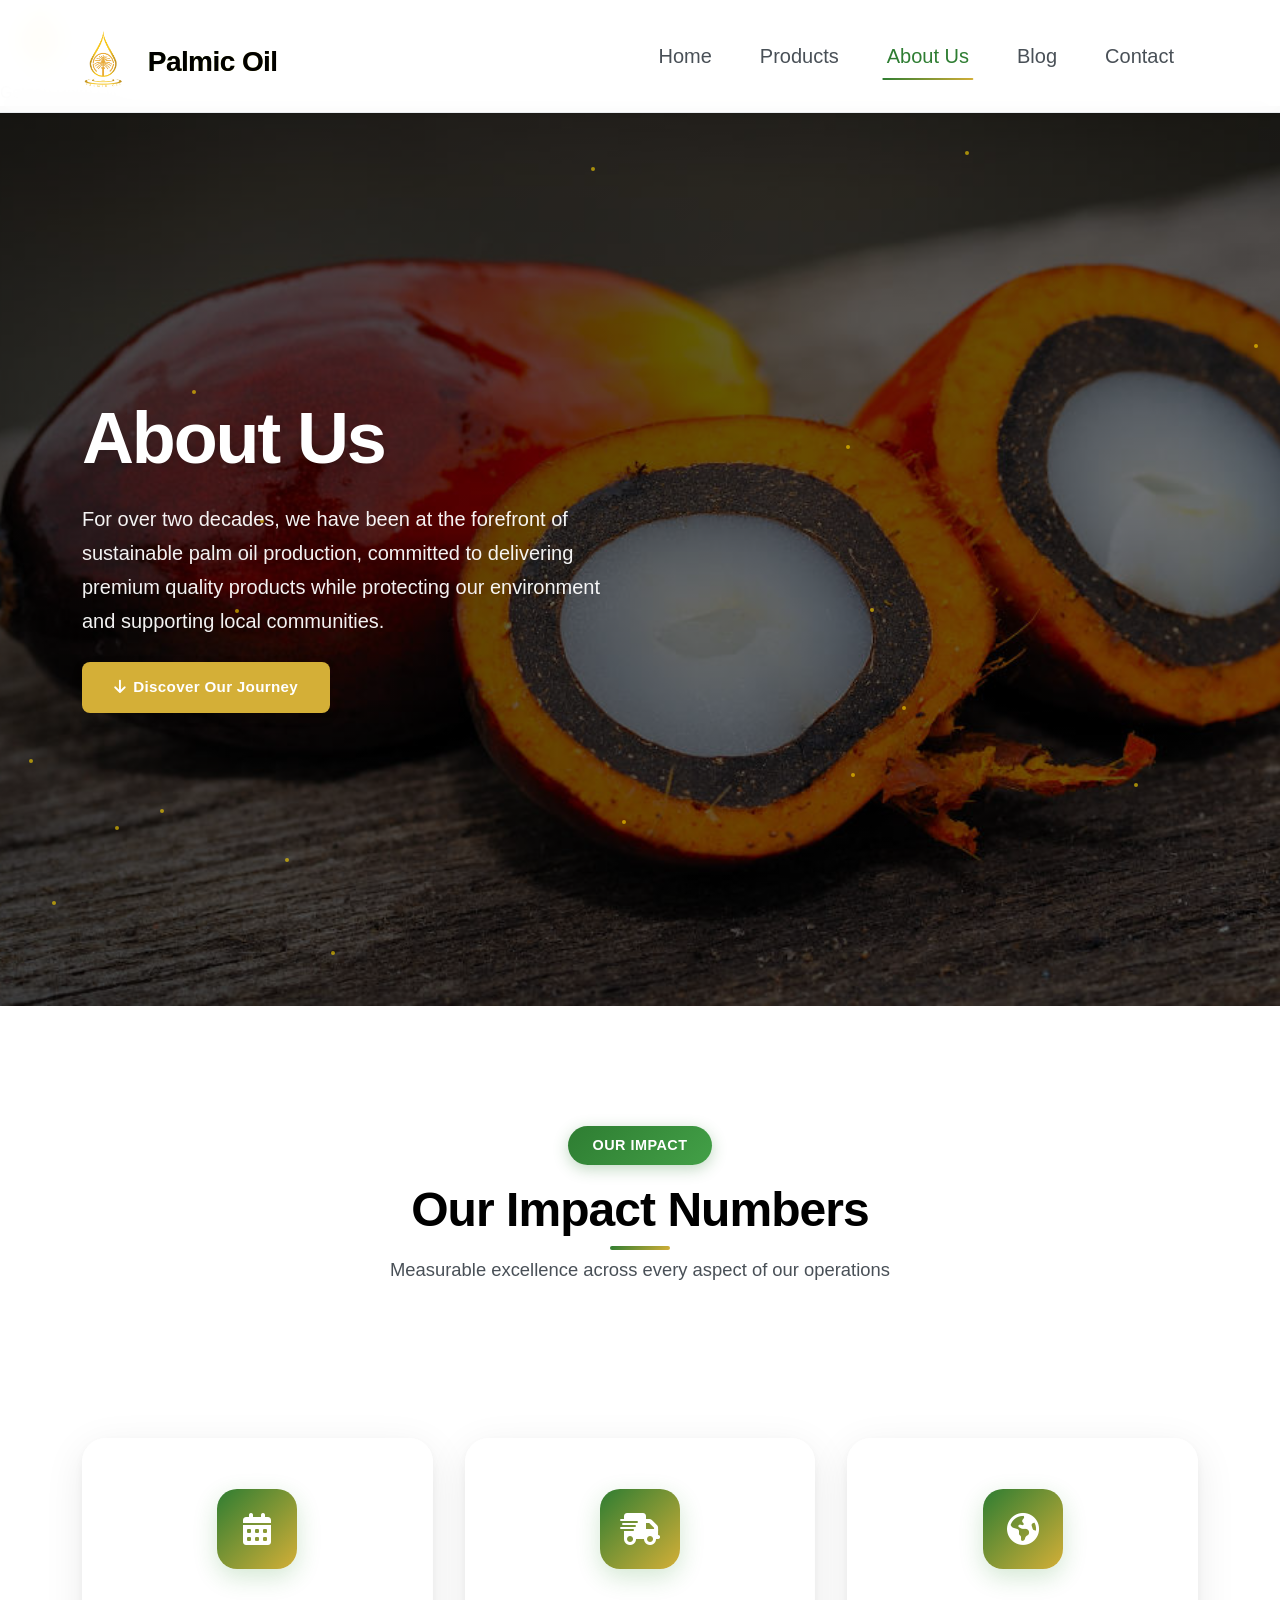
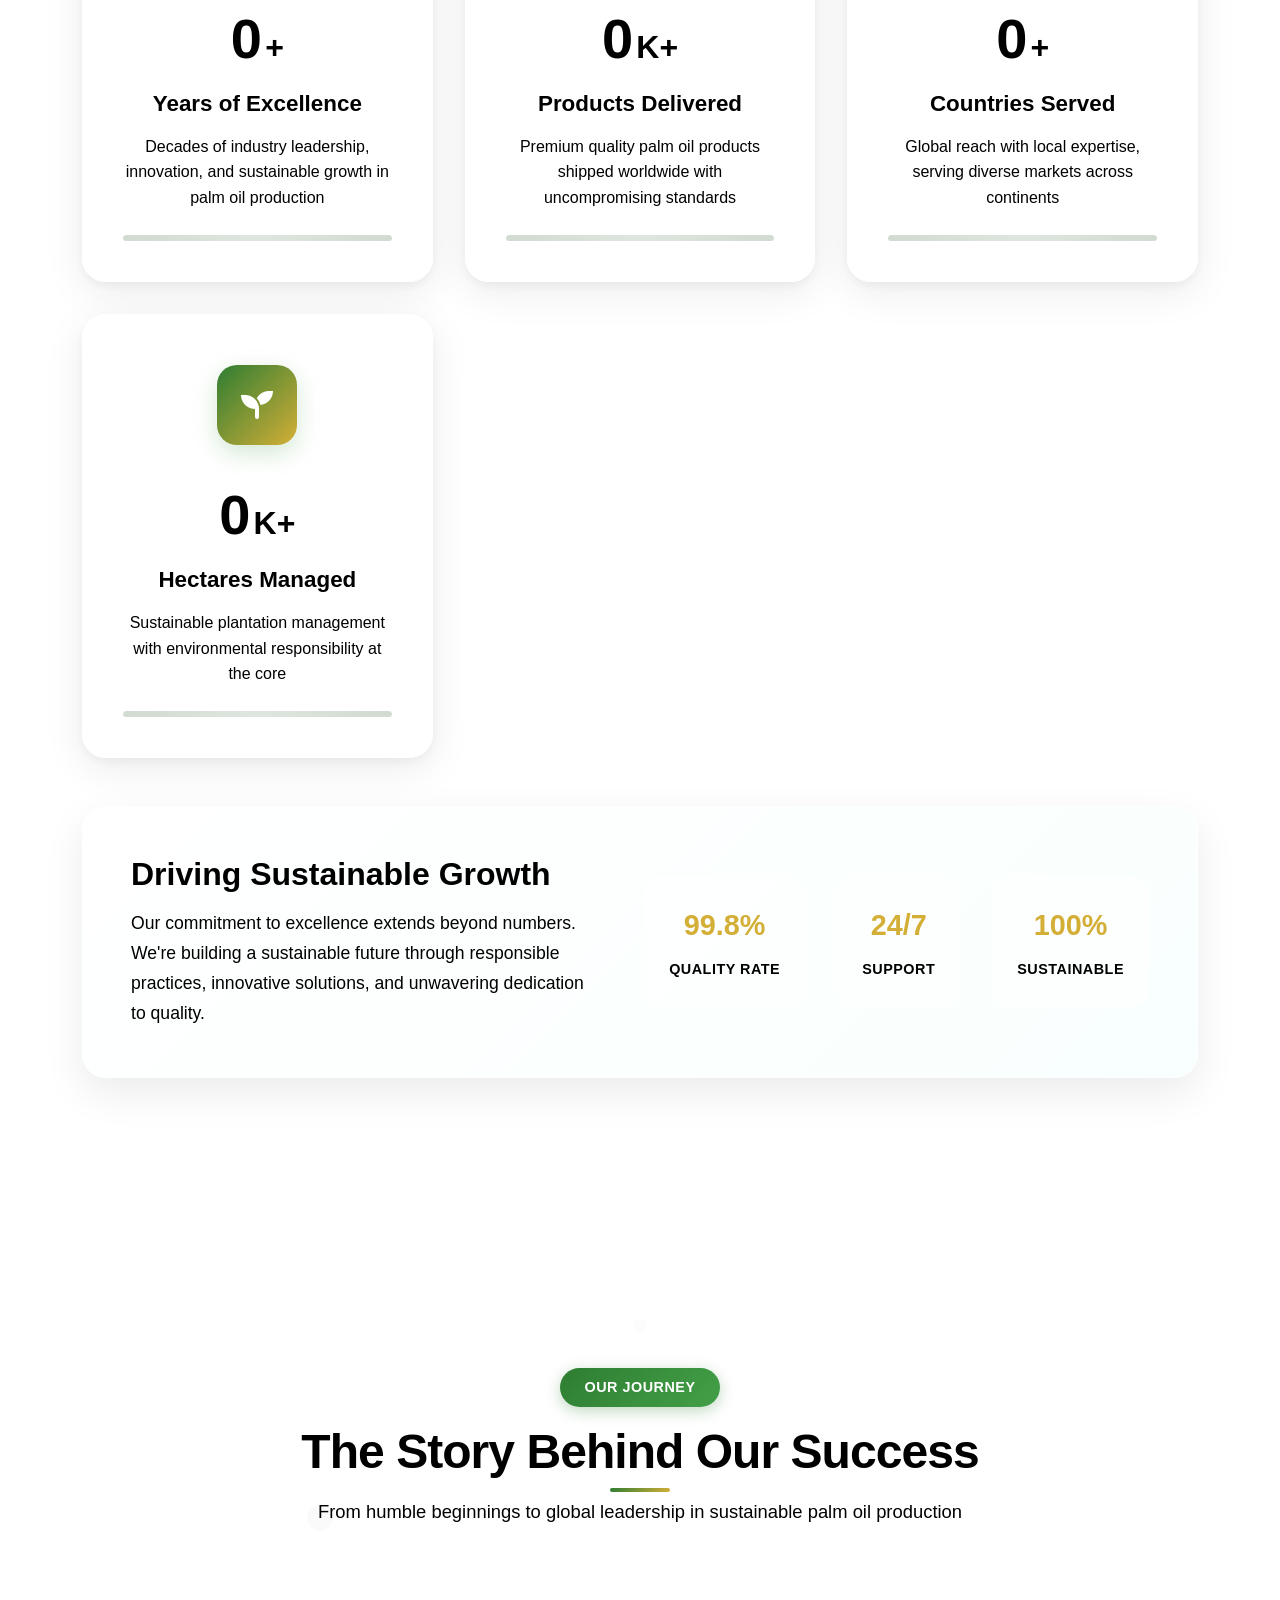
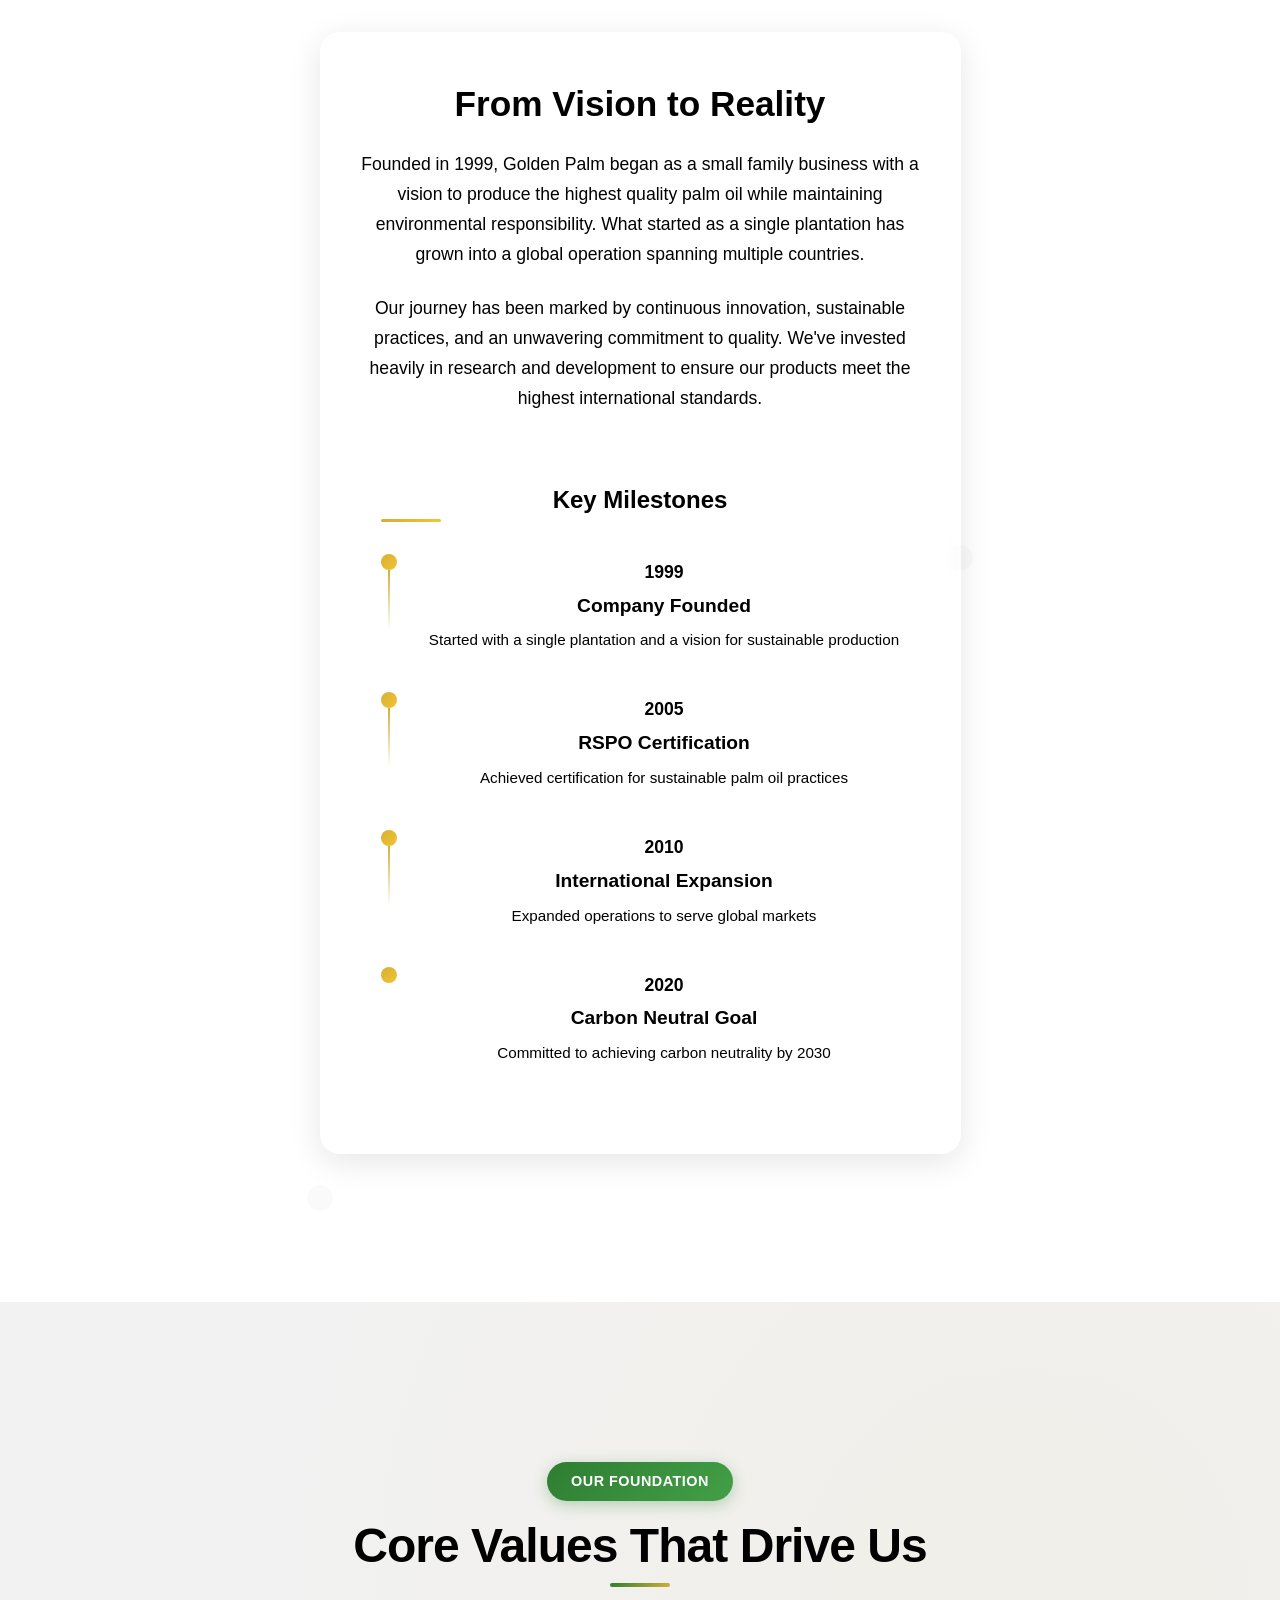
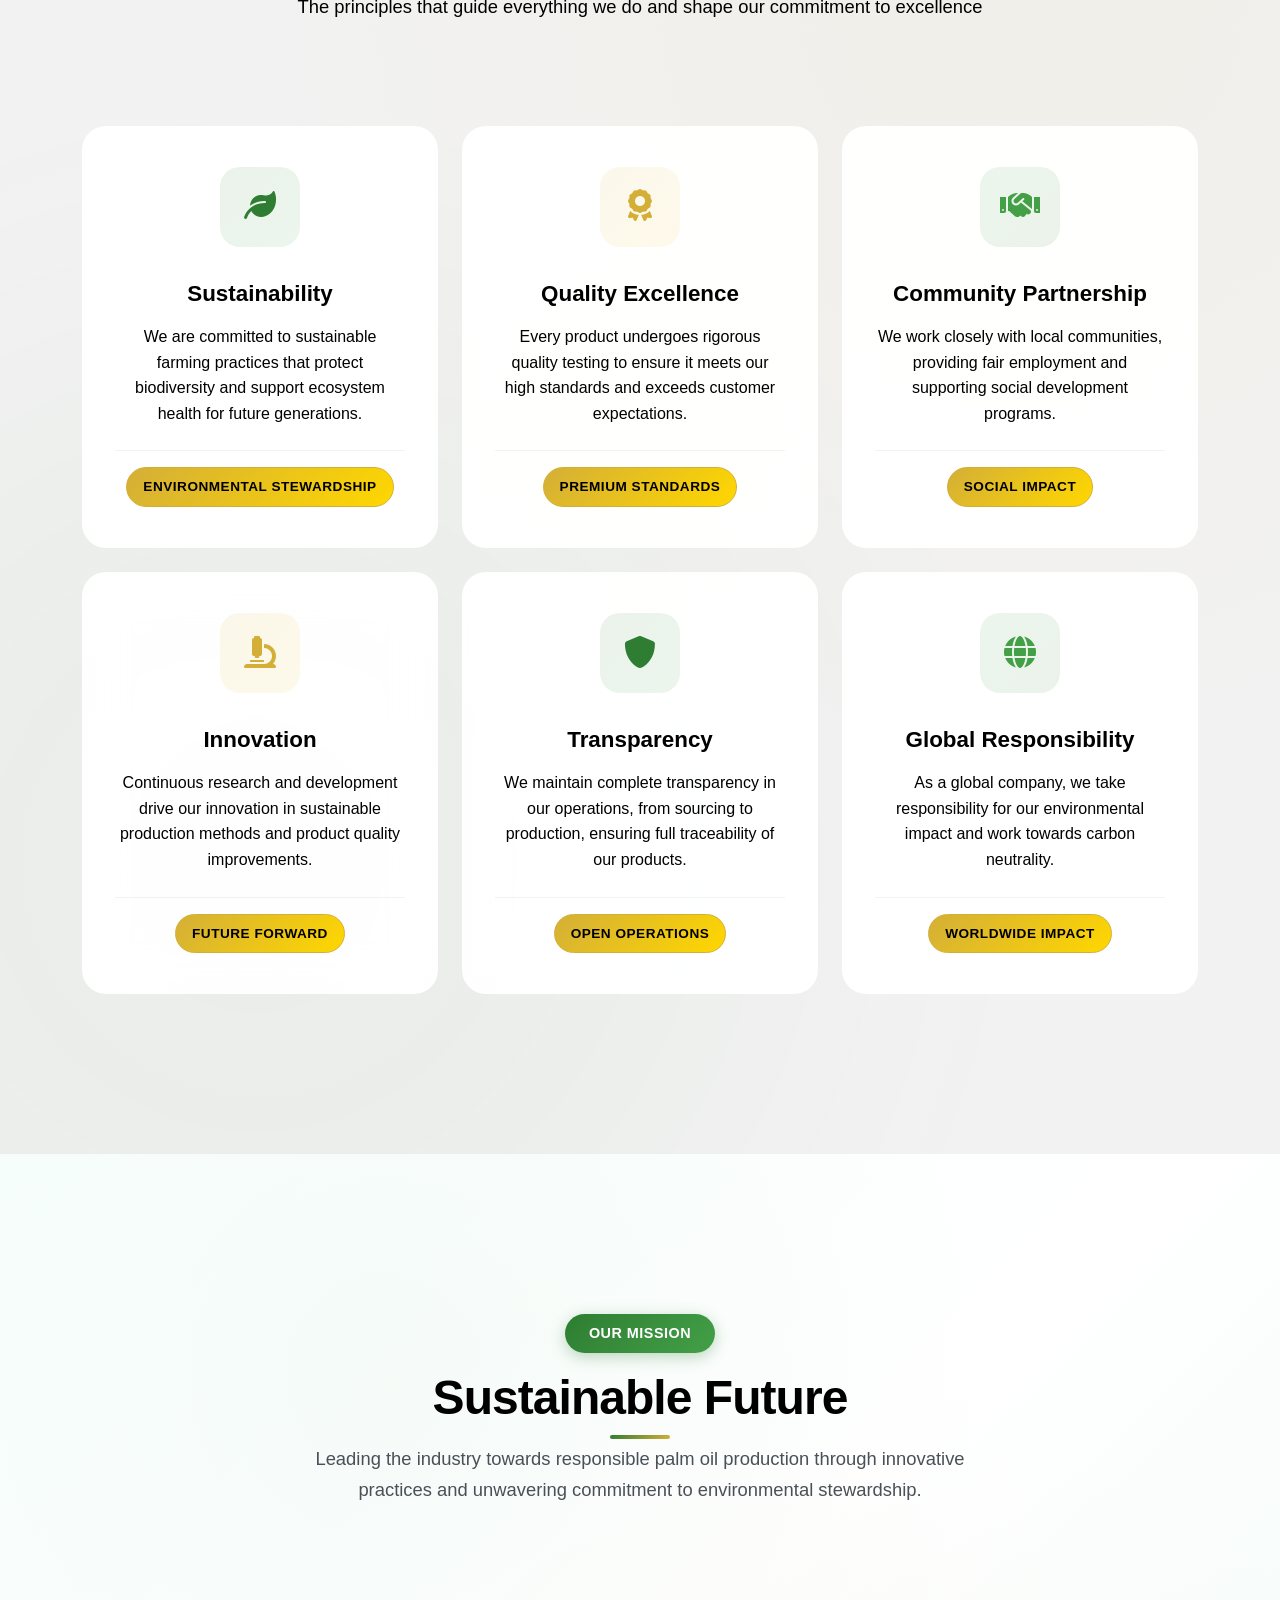
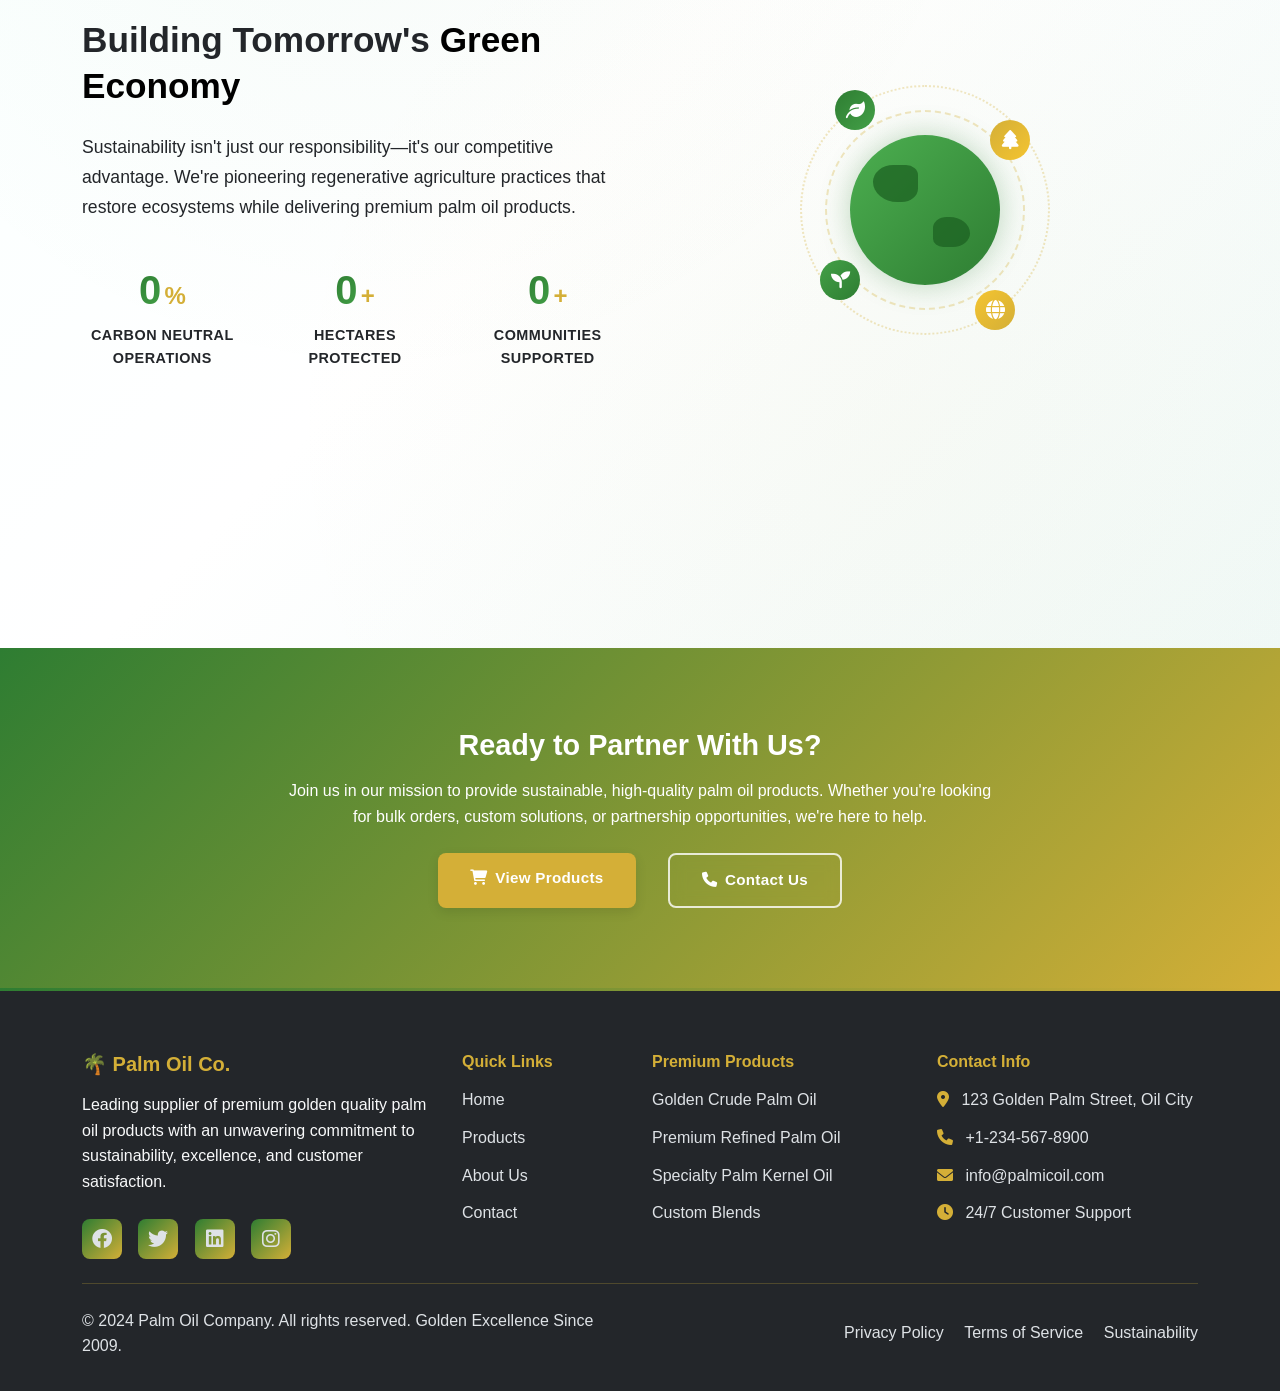
==== commit 354014ee: "new" ====
--- a/about.html
+++ b/about.html
@@ -47,13 +47,13 @@
                         <a class="nav-link" href="products.php">Products</a>
                     </li>
                     <li class="nav-item">
-                        <a class="nav-link active" href="about.html">About Us</a>
+                        <a class="nav-link active" href="about.php">About Us</a>
                     </li>
                     <li class="nav-item">
                         <a class="nav-link" href="blogs.php">Blog</a>
                     </li>
                     <li class="nav-item">
-                        <a class="nav-link" href="contact.html">Contact</a>
+                        <a class="nav-link" href="contact.php">Contact</a>
                     </li>
                 </ul>
             </div>
@@ -69,7 +69,7 @@
                 <div class="col-lg-6 scroll-animate animate-fade-right">
                     <div class="hero-content">
                         <h1 class="hero-title display-3 fw-bold mb-4">
-                            About <span class="text-gradient">Golden Palm Oil Company</span>
+                            About <span class="text-gradient">Us</span>
                         </h1>
                         <p class="hero-subtitle lead mb-4">
                             For over two decades, we have been at the forefront of sustainable palm oil production, 
@@ -554,7 +554,7 @@
                         <a href="products.php" class="btn btn-primary btn-lg me-3">
                             <i class="fas fa-shopping-cart me-2"></i>View Products
                         </a>
-                        <a href="contact.html" class="btn btn-outline-light btn-lg">
+                    <a href="contact.php" class="btn btn-outline-light btn-lg">
                             <i class="fas fa-phone me-2"></i>Contact Us
                         </a>
                     </div>
@@ -582,8 +582,8 @@
                     <ul class="list-unstyled">
                         <li><a href="index.html">Home</a></li>
                         <li><a href="products.php">Products</a></li>
-                        <li><a href="about.html">About Us</a></li>
-                        <li><a href="contact.html">Contact</a></li>
+                    <li><a href="about.php">About Us</a></li>
+                    <li><a href="contact.php">Contact</a></li>
                     </ul>
                 </div>
                 <div class="col-lg-3">
--- a/style.css
+++ b/style.css
@@ -260,6 +260,11 @@
     z-index: 1;
 }
 
+/* Homepage specific hero overlay override */
+.home-hero::before {
+    background: linear-gradient(135deg, rgba(0, 0, 0, 0.6) 0%, rgba(0, 0, 0, 0.6) 100%);
+}
+
 /* Modern Navigation Dots */
 .slideshow-nav {
     position: absolute;
@@ -377,7 +382,7 @@
     left: 0;
     width: 100%;
     height: 100%;
-    background: linear-gradient(135deg, rgba(46, 125, 50, 0.85) 0%, rgba(212, 175, 55, 0.75) 100%);
+    background: linear-gradient(135deg, rgba(0, 0, 0, 0.6) 0%, rgba(0, 0, 0, 0.6) 100%);
     z-index: 1;
 }
 
